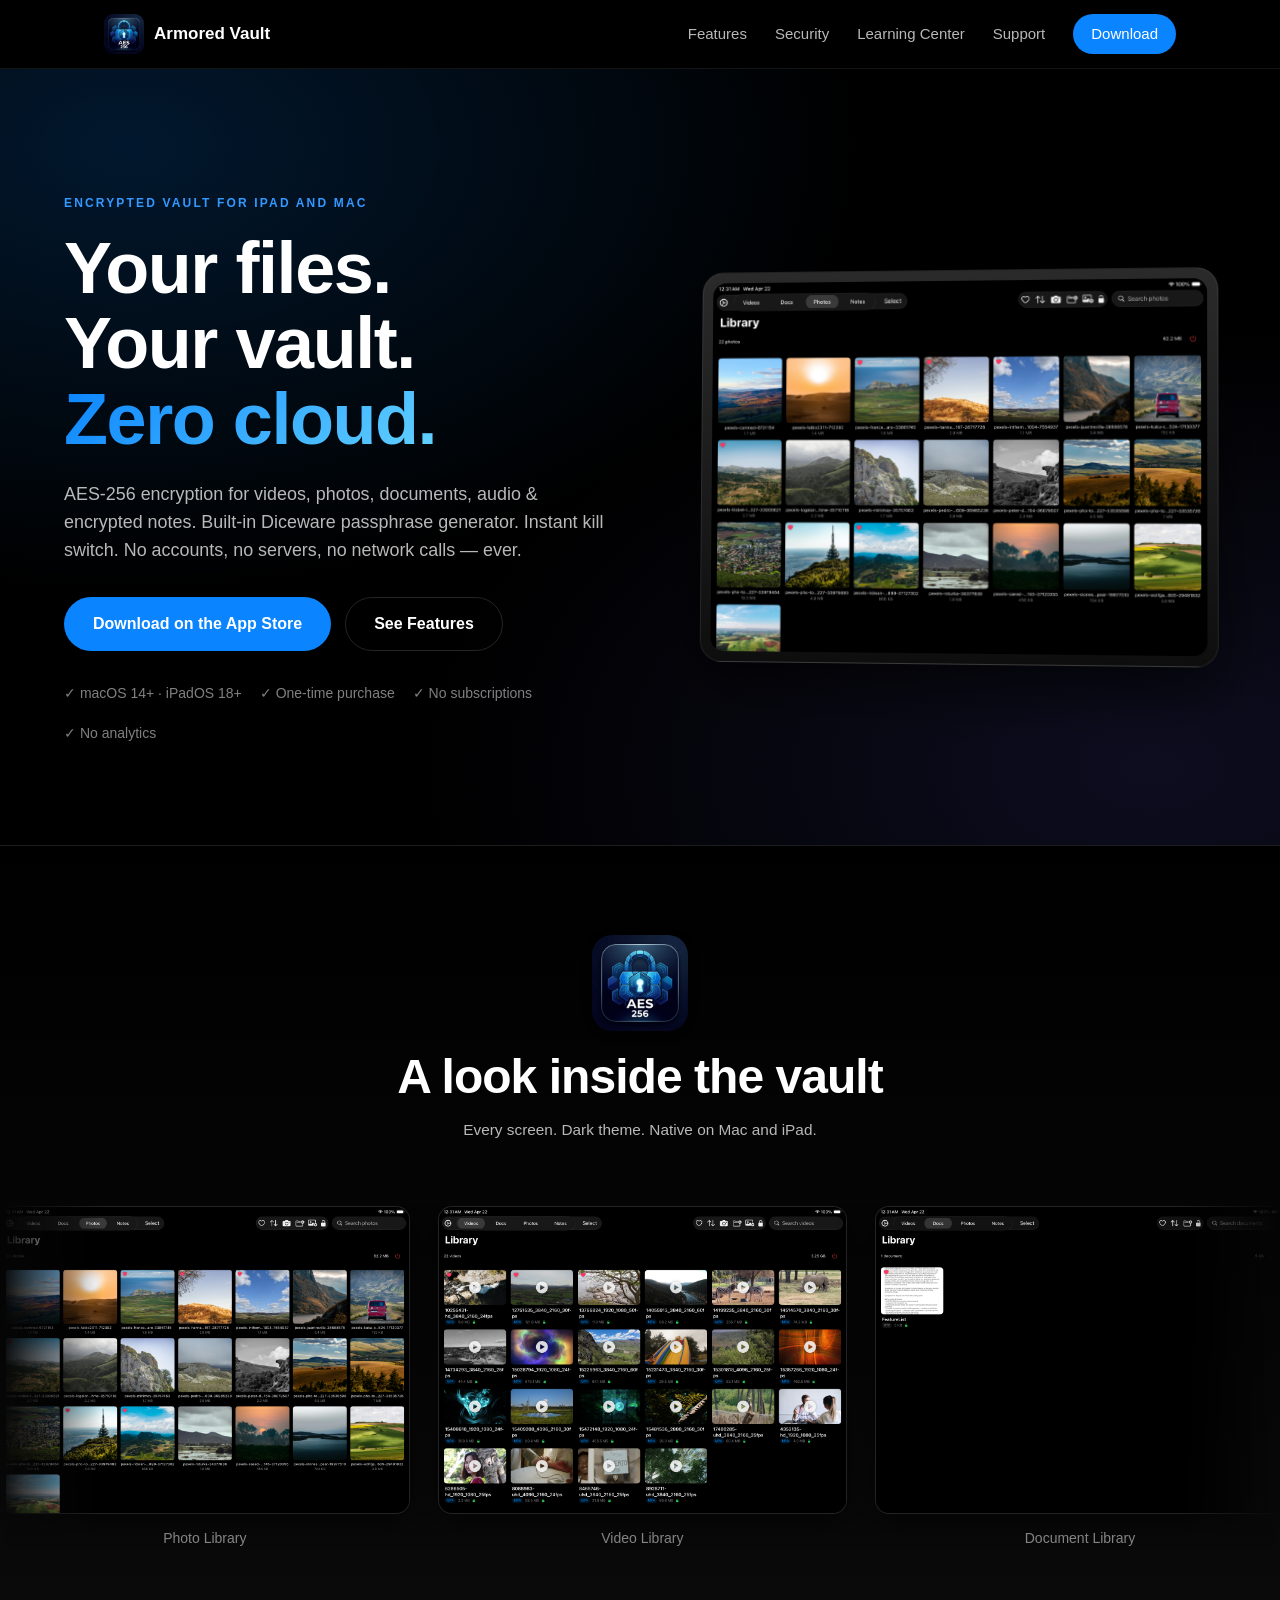
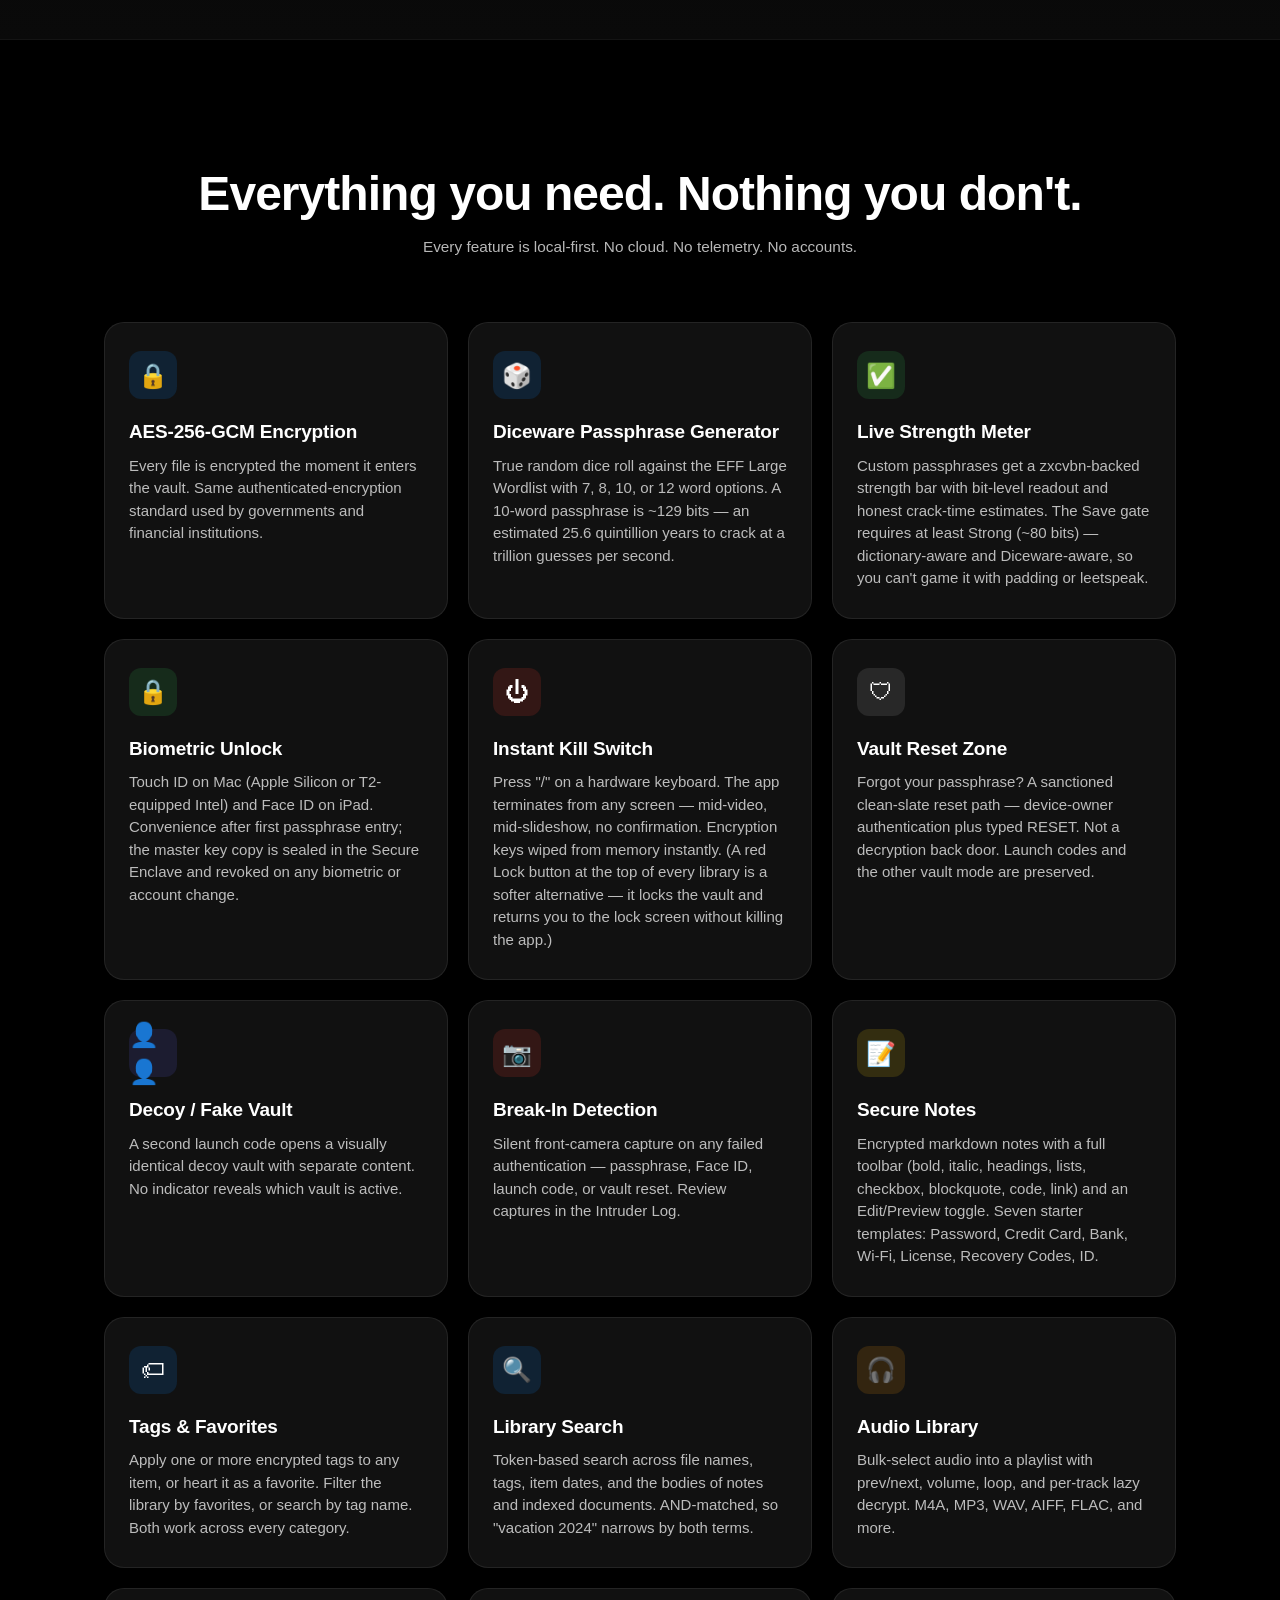
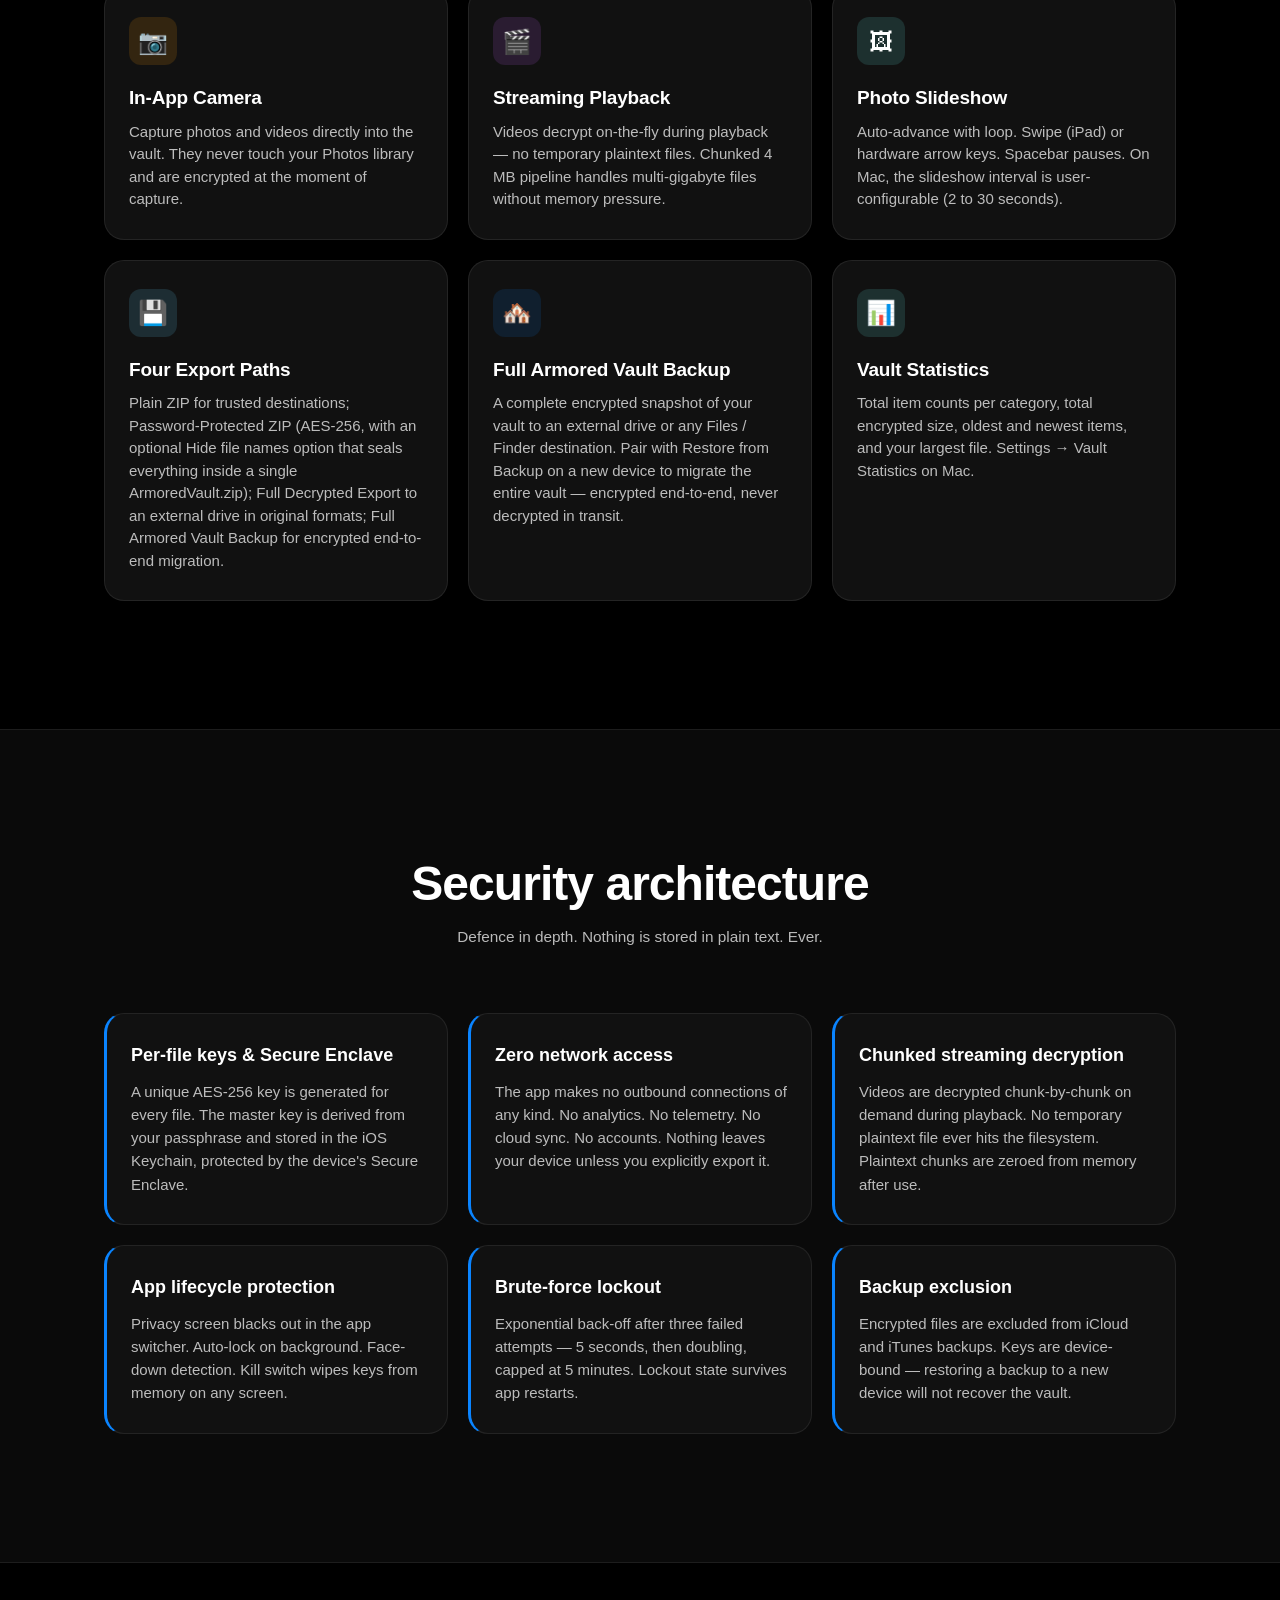
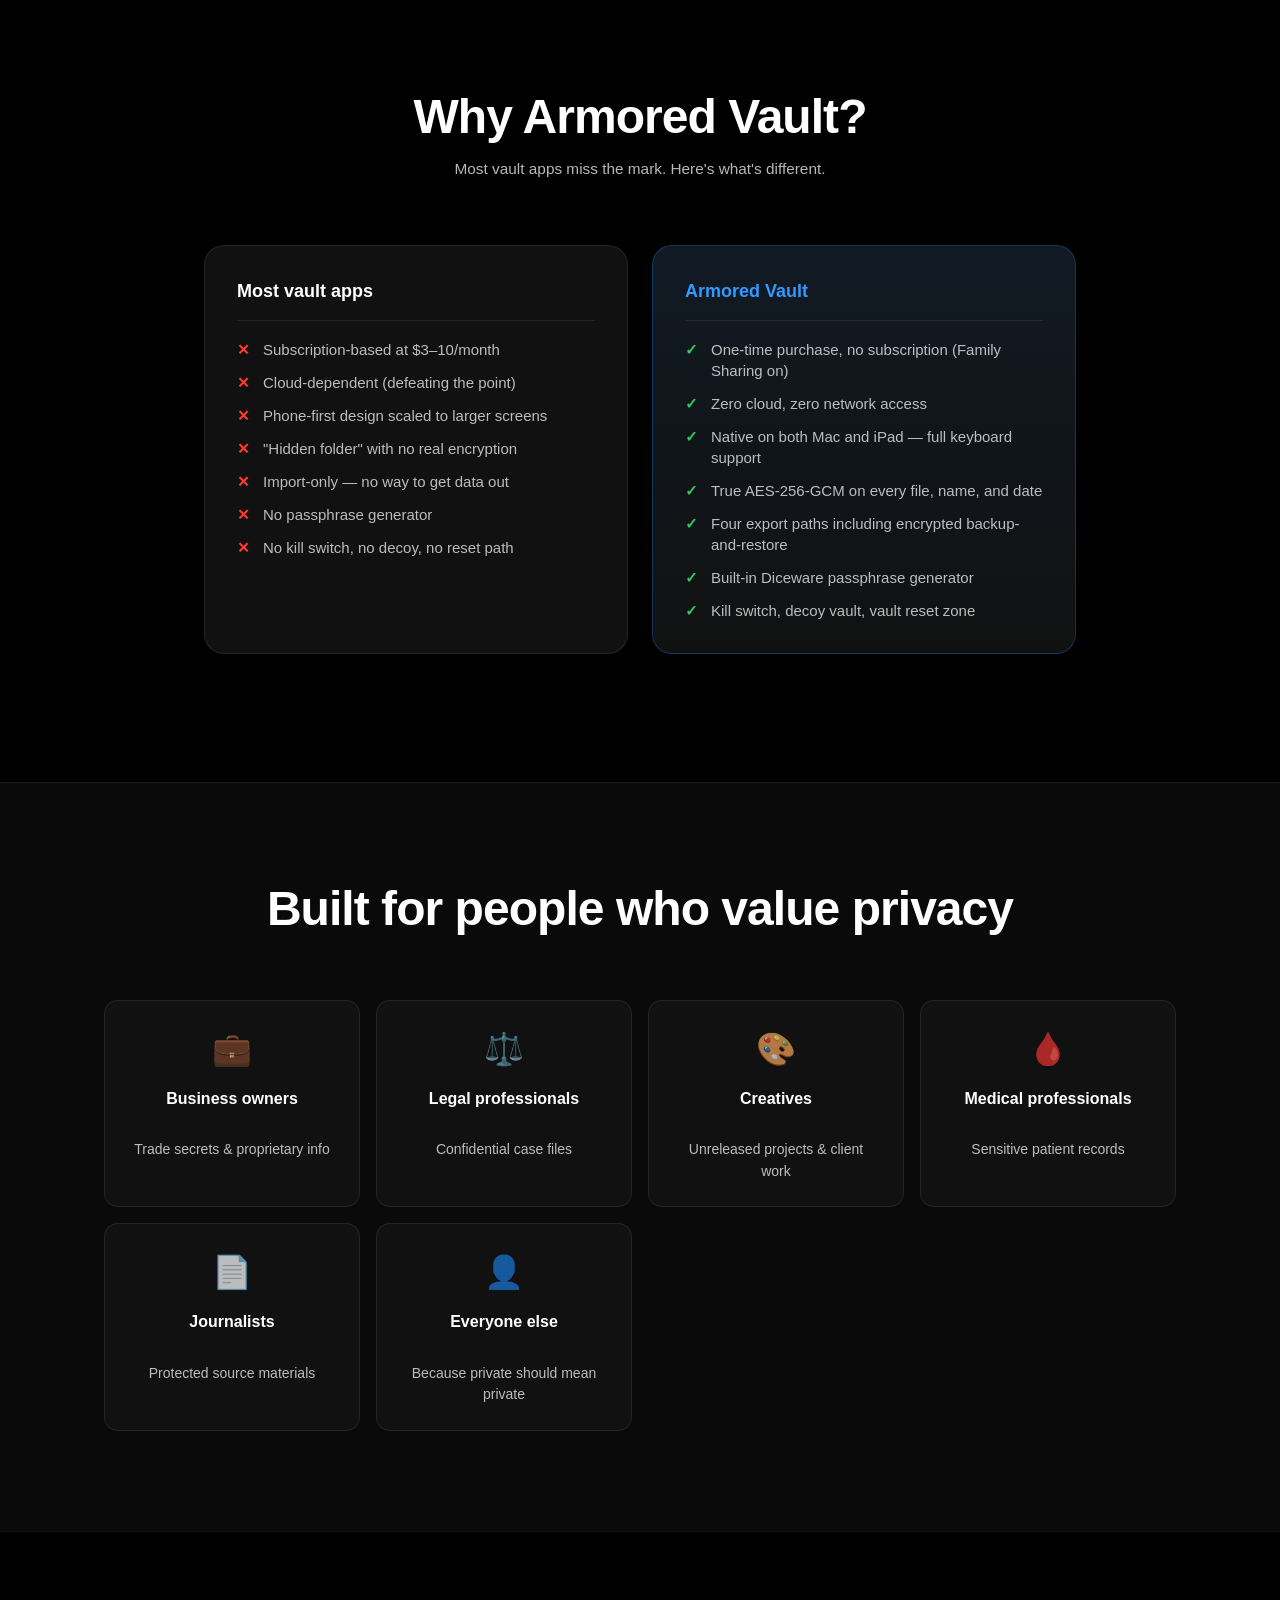
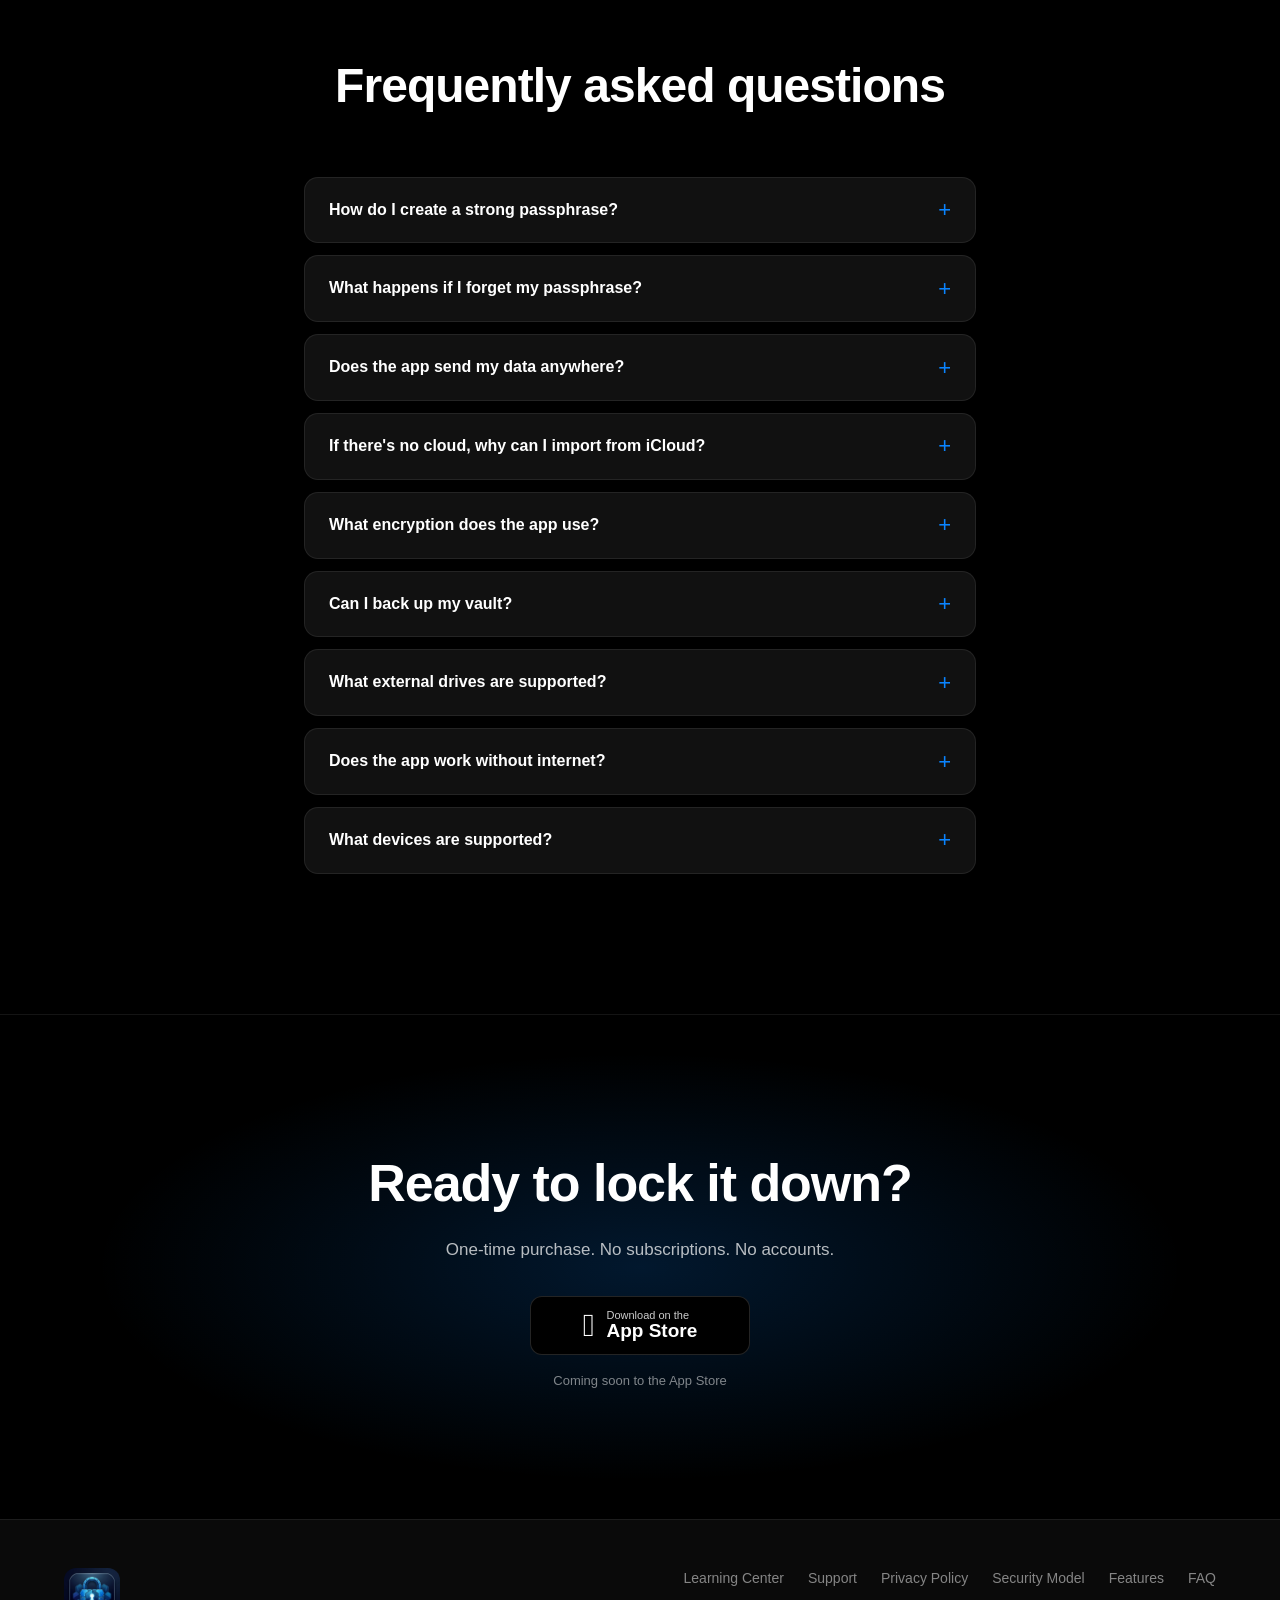
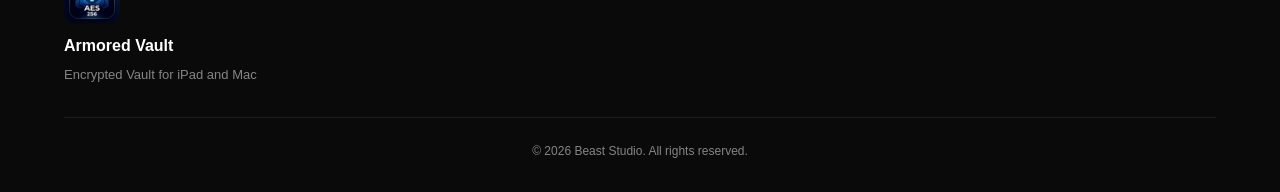
==== index.html @ 7dd239fc "index.html: Kill Switch card no longer claims an in-app "red power icon" The iPad app's red icons ar" ====
<!DOCTYPE html>
<html lang="en">
<head>
    <meta charset="UTF-8">
    <meta name="viewport" content="width=device-width, initial-scale=1.0">
    <title>Armored Vault — Encrypted Vault for iPad and Mac</title>
    <meta name="description" content="Armored Vault turns your iPad or Mac into a hardened vault for videos, photos, documents, audio, and encrypted markdown notes. AES-256 encryption, Diceware passphrase generator, instant kill switch, zero cloud.">
    <link rel="icon" type="image/png" href="assets/app-icon.png">
    <link rel="apple-touch-icon" href="assets/app-icon.png">
    <link rel="stylesheet" href="style.css?v=20260426e">
</head>
<body>

<!-- ═══════════════════ NAV ═══════════════════ -->
<header class="nav">
    <div class="nav-inner">
        <a href="#top" class="nav-brand">
            <img class="nav-icon" src="assets/app-icon.png" alt="">
            <span>Armored Vault</span>
        </a>
        <button class="nav-toggle" aria-label="Toggle menu" aria-expanded="false">
            <span></span><span></span><span></span>
        </button>
        <nav class="nav-links">
            <a href="#features">Features</a>
            <a href="#security">Security</a>
            <a href="learning-center.html">Learning Center</a>
            <a href="support.html">Support</a>
            <a href="#download" class="nav-cta">Download</a>
        </nav>
    </div>
</header>

<!-- ═══════════════════ HERO ═══════════════════ -->
<section class="hero" id="top">
    <div class="hero-inner">
        <div class="hero-copy">
            <span class="eyebrow">ENCRYPTED VAULT FOR iPAD AND MAC</span>
            <h1>Your files.<br>Your vault.<br><span class="accent">Zero cloud.</span></h1>
            <p class="hero-sub">AES-256 encryption for videos, photos, documents, audio &amp; encrypted notes. Built-in Diceware passphrase generator. Instant kill switch. No accounts, no servers, no network calls — ever.</p>
            <div class="hero-ctas">
                <a href="#download" class="btn btn-primary">Download on the App Store</a>
                <a href="#features" class="btn btn-ghost">See Features</a>
            </div>
            <ul class="hero-badges">
                <li>&#10003; macOS 14+ &middot; iPadOS 18+</li>
                <li>&#10003; One-time purchase</li>
                <li>&#10003; No subscriptions</li>
                <li>&#10003; No analytics</li>
            </ul>
        </div>
        <div class="hero-device">
            <div class="device-frame">
                <img src="Website Images/Photo Library.PNG" alt="Armored Vault photo library on iPad">
            </div>
        </div>
    </div>
</section>

<!-- ═══════════════════ SCROLLING SCREENSHOTS MARQUEE ═══════════════════ -->
<section class="marquee-section">
    <div class="section-head">
        <img src="assets/app-icon.png" alt="Armored Vault" class="brand-mark">
        <h2>A look inside the vault</h2>
        <p>Every screen. Dark theme. Native on Mac and iPad.</p>
    </div>
    <div class="marquee">
        <div class="marquee-track">
            <!-- Track 1 -->
            <figure class="shot">
                <img src="Website Images/Photo Library.PNG" alt="Photo Library">
                <figcaption>Photo Library</figcaption>
            </figure>
            <figure class="shot">
                <img src="Website Images/Video Library.PNG" alt="Video Library">
                <figcaption>Video Library</figcaption>
            </figure>
            <figure class="shot">
                <img src="Website Images/Documents Library.PNG" alt="Document Library">
                <figcaption>Document Library</figcaption>
            </figure>
            <figure class="shot">
                <img src="Website Images/Notes Library.PNG" alt="Secure Notes">
                <figcaption>Secure Notes</figcaption>
            </figure>
            <figure class="shot">
                <img src="Website Images/Generate Passphrase.PNG" alt="Generate Passphrase">
                <figcaption>Generate Passphrase</figcaption>
            </figure>
            <figure class="shot">
                <img src="Website Images/Generate Passphrase 2.PNG" alt="Diceware passphrase revealed">
                <figcaption>Diceware &mdash; 129 bits</figcaption>
            </figure>
            <figure class="shot">
                <img src="Website Images/Vault Reset.PNG" alt="Vault Reset Zone">
                <figcaption>Vault Reset Zone</figcaption>
            </figure>
            <figure class="shot">
                <img src="Website Images/Test Passphrase.PNG" alt="Test a Passphrase">
                <figcaption>Test a Passphrase</figcaption>
            </figure>
            <figure class="shot">
                <img src="Website Images/Feature Guide 1.PNG" alt="Feature Guide">
                <figcaption>Feature Guide</figcaption>
            </figure>
            <figure class="shot">
                <img src="Website Images/Full Backup.PNG" alt="Full Backup to external drive">
                <figcaption>Full Backup &mdash; External Drive</figcaption>
            </figure>
            <figure class="shot">
                <img src="Website Images/Settings.PNG" alt="Settings overview">
                <figcaption>Settings</figcaption>
            </figure>
            <figure class="shot">
                <img src="Website Images/Settings 2.PNG" alt="Settings — Logs &amp; Export">
                <figcaption>Logs &amp; Export</figcaption>
            </figure>
            <!-- Track 2 — duplicate for seamless loop (aria-hidden so screen readers don't repeat) -->
            <figure class="shot" aria-hidden="true">
                <img src="Website Images/Photo Library.PNG" alt="">
                <figcaption>Photo Library</figcaption>
            </figure>
            <figure class="shot" aria-hidden="true">
                <img src="Website Images/Video Library.PNG" alt="">
                <figcaption>Video Library</figcaption>
            </figure>
            <figure class="shot" aria-hidden="true">
                <img src="Website Images/Documents Library.PNG" alt="">
                <figcaption>Document Library</figcaption>
            </figure>
            <figure class="shot" aria-hidden="true">
                <img src="Website Images/Notes Library.PNG" alt="">
                <figcaption>Secure Notes</figcaption>
            </figure>
            <figure class="shot" aria-hidden="true">
                <img src="Website Images/Generate Passphrase.PNG" alt="">
                <figcaption>Generate Passphrase</figcaption>
            </figure>
            <figure class="shot" aria-hidden="true">
                <img src="Website Images/Generate Passphrase 2.PNG" alt="">
                <figcaption>Diceware &mdash; 129 bits</figcaption>
            </figure>
            <figure class="shot" aria-hidden="true">
                <img src="Website Images/Vault Reset.PNG" alt="">
                <figcaption>Vault Reset Zone</figcaption>
            </figure>
            <figure class="shot" aria-hidden="true">
                <img src="Website Images/Test Passphrase.PNG" alt="">
                <figcaption>Test a Passphrase</figcaption>
            </figure>
            <figure class="shot" aria-hidden="true">
                <img src="Website Images/Feature Guide 1.PNG" alt="">
                <figcaption>Feature Guide</figcaption>
            </figure>
            <figure class="shot" aria-hidden="true">
                <img src="Website Images/Full Backup.PNG" alt="">
                <figcaption>Full Backup &mdash; External Drive</figcaption>
            </figure>
            <figure class="shot" aria-hidden="true">
                <img src="Website Images/Settings.PNG" alt="">
                <figcaption>Settings</figcaption>
            </figure>
            <figure class="shot" aria-hidden="true">
                <img src="Website Images/Settings 2.PNG" alt="">
                <figcaption>Logs &amp; Export</figcaption>
            </figure>
        </div>
    </div>
</section>

<!-- ═══════════════════ FEATURES ═══════════════════ -->
<section class="features" id="features">
    <div class="section-head">
        <h2>Everything you need. Nothing you don't.</h2>
        <p>Every feature is local-first. No cloud. No telemetry. No accounts.</p>
    </div>

    <div class="feature-grid">
        <article class="feature">
            <div class="feature-icon blue">&#128274;</div>
            <h3>AES-256-GCM Encryption</h3>
            <p>Every file is encrypted the moment it enters the vault. Same authenticated-encryption standard used by governments and financial institutions.</p>
        </article>

        <article class="feature">
            <div class="feature-icon blue">&#127922;</div>
            <h3>Diceware Passphrase Generator</h3>
            <p>True random dice roll against the EFF Large Wordlist with 7, 8, 10, or 12 word options. A 10-word passphrase is ~129 bits — an estimated 25.6 quintillion years to crack at a trillion guesses per second.</p>
        </article>

        <article class="feature">
            <div class="feature-icon green">&#9989;</div>
            <h3>Live Strength Meter</h3>
            <p>Custom passphrases get a zxcvbn-backed strength bar with bit-level readout and honest crack-time estimates. The Save gate requires at least Strong (~80 bits) — dictionary-aware and Diceware-aware, so you can't game it with padding or leetspeak.</p>
        </article>

        <article class="feature">
            <div class="feature-icon green">&#128274;</div>
            <h3>Biometric Unlock</h3>
            <p>Touch ID on Mac (Apple Silicon or T2-equipped Intel) and Face ID on iPad. Convenience after first passphrase entry; the master key copy is sealed in the Secure Enclave and revoked on any biometric or account change.</p>
        </article>

        <article class="feature">
            <div class="feature-icon red">&#9211;</div>
            <h3>Instant Kill Switch</h3>
            <p>Press "/" on a hardware keyboard. The app terminates from any screen — mid-video, mid-slideshow, no confirmation. Encryption keys wiped from memory instantly. (A red Lock button at the top of every library is a softer alternative — it locks the vault and returns you to the lock screen without killing the app.)</p>
        </article>

        <article class="feature">
            <div class="feature-icon gray">&#128737;</div>
            <h3>Vault Reset Zone</h3>
            <p>Forgot your passphrase? A sanctioned clean-slate reset path — device-owner authentication plus typed RESET. Not a decryption back door. Launch codes and the other vault mode are preserved.</p>
        </article>

        <article class="feature">
            <div class="feature-icon indigo">&#128100;&#128100;</div>
            <h3>Decoy / Fake Vault</h3>
            <p>A second launch code opens a visually identical decoy vault with separate content. No indicator reveals which vault is active.</p>
        </article>

        <article class="feature">
            <div class="feature-icon red">&#128247;</div>
            <h3>Break-In Detection</h3>
            <p>Silent front-camera capture on any failed authentication — passphrase, Face ID, launch code, or vault reset. Review captures in the Intruder Log.</p>
        </article>

        <article class="feature">
            <div class="feature-icon yellow">&#128221;</div>
            <h3>Secure Notes</h3>
            <p>Encrypted markdown notes with a full toolbar (bold, italic, headings, lists, checkbox, blockquote, code, link) and an Edit/Preview toggle. Seven starter templates: Password, Credit Card, Bank, Wi-Fi, License, Recovery Codes, ID.</p>
        </article>

        <article class="feature">
            <div class="feature-icon blue">&#127991;</div>
            <h3>Tags &amp; Favorites</h3>
            <p>Apply one or more encrypted tags to any item, or heart it as a favorite. Filter the library by favorites, or search by tag name. Both work across every category.</p>
        </article>

        <article class="feature">
            <div class="feature-icon blue">&#128269;</div>
            <h3>Library Search</h3>
            <p>Token-based search across file names, tags, item dates, and the bodies of notes and indexed documents. AND-matched, so "vacation 2024" narrows by both terms.</p>
        </article>

        <article class="feature">
            <div class="feature-icon orange">&#127911;</div>
            <h3>Audio Library</h3>
            <p>Bulk-select audio into a playlist with prev/next, volume, loop, and per-track lazy decrypt. M4A, MP3, WAV, AIFF, FLAC, and more.</p>
        </article>

        <article class="feature">
            <div class="feature-icon orange">&#128247;</div>
            <h3>In-App Camera</h3>
            <p>Capture photos and videos directly into the vault. They never touch your Photos library and are encrypted at the moment of capture.</p>
        </article>

        <article class="feature">
            <div class="feature-icon purple">&#127916;</div>
            <h3>Streaming Playback</h3>
            <p>Videos decrypt on-the-fly during playback — no temporary plaintext files. Chunked 4 MB pipeline handles multi-gigabyte files without memory pressure.</p>
        </article>

        <article class="feature">
            <div class="feature-icon mint">&#128444;</div>
            <h3>Photo Slideshow</h3>
            <p>Auto-advance with loop. Swipe (iPad) or hardware arrow keys. Spacebar pauses. On Mac, the slideshow interval is user-configurable (2 to 30 seconds).</p>
        </article>

        <article class="feature">
            <div class="feature-icon cyan">&#128190;</div>
            <h3>Four Export Paths</h3>
            <p>Plain ZIP for trusted destinations; Password-Protected ZIP (AES-256, with an optional Hide file names option that seals everything inside a single ArmoredVault.zip); Full Decrypted Export to an external drive in original formats; Full Armored Vault Backup for encrypted end-to-end migration.</p>
        </article>

        <article class="feature">
            <div class="feature-icon teal">&#127960;&#65039;</div>
            <h3>Full Armored Vault Backup</h3>
            <p>A complete encrypted snapshot of your vault to an external drive or any Files / Finder destination. Pair with Restore from Backup on a new device to migrate the entire vault — encrypted end-to-end, never decrypted in transit.</p>
        </article>

        <article class="feature">
            <div class="feature-icon mint">&#128202;</div>
            <h3>Vault Statistics</h3>
            <p>Total item counts per category, total encrypted size, oldest and newest items, and your largest file. Settings &rarr; Vault Statistics on Mac.</p>
        </article>
    </div>
</section>

<!-- ═══════════════════ SECURITY ═══════════════════ -->
<section class="security" id="security">
    <div class="section-head">
        <h2>Security architecture</h2>
        <p>Defence in depth. Nothing is stored in plain text. Ever.</p>
    </div>

    <div class="sec-grid">
        <div class="sec-card">
            <h4>Per-file keys &amp; Secure Enclave</h4>
            <p>A unique AES-256 key is generated for every file. The master key is derived from your passphrase and stored in the iOS Keychain, protected by the device's Secure Enclave.</p>
        </div>
        <div class="sec-card">
            <h4>Zero network access</h4>
            <p>The app makes no outbound connections of any kind. No analytics. No telemetry. No cloud sync. No accounts. Nothing leaves your device unless you explicitly export it.</p>
        </div>
        <div class="sec-card">
            <h4>Chunked streaming decryption</h4>
            <p>Videos are decrypted chunk-by-chunk on demand during playback. No temporary plaintext file ever hits the filesystem. Plaintext chunks are zeroed from memory after use.</p>
        </div>
        <div class="sec-card">
            <h4>App lifecycle protection</h4>
            <p>Privacy screen blacks out in the app switcher. Auto-lock on background. Face-down detection. Kill switch wipes keys from memory on any screen.</p>
        </div>
        <div class="sec-card">
            <h4>Brute-force lockout</h4>
            <p>Exponential back-off after three failed attempts — 5 seconds, then doubling, capped at 5 minutes. Lockout state survives app restarts.</p>
        </div>
        <div class="sec-card">
            <h4>Backup exclusion</h4>
            <p>Encrypted files are excluded from iCloud and iTunes backups. Keys are device-bound — restoring a backup to a new device will not recover the vault.</p>
        </div>
    </div>
</section>

<!-- ═══════════════════ DIFFERENTIATORS ═══════════════════ -->
<section class="differentiators">
    <div class="section-head">
        <h2>Why Armored Vault?</h2>
        <p>Most vault apps miss the mark. Here's what's different.</p>
    </div>

    <div class="diff-grid">
        <div class="diff-col">
            <h4>Most vault apps</h4>
            <ul class="diff-list cons">
                <li>Subscription-based at $3–10/month</li>
                <li>Cloud-dependent (defeating the point)</li>
                <li>Phone-first design scaled to larger screens</li>
                <li>"Hidden folder" with no real encryption</li>
                <li>Import-only — no way to get data out</li>
                <li>No passphrase generator</li>
                <li>No kill switch, no decoy, no reset path</li>
            </ul>
        </div>
        <div class="diff-col pros-col">
            <h4>Armored Vault</h4>
            <ul class="diff-list pros">
                <li>One-time purchase, no subscription (Family Sharing on)</li>
                <li>Zero cloud, zero network access</li>
                <li>Native on both Mac and iPad — full keyboard support</li>
                <li>True AES-256-GCM on every file, name, and date</li>
                <li>Four export paths including encrypted backup-and-restore</li>
                <li>Built-in Diceware passphrase generator</li>
                <li>Kill switch, decoy vault, vault reset zone</li>
            </ul>
        </div>
    </div>
</section>

<!-- ═══════════════════ AUDIENCE ═══════════════════ -->
<section class="audience">
    <div class="section-head">
        <h2>Built for people who value privacy</h2>
    </div>
    <div class="persona-grid">
        <div class="persona"><span>&#128188;</span><strong>Business owners</strong><br>Trade secrets &amp; proprietary info</div>
        <div class="persona"><span>&#9878;&#65039;</span><strong>Legal professionals</strong><br>Confidential case files</div>
        <div class="persona"><span>&#127912;</span><strong>Creatives</strong><br>Unreleased projects &amp; client work</div>
        <div class="persona"><span>&#129656;</span><strong>Medical professionals</strong><br>Sensitive patient records</div>
        <div class="persona"><span>&#128196;</span><strong>Journalists</strong><br>Protected source materials</div>
        <div class="persona"><span>&#128100;</span><strong>Everyone else</strong><br>Because private should mean private</div>
    </div>
</section>

<!-- ═══════════════════ FAQ ═══════════════════ -->
<section class="faq" id="faq">
    <div class="section-head">
        <h2>Frequently asked questions</h2>
    </div>

    <div class="faq-list">
        <details>
            <summary>How do I create a strong passphrase?</summary>
            <p>Use the built-in Generate Passphrase tool in Settings. It rolls true random dice against the EFF Large Wordlist to build a Diceware passphrase of 7, 8, 10, or 12 words. A 10-word passphrase is ~129 bits — roughly 25.6 quintillion years to crack at a trillion guesses per second. You can also enter your own passphrase; a live strength meter rates it on the spot and the Save gate requires at least Strong (~80 bits).</p>
        </details>

        <details>
            <summary>What happens if I forget my passphrase?</summary>
            <p>AES-256 encryption cannot be reversed without your passphrase — your files cannot be decrypted by me, by Apple, or by anyone else. The app includes a <strong>Vault Reset Zone</strong>: tap "Forgot passphrase?" on the lock screen, authenticate with Face ID / Touch ID / device passcode, type RESET, and the current vault mode is wiped so you can start fresh. This is a clean-slate reset, not a decryption back door — your old encrypted files are permanently erased. Launch codes, app settings, the Intruder Log, and the other vault mode are preserved.</p>
        </details>

        <details>
            <summary>Does the app send my data anywhere?</summary>
            <p>No. Armored Vault makes zero network connections of any kind. No analytics, no telemetry, no cloud, no accounts. Nothing leaves your device unless you explicitly export it.</p>
        </details>

        <details>
            <summary>If there's no cloud, why can I import from iCloud?</summary>
            <p>Armored Vault uses iOS's native Files picker for imports, so it can pull from any source iOS exposes — On My iPad, iCloud Drive, Dropbox, Google Drive, or anything else you've connected. The import is strictly one-way: files are copied in, encrypted on arrival, and from that moment live only on this device. The app itself still makes zero network calls and has no account, no sync, and no link back to iCloud or any other provider. iCloud is a source you pull from, not a cloud the app lives in.</p>
        </details>

        <details>
            <summary>What encryption does the app use?</summary>
            <p>AES-256-GCM — the same authenticated-encryption standard used by governments and financial institutions. Files are encrypted the moment they enter the vault. The master key is stored in the iOS Keychain, protected by the device's Secure Enclave.</p>
        </details>

        <details>
            <summary>Can I back up my vault?</summary>
            <p>Yes — four ways. <strong>Full Armored Vault Backup</strong> writes an encrypted snapshot of the entire vault to an external drive or any Files / Finder destination — pair with Restore from Backup on a new device to migrate, encrypted end-to-end. <strong>Full Decrypted Export</strong> writes every file decrypted to a drive in original formats. <strong>Export to Password-Protected Zip</strong> creates an AES-256 ZIP that opens in 7-Zip / Keka / WinZip; an optional Hide file names option seals everything inside a single ArmoredVault.zip so the outer archive's index reveals nothing. <strong>Export to ZIP</strong> is a plain unencrypted archive for trusted destinations.</p>
        </details>

        <details>
            <summary>What external drives are supported?</summary>
            <p>Any USB-C external SSD. For best results, format the drive as APFS on a Mac before use. APFS supports the full Unicode filename set, recovers cleanly from interrupted writes, and outperforms FAT-family filesystems on large videos.</p>
        </details>

        <details>
            <summary>Does the app work without internet?</summary>
            <p>Yes — entirely. The app has no online dependencies. It also has no network permissions.</p>
        </details>

        <details>
            <summary>What devices are supported?</summary>
            <p>The iPad app runs on any iPad with iPadOS 18 or later. The Mac app runs on any Mac with macOS 14 or later. Mac and iPad are sold as separate App Store listings (not Universal Purchase) so each can be priced for its market; Family Sharing is enabled on both. There is no iPhone version — Armored Vault is desktop-and-tablet territory by design.</p>
        </details>
    </div>
</section>

<!-- ═══════════════════ DOWNLOAD CTA ═══════════════════ -->
<section class="download" id="download">
    <div class="download-inner">
        <h2>Ready to lock it down?</h2>
        <p>One-time purchase. No subscriptions. No accounts.</p>
        <a href="#" class="app-store-btn" aria-label="Download on the App Store (coming soon)">
            <div class="app-store-pill">
                <span class="app-store-apple">&#63743;</span>
                <span class="app-store-text">
                    <small>Download on the</small>
                    <strong>App Store</strong>
                </span>
            </div>
        </a>
        <p class="coming-soon">Coming soon to the App Store</p>
    </div>
</section>

<!-- ═══════════════════ LIGHTBOX ═══════════════════ -->
<div class="lightbox" id="lightbox" aria-hidden="true" role="dialog" aria-label="Screenshot viewer">
    <button class="lightbox-close" id="lightboxClose" aria-label="Close">&times;</button>
    <img class="lightbox-img" id="lightboxImg" alt="">
</div>

<!-- ═══════════════════ FOOTER ═══════════════════ -->
<footer class="footer">
    <div class="footer-inner">
        <div class="footer-brand">
            <img class="nav-icon" src="assets/app-icon.png" alt="">
            <strong>Armored Vault</strong>
            <p>Encrypted Vault for iPad and Mac</p>
        </div>
        <nav class="footer-links">
            <a href="learning-center.html">Learning Center</a>
            <a href="support.html">Support</a>
            <a href="privacy.html">Privacy Policy</a>
            <a href="security.html">Security Model</a>
            <a href="#features">Features</a>
            <a href="#faq">FAQ</a>
        </nav>
    </div>
    <div class="footer-legal">
        <p>&copy; 2026 Beast Studio. All rights reserved.</p>
    </div>
</footer>

<script>
    (function () {
        const lb       = document.getElementById('lightbox');
        const lbImg    = document.getElementById('lightboxImg');
        const lbClose  = document.getElementById('lightboxClose');
        const marquee  = document.querySelector('.marquee');

        function open(src, alt) {
            lbImg.src = src;
            lbImg.alt = alt || '';
            lb.classList.add('open');
            lb.setAttribute('aria-hidden', 'false');
            document.body.style.overflow = 'hidden';
        }
        function close() {
            lb.classList.remove('open');
            lb.setAttribute('aria-hidden', 'true');
            document.body.style.overflow = '';
            lbImg.src = '';
        }

        // Click any marquee shot image to open
        document.querySelectorAll('.shot img').forEach(img => {
            img.style.cursor = 'zoom-in';
            img.addEventListener('click', function (e) {
                // Skip aria-hidden duplicates — still work, just no double handling needed
                open(this.src, this.alt);
                e.stopPropagation();
            });
        });

        // Also let the hero device screenshot open
        const heroImg = document.querySelector('.device-frame img');
        if (heroImg) {
            heroImg.style.cursor = 'zoom-in';
            heroImg.addEventListener('click', () => open(heroImg.src, heroImg.alt));
        }

        // Click overlay (anywhere outside the image) OR the X to close
        lb.addEventListener('click', close);
        lbClose.addEventListener('click', function (e) { e.stopPropagation(); close(); });

        // Click the image itself also closes (so a second click closes)
        lbImg.addEventListener('click', function (e) { e.stopPropagation(); close(); });

        // Escape key closes
        document.addEventListener('keydown', function (e) {
            if (e.key === 'Escape' && lb.classList.contains('open')) close();
        });
    })();
</script>

<script src="assets/nav.js"></script>
</body>
</html>
---- style.css ----
/* ═══════════════════ RESET & TOKENS ═══════════════════ */
*, *::before, *::after { box-sizing: border-box; margin: 0; padding: 0; }

:root {
    --bg:           #000000;
    --bg-1:         #0a0a0a;
    --bg-2:         #111111;
    --bg-3:         #161616;
    --border:       rgba(255,255,255,0.08);
    --border-2:     rgba(255,255,255,0.14);
    --text:         #ffffff;
    --text-dim:     rgba(255,255,255,0.72);
    --text-muted:   rgba(255,255,255,0.5);
    --accent:       #0a84ff;
    --accent-hi:    #3498ff;
    --green:        #34c759;
    --red:          #ff3b30;
    --orange:       #ff9f0a;
    --yellow:       #ffd60a;
    --purple:       #bf5af2;
    --indigo:       #5e5ce6;
    --mint:         #63e6e2;
    --cyan:         #64d2ff;
    --gray:         #8e8e93;

    --radius-sm:    8px;
    --radius:       14px;
    --radius-lg:    20px;
    --radius-xl:    28px;

    --shadow-sm:    0 2px 8px rgba(0,0,0,0.4);
    --shadow:       0 8px 32px rgba(0,0,0,0.6);
    --shadow-lg:    0 24px 64px rgba(0,0,0,0.7);

    --font:         -apple-system, BlinkMacSystemFont, "SF Pro Display", "SF Pro Text", "Helvetica Neue", Helvetica, Arial, sans-serif;

    --max:          1200px;
    --pad:          clamp(20px, 5vw, 80px);
}

html { scroll-behavior: smooth; }

body {
    background: var(--bg);
    color: var(--text);
    font-family: var(--font);
    font-size: 17px;
    line-height: 1.55;
    -webkit-font-smoothing: antialiased;
    overflow-x: hidden;
}

a { color: var(--accent); text-decoration: none; }
a:hover { color: var(--accent-hi); }

img { display: block; max-width: 100%; height: auto; }

/* ═══════════════════ NAV ═══════════════════ */
.nav {
    position: sticky;
    top: 0;
    z-index: 100;
    background: rgba(0,0,0,0.75);
    backdrop-filter: saturate(180%) blur(20px);
    -webkit-backdrop-filter: saturate(180%) blur(20px);
    border-bottom: 1px solid var(--border);
}
.nav-inner {
    max-width: var(--max);
    margin: 0 auto;
    padding: 14px var(--pad);
    display: flex;
    align-items: center;
    justify-content: space-between;
    gap: 20px;
    position: relative;
}
.nav-brand {
    color: var(--text);
    font-weight: 700;
    font-size: 17px;
    display: flex;
    align-items: center;
    gap: 10px;
}
.nav-lock { font-size: 20px; }
.nav-icon {
    width: 40px;
    height: 40px;
    border-radius: 9px;
    display: block;
}
.footer-brand .nav-icon {
    width: 56px;
    height: 56px;
    border-radius: 12px;
    margin-bottom: 8px;
}
.brand-mark {
    width: clamp(72px, 10vw, 96px);
    height: clamp(72px, 10vw, 96px);
    border-radius: 20px;
    box-shadow: var(--shadow-sm);
    margin: 0 auto 20px;
    display: block;
}
.nav-links {
    display: flex;
    align-items: center;
    gap: 28px;
}
.nav-links a {
    color: var(--text-dim);
    font-size: 15px;
    font-weight: 500;
}
.nav-links a:hover { color: var(--text); }
.nav-cta {
    background: var(--accent);
    color: #fff !important;
    padding: 8px 18px;
    border-radius: 999px;
    font-weight: 600;
}
.nav-cta:hover { background: var(--accent-hi); color: #fff !important; }
.nav-toggle {
    display: none;
    background: transparent;
    border: 0;
    padding: 0;
    width: 40px;
    height: 40px;
    cursor: pointer;
    flex-direction: column;
    justify-content: center;
    align-items: center;
    gap: 6px;
}
.nav-toggle span {
    display: block;
    width: 22px;
    height: 2px;
    background: var(--text);
    border-radius: 2px;
    transition: transform 0.2s ease, opacity 0.2s ease;
}
.nav-toggle.is-open span:nth-child(1) { transform: translateY(8px) rotate(45deg); }
.nav-toggle.is-open span:nth-child(2) { opacity: 0; }
.nav-toggle.is-open span:nth-child(3) { transform: translateY(-8px) rotate(-45deg); }

/* ═══════════════════ HERO ═══════════════════ */
.hero {
    position: relative;
    padding: clamp(60px, 10vw, 120px) var(--pad) clamp(60px, 8vw, 100px);
    background:
        radial-gradient(ellipse at 10% 10%, rgba(10,132,255,0.18), transparent 45%),
        radial-gradient(ellipse at 90% 90%, rgba(94,92,230,0.14), transparent 45%),
        var(--bg);
    overflow: hidden;
}
.hero-inner {
    max-width: var(--max);
    margin: 0 auto;
    display: grid;
    grid-template-columns: 1.1fr 1fr;
    gap: 60px;
    align-items: center;
}
.eyebrow {
    display: inline-block;
    font-size: 12px;
    letter-spacing: 0.18em;
    font-weight: 600;
    color: var(--accent-hi);
    margin-bottom: 18px;
    text-transform: uppercase;
}
.hero h1 {
    font-size: clamp(40px, 6vw, 72px);
    line-height: 1.05;
    font-weight: 800;
    letter-spacing: -0.02em;
    margin-bottom: 24px;
}
.accent {
    background: linear-gradient(135deg, var(--accent) 0%, var(--cyan) 100%);
    -webkit-background-clip: text;
    background-clip: text;
    color: transparent;
}
.hero-sub {
    font-size: clamp(16px, 1.4vw, 19px);
    color: var(--text-dim);
    margin-bottom: 32px;
    max-width: 540px;
}
.hero-ctas {
    display: flex;
    gap: 14px;
    flex-wrap: wrap;
    margin-bottom: 32px;
}
.btn {
    display: inline-block;
    padding: 14px 28px;
    border-radius: 999px;
    font-weight: 600;
    font-size: 16px;
    transition: all 0.15s ease;
    border: 1px solid transparent;
}
.btn-primary {
    background: var(--accent);
    color: #fff;
}
.btn-primary:hover { background: var(--accent-hi); color: #fff; transform: translateY(-1px); }
.btn-ghost {
    background: transparent;
    color: var(--text);
    border-color: var(--border-2);
}
.btn-ghost:hover { background: var(--bg-2); color: var(--text); }

.hero-badges {
    list-style: none;
    display: flex;
    flex-wrap: wrap;
    gap: 18px;
    font-size: 14px;
    color: var(--text-muted);
}

/* Hero device — iPad-frame screenshot */
.hero-device {
    perspective: 1800px;
}
.device-frame {
    position: relative;
    border-radius: 22px;
    padding: 10px;
    background: linear-gradient(180deg, #2a2a2a 0%, #0e0e0e 100%);
    box-shadow: var(--shadow-lg);
    transform: rotateY(-6deg) rotateX(2deg);
    border: 1px solid rgba(255,255,255,0.08);
}
.device-frame img {
    border-radius: 14px;
    display: block;
    width: 100%;
    height: auto;
}

/* ═══════════════════ SECTION HEAD (shared) ═══════════════════ */
.section-head {
    max-width: var(--max);
    margin: 0 auto clamp(40px, 5vw, 64px);
    padding: 0 var(--pad);
    text-align: center;
}
.section-head h2 {
    font-size: clamp(30px, 4vw, 48px);
    line-height: 1.1;
    font-weight: 800;
    letter-spacing: -0.02em;
    margin-bottom: 14px;
}
.section-head p {
    color: var(--text-dim);
    font-size: clamp(15px, 1.2vw, 18px);
    max-width: 640px;
    margin: 0 auto;
}

/* ═══════════════════ MARQUEE ═══════════════════ */
.marquee-section {
    padding: clamp(60px, 7vw, 100px) 0;
    background: linear-gradient(180deg, var(--bg) 0%, var(--bg-1) 100%);
    border-top: 1px solid var(--border);
    border-bottom: 1px solid var(--border);
}
.marquee {
    overflow: hidden;
    position: relative;
    mask-image: linear-gradient(90deg, transparent 0%, #000 8%, #000 92%, transparent 100%);
    -webkit-mask-image: linear-gradient(90deg, transparent 0%, #000 8%, #000 92%, transparent 100%);
}
.marquee::before,
.marquee::after {
    content: "";
    position: absolute;
    top: 0;
    width: 120px;
    height: 100%;
    pointer-events: none;
    z-index: 2;
}
.marquee-track {
    display: flex;
    gap: 28px;
    width: max-content;
    animation: scroll 90s linear infinite;
    will-change: transform;
}
.marquee:hover .marquee-track {
    animation-play-state: paused;
}
@keyframes scroll {
    from { transform: translateX(0); }
    to   { transform: translateX(calc(-50% - 14px)); } /* gap/2 offset keeps the loop seamless */
}

.shot {
    flex: 0 0 auto;
    width: clamp(320px, 32vw, 520px);
    text-align: center;
}
.shot img {
    width: 100%;
    height: auto;
    border-radius: var(--radius);
    border: 1px solid var(--border);
    background: var(--bg-2);
    box-shadow: var(--shadow);
    transition: transform 0.25s ease;
}
.shot:hover img {
    transform: scale(1.02);
    border-color: var(--border-2);
}
.shot figcaption {
    margin-top: 14px;
    font-size: 14px;
    color: var(--text-muted);
    font-weight: 500;
}

/* ═══════════════════ FEATURES ═══════════════════ */
.features {
    padding: clamp(80px, 10vw, 140px) 0;
    background: var(--bg);
}
.feature-grid {
    max-width: var(--max);
    margin: 0 auto;
    padding: 0 var(--pad);
    display: grid;
    grid-template-columns: repeat(auto-fill, minmax(280px, 1fr));
    gap: 20px;
}
.feature {
    background: var(--bg-2);
    border: 1px solid var(--border);
    border-radius: var(--radius-lg);
    padding: 28px 24px;
    transition: all 0.2s ease;
}
.feature:hover {
    transform: translateY(-2px);
    border-color: var(--border-2);
    background: var(--bg-3);
}
.feature-icon {
    width: 48px;
    height: 48px;
    border-radius: 12px;
    display: flex;
    align-items: center;
    justify-content: center;
    font-size: 24px;
    margin-bottom: 18px;
    background: rgba(10,132,255,0.12);
}
.feature-icon.blue   { background: rgba(10,132,255,0.14); }
.feature-icon.green  { background: rgba(52,199,89,0.14); }
.feature-icon.red    { background: rgba(255,59,48,0.14); }
.feature-icon.orange { background: rgba(255,159,10,0.14); }
.feature-icon.yellow { background: rgba(255,214,10,0.14); }
.feature-icon.purple { background: rgba(191,90,242,0.14); }
.feature-icon.indigo { background: rgba(94,92,230,0.14); }
.feature-icon.mint   { background: rgba(99,230,226,0.14); }
.feature-icon.cyan   { background: rgba(100,210,255,0.14); }
.feature-icon.gray   { background: rgba(142,142,147,0.18); }
.feature h3 {
    font-size: 19px;
    font-weight: 700;
    margin-bottom: 8px;
    letter-spacing: -0.01em;
}
.feature p {
    font-size: 15px;
    color: var(--text-dim);
    line-height: 1.5;
}

/* ═══════════════════ SECURITY ═══════════════════ */
.security {
    padding: clamp(80px, 10vw, 140px) 0;
    background: var(--bg-1);
    border-top: 1px solid var(--border);
    border-bottom: 1px solid var(--border);
}
.sec-grid {
    max-width: var(--max);
    margin: 0 auto;
    padding: 0 var(--pad);
    display: grid;
    grid-template-columns: repeat(auto-fill, minmax(300px, 1fr));
    gap: 20px;
}
.sec-card {
    padding: 28px 24px;
    background: var(--bg-2);
    border: 1px solid var(--border);
    border-radius: var(--radius-lg);
    border-left: 3px solid var(--accent);
}
.sec-card h4 {
    font-size: 18px;
    font-weight: 700;
    margin-bottom: 10px;
}
.sec-card p {
    color: var(--text-dim);
    font-size: 15px;
}

/* ═══════════════════ DIFFERENTIATORS ═══════════════════ */
.differentiators {
    padding: clamp(80px, 10vw, 140px) 0;
    background: var(--bg);
}
.diff-grid {
    max-width: 1000px;
    margin: 0 auto;
    padding: 0 var(--pad);
    display: grid;
    grid-template-columns: 1fr 1fr;
    gap: 24px;
}
.diff-col {
    background: var(--bg-2);
    border: 1px solid var(--border);
    border-radius: var(--radius-lg);
    padding: 32px;
}
.pros-col {
    background: linear-gradient(180deg, rgba(10,132,255,0.08), transparent), var(--bg-2);
    border-color: rgba(10,132,255,0.3);
}
.diff-col h4 {
    font-size: 18px;
    font-weight: 700;
    margin-bottom: 18px;
    padding-bottom: 14px;
    border-bottom: 1px solid var(--border);
}
.pros-col h4 { color: var(--accent-hi); }
.diff-list {
    list-style: none;
    display: flex;
    flex-direction: column;
    gap: 12px;
}
.diff-list li {
    font-size: 15px;
    color: var(--text-dim);
    padding-left: 26px;
    position: relative;
    line-height: 1.4;
}
.diff-list.cons li::before {
    content: "\2715";
    position: absolute;
    left: 0;
    top: 0;
    color: var(--red);
    font-weight: 700;
}
.diff-list.pros li::before {
    content: "\2713";
    position: absolute;
    left: 0;
    top: 0;
    color: var(--green);
    font-weight: 700;
}

/* ═══════════════════ AUDIENCE ═══════════════════ */
.audience {
    padding: clamp(60px, 8vw, 100px) 0;
    background: var(--bg-1);
    border-top: 1px solid var(--border);
}
.persona-grid {
    max-width: var(--max);
    margin: 0 auto;
    padding: 0 var(--pad);
    display: grid;
    grid-template-columns: repeat(auto-fill, minmax(220px, 1fr));
    gap: 16px;
}
.persona {
    padding: 24px;
    background: var(--bg-2);
    border: 1px solid var(--border);
    border-radius: var(--radius);
    text-align: center;
    font-size: 14px;
    color: var(--text-dim);
}
.persona span {
    font-size: 32px;
    display: block;
    margin-bottom: 12px;
}
.persona strong {
    color: var(--text);
    font-size: 16px;
    display: block;
    margin-bottom: 6px;
}

/* ═══════════════════ FAQ ═══════════════════ */
.faq {
    padding: clamp(80px, 10vw, 140px) 0;
    background: var(--bg);
    border-top: 1px solid var(--border);
}
.faq-list {
    max-width: 800px;
    margin: 0 auto;
    padding: 0 var(--pad);
}
.faq-list details {
    background: var(--bg-2);
    border: 1px solid var(--border);
    border-radius: var(--radius);
    padding: 0 24px;
    margin-bottom: 12px;
    overflow: hidden;
}
.faq-list details[open] {
    border-color: var(--border-2);
    background: var(--bg-3);
}
.faq-list summary {
    padding: 20px 0;
    font-weight: 600;
    font-size: 16px;
    cursor: pointer;
    list-style: none;
    position: relative;
    padding-right: 40px;
}
.faq-list summary::-webkit-details-marker { display: none; }
.faq-list summary::after {
    content: "+";
    position: absolute;
    right: 0;
    top: 50%;
    transform: translateY(-50%);
    color: var(--accent);
    font-size: 22px;
    font-weight: 300;
    transition: transform 0.2s ease;
}
.faq-list details[open] summary::after {
    content: "\2212";
}
.faq-list details p {
    padding: 0 0 20px;
    color: var(--text-dim);
    font-size: 15px;
    line-height: 1.6;
}

/* ═══════════════════ DOWNLOAD ═══════════════════ */
.download {
    padding: clamp(80px, 10vw, 140px) var(--pad);
    background:
        radial-gradient(ellipse at center, rgba(10,132,255,0.18), transparent 60%),
        var(--bg);
    text-align: center;
    border-top: 1px solid var(--border);
}
.download-inner {
    max-width: 720px;
    margin: 0 auto;
}
.download h2 {
    font-size: clamp(30px, 4.5vw, 52px);
    font-weight: 800;
    letter-spacing: -0.02em;
    margin-bottom: 14px;
}
.download p {
    color: var(--text-dim);
    font-size: 17px;
    margin-bottom: 32px;
}
.app-store-btn {
    display: inline-block;
    margin-bottom: 16px;
}
.app-store-pill {
    display: flex;
    align-items: center;
    gap: 12px;
    background: #000;
    border: 1px solid var(--border-2);
    color: #fff;
    padding: 12px 24px;
    border-radius: 12px;
    transition: all 0.15s ease;
    min-width: 220px;
    justify-content: center;
}
.app-store-pill:hover {
    background: #111;
    border-color: #fff;
    transform: translateY(-1px);
}
.app-store-apple {
    font-size: 32px;
    line-height: 1;
}
.app-store-text {
    display: flex;
    flex-direction: column;
    align-items: flex-start;
    line-height: 1.1;
}
.app-store-text small {
    font-size: 11px;
    opacity: 0.8;
}
.app-store-text strong {
    font-size: 19px;
    font-weight: 600;
}
.coming-soon {
    font-size: 13px !important;
    color: var(--text-muted) !important;
    margin: 0 !important;
}

/* ═══════════════════ FOOTER ═══════════════════ */
.footer {
    padding: 48px var(--pad) 32px;
    background: var(--bg-1);
    border-top: 1px solid var(--border);
}
.footer-inner {
    max-width: var(--max);
    margin: 0 auto;
    display: flex;
    justify-content: space-between;
    align-items: flex-start;
    gap: 40px;
    flex-wrap: wrap;
    padding-bottom: 32px;
    border-bottom: 1px solid var(--border);
}
.footer-brand strong {
    display: block;
    font-size: 16px;
    margin-bottom: 4px;
}
.footer-brand p {
    font-size: 13px;
    color: var(--text-muted);
}
.footer-brand {
    display: flex;
    flex-direction: column;
    gap: 2px;
}
.footer-brand .nav-lock {
    margin-bottom: 8px;
}
.footer-links {
    display: flex;
    gap: 24px;
    flex-wrap: wrap;
}
.footer-links a {
    color: var(--text-muted);
    font-size: 14px;
}
.footer-links a:hover { color: var(--text); }
.footer-legal {
    max-width: var(--max);
    margin: 24px auto 0;
    font-size: 12px;
    color: var(--text-muted);
    text-align: center;
}

/* ═══════════════════ RESPONSIVE ═══════════════════ */
@media (max-width: 880px) {
    .nav-toggle { display: flex; }
    .nav-links {
        display: none;
        position: absolute;
        top: 100%;
        left: 0;
        right: 0;
        flex-direction: column;
        align-items: stretch;
        gap: 0;
        background: rgba(0,0,0,0.96);
        backdrop-filter: saturate(180%) blur(20px);
        -webkit-backdrop-filter: saturate(180%) blur(20px);
        padding: 8px var(--pad) 20px;
        border-bottom: 1px solid var(--border);
    }
    .nav-links.is-open { display: flex; }
    .nav-links a {
        padding: 16px 0;
        font-size: 17px;
        color: var(--text);
        border-bottom: 1px solid var(--border);
    }
    .nav-links a:last-child { border-bottom: none; }
    .nav-cta {
        margin-top: 12px;
        text-align: center;
        background: var(--accent) !important;
        color: #fff !important;
        border-radius: 999px;
        padding: 14px 18px !important;
    }

    .hero-inner {
        grid-template-columns: 1fr;
        gap: 40px;
    }
    .device-frame { transform: none; }
    .diff-grid { grid-template-columns: 1fr; }
    .shot { width: 85vw; max-width: 460px; }
    .marquee-track { animation-duration: 70s; }
}

@media (prefers-reduced-motion: reduce) {
    .marquee-track { animation: none; }
    .marquee { overflow-x: auto; }
    html { scroll-behavior: auto; }
}

/* ═══════════════════ SUPPORT PAGE ═══════════════════ */
.support-hero {
    padding: clamp(80px, 10vw, 140px) var(--pad) clamp(40px, 5vw, 60px);
    background:
        radial-gradient(ellipse at 50% 0%, rgba(10,132,255,0.14), transparent 55%),
        var(--bg);
    text-align: center;
    border-bottom: 1px solid var(--border);
}
.support-hero-inner {
    max-width: 720px;
    margin: 0 auto;
}
.support-hero h1 {
    font-size: clamp(38px, 5.5vw, 64px);
    line-height: 1.08;
    font-weight: 800;
    letter-spacing: -0.02em;
    margin-bottom: 20px;
}
.support-hero .hero-sub {
    margin: 0 auto;
    color: var(--text-dim);
}

.support-contact {
    padding: clamp(40px, 6vw, 72px) var(--pad);
    background: var(--bg);
}
.support-contact-inner {
    max-width: 720px;
    margin: 0 auto;
}
.contact-card {
    background: var(--bg-2);
    border: 1px solid var(--border);
    border-radius: var(--radius-lg);
    padding: clamp(32px, 4vw, 48px);
    text-align: center;
    transition: all 0.2s ease;
}
.contact-card:hover {
    border-color: var(--border-2);
    background: var(--bg-3);
}
.contact-icon {
    font-size: 40px;
    margin-bottom: 12px;
}
.contact-card h3 {
    font-size: 22px;
    font-weight: 700;
    margin-bottom: 10px;
    letter-spacing: -0.01em;
}
.contact-card p {
    font-size: 17px;
    color: var(--text-dim);
    margin-bottom: 6px;
}
.contact-card p:last-child {
    margin-bottom: 0;
}
.contact-card a {
    font-weight: 600;
    font-size: 19px;
}
.contact-meta {
    font-size: 14px !important;
    color: var(--text-muted) !important;
    margin-top: 10px !important;
}
.contact-meta strong {
    color: var(--text-dim);
    font-weight: 600;
}

/* ═══════════════════ LEGAL / PRIVACY ═══════════════════ */
.legal {
    padding: clamp(40px, 6vw, 72px) var(--pad) clamp(60px, 8vw, 100px);
    background: var(--bg);
}
.legal-inner {
    max-width: 760px;
    margin: 0 auto;
}
.legal .effective {
    font-size: 14px;
    color: var(--text-muted);
    margin-bottom: 32px;
    padding-bottom: 24px;
    border-bottom: 1px solid var(--border);
}
.legal h2 {
    font-size: 20px;
    font-weight: 700;
    color: var(--text);
    margin-top: 36px;
    margin-bottom: 12px;
    letter-spacing: -0.01em;
}
.legal h2:first-of-type { margin-top: 0; }
.legal p {
    color: var(--text-dim);
    font-size: 16px;
    margin-bottom: 16px;
}
.legal ul {
    list-style: none;
    padding: 0;
    margin-bottom: 20px;
}
.legal li {
    color: var(--text-dim);
    font-size: 16px;
    padding-left: 24px;
    position: relative;
    margin-bottom: 10px;
}
.legal li::before {
    content: "•";
    color: var(--accent);
    position: absolute;
    left: 8px;
    font-weight: 700;
}
.legal strong {
    color: var(--text);
    font-weight: 600;
}

/* ═══════════════════ LIGHTBOX ═══════════════════ */
.lightbox {
    position: fixed;
    inset: 0;
    z-index: 1000;
    background: rgba(0, 0, 0, 0.95);
    backdrop-filter: blur(8px);
    -webkit-backdrop-filter: blur(8px);
    display: none;
    align-items: center;
    justify-content: center;
    padding: clamp(16px, 4vw, 48px);
    cursor: zoom-out;
    opacity: 0;
    transition: opacity 0.2s ease;
}
.lightbox.open {
    display: flex;
    opacity: 1;
}
.lightbox-img {
    max-width: 95vw;
    max-height: 90vh;
    width: auto;
    height: auto;
    object-fit: contain;
    border-radius: var(--radius);
    box-shadow: var(--shadow-lg);
    border: 1px solid var(--border-2);
    cursor: zoom-out;
    user-select: none;
    -webkit-user-drag: none;
}
.lightbox-close {
    position: absolute;
    top: clamp(16px, 2vw, 28px);
    right: clamp(16px, 2vw, 28px);
    width: 44px;
    height: 44px;
    border-radius: 50%;
    border: 1px solid var(--border-2);
    background: rgba(0, 0, 0, 0.6);
    color: #fff;
    font-size: 28px;
    line-height: 1;
    font-weight: 300;
    cursor: pointer;
    display: flex;
    align-items: center;
    justify-content: center;
    padding: 0;
    z-index: 1001;
    transition: all 0.15s ease;
    -webkit-backdrop-filter: blur(10px);
    backdrop-filter: blur(10px);
}
.lightbox-close:hover {
    background: rgba(255, 255, 255, 0.12);
    border-color: #fff;
    transform: scale(1.05);
}
.lightbox-close:active {
    transform: scale(0.96);
}

/* ═══════════════════ LEARNING CENTER INDEX ═══════════════════ */
/* Reuses .support-hero for the page hero and .features / .feature-grid
   for the article grid. Adds a small "Article 0X" eyebrow above the
   feature card title and a "Read the article →" CTA at the bottom. */
.feature-link {
    text-decoration: none;
    color: inherit;
    display: flex;
    flex-direction: column;
    transition: border-color 0.2s ease, transform 0.2s ease, background 0.2s ease;
}
.feature-link:hover {
    border-color: var(--accent);
    transform: translateY(-2px);
    color: inherit;
}
.feature-num {
    display: inline-block;
    font-size: 11px;
    font-weight: 700;
    letter-spacing: 0.18em;
    text-transform: uppercase;
    color: var(--accent-hi);
    margin-bottom: 8px;
}
.feature-cta {
    margin-top: auto;
    padding-top: 16px;
    color: var(--accent);
    font-size: 15px;
    font-weight: 600;
}
.feature-link:hover .feature-cta { color: var(--accent-hi); }

/* ═══════════════════ ARTICLE PAGES ═══════════════════ */
.article-hero .article-back {
    display: inline-block;
    margin-bottom: 18px;
    color: var(--text-muted);
    font-size: 14px;
    font-weight: 500;
}
.article-hero .article-back:hover { color: var(--accent); }
.article-hero h1 {
    margin-bottom: 18px;
}
.article-meta {
    color: var(--text-muted);
    font-size: 14px;
    letter-spacing: 0.02em;
    margin: 0;
}

.article-section {
    padding: clamp(48px, 6vw, 80px) var(--pad) clamp(60px, 8vw, 120px);
    background: var(--bg);
}
.article-inner {
    max-width: 720px;
    margin: 0 auto;
}

.article-body {
    color: var(--text-dim);
    font-size: 17px;
    line-height: 1.75;
}
.article-body h2 {
    color: var(--text);
    font-size: clamp(24px, 3vw, 32px);
    font-weight: 700;
    letter-spacing: -0.01em;
    margin: 48px 0 16px;
    line-height: 1.2;
}
.article-body h2:first-child { margin-top: 0; }
.article-body h3 {
    color: var(--text);
    font-size: clamp(19px, 2vw, 22px);
    font-weight: 700;
    margin: 32px 0 12px;
    line-height: 1.3;
}
.article-body p { margin-bottom: 18px; }
.article-body strong { color: var(--text); font-weight: 600; }
.article-body em { color: var(--text); font-style: italic; }
.article-body a { color: var(--accent); }
.article-body a:hover { color: var(--accent-hi); text-decoration: underline; }

.article-body ul,
.article-body ol {
    margin: 0 0 22px;
    padding-left: 28px;
}
.article-body li { margin-bottom: 10px; }
.article-body li::marker { color: var(--accent); }

.article-body code {
    background: var(--bg-2);
    border: 1px solid var(--border);
    padding: 2px 6px;
    border-radius: 5px;
    font-family: "SF Mono", ui-monospace, Menlo, Monaco, Consolas, monospace;
    font-size: 0.9em;
    color: var(--text);
}
.article-body pre {
    background: var(--bg-2);
    border: 1px solid var(--border);
    border-radius: var(--radius-sm);
    padding: 18px 20px;
    margin: 0 0 22px;
    overflow-x: auto;
    line-height: 1.5;
}
.article-body pre code {
    background: transparent;
    border: none;
    padding: 0;
    border-radius: 0;
    font-size: 14px;
    color: var(--text);
}

.article-body hr {
    border: none;
    border-top: 1px solid var(--border);
    margin: 32px 0;
}

.table-wrap {
    overflow-x: auto;
    margin: 0 0 24px;
    border: 1px solid var(--border);
    border-radius: var(--radius-sm);
}
.article-body table {
    width: 100%;
    border-collapse: collapse;
    font-size: 15px;
}
.article-body th,
.article-body td {
    padding: 12px 14px;
    text-align: left;
    border-bottom: 1px solid var(--border);
    vertical-align: top;
}
.article-body th {
    background: var(--bg-2);
    color: var(--text);
    font-weight: 600;
    font-size: 13px;
    letter-spacing: 0.02em;
    text-transform: uppercase;
}
.article-body tbody tr:last-child td { border-bottom: none; }
.article-body td code { white-space: nowrap; }

/* Article pager */
.article-pager {
    display: grid;
    grid-template-columns: 1fr 1fr;
    gap: 16px;
    margin-top: 56px;
    padding-top: 28px;
    border-top: 1px solid var(--border);
}
.pager {
    display: flex;
    flex-direction: column;
    gap: 6px;
    padding: 20px 22px;
    background: var(--bg-2);
    border: 1px solid var(--border);
    border-radius: var(--radius);
    color: var(--text);
    transition: border-color 0.2s ease, background 0.2s ease;
    text-decoration: none;
}
.pager:hover {
    border-color: var(--accent);
    background: var(--bg-3);
    color: var(--text);
}
.pager.next { text-align: right; }
.pager-empty {
    background: transparent;
    border: 1px dashed var(--border);
}
.pager-label {
    color: var(--accent);
    font-size: 13px;
    font-weight: 600;
    letter-spacing: 0.02em;
}
.pager-title {
    color: var(--text);
    font-size: 15px;
    font-weight: 600;
}

@media (max-width: 640px) {
    .article-pager { grid-template-columns: 1fr; }
    .pager.next { text-align: left; }
}

/* Support page → Learning Center link */
.support-learn-more {
    max-width: 720px;
    margin: 32px auto 0;
    padding: 0 var(--pad);
    text-align: center;
}
.support-learn-more a {
    color: var(--accent);
    font-weight: 600;
    font-size: 15px;
}
.support-learn-more a:hover { color: var(--accent-hi); }

/* ═══════════════════ LEARNING CENTER (blog-style) ═══════════════════ */
.lc-hero {
    padding: 96px var(--pad) 64px;
    text-align: center;
    background:
        radial-gradient(ellipse at 50% 0%, rgba(10,132,255,0.18), transparent 60%),
        var(--bg);
    border-bottom: 1px solid var(--border);
}
.lc-hero-inner {
    max-width: 760px;
    margin: 0 auto;
}
.lc-hero .eyebrow {
    display: inline-block;
    color: var(--accent);
    font-size: 12px;
    font-weight: 700;
    letter-spacing: 0.18em;
    margin-bottom: 18px;
}
.lc-hero h1 {
    font-size: clamp(40px, 6vw, 64px);
    font-weight: 700;
    letter-spacing: -0.02em;
    line-height: 1.05;
    margin-bottom: 18px;
}
.lc-hero .hero-sub {
    color: var(--text-dim);
    font-size: clamp(17px, 2vw, 20px);
    line-height: 1.55;
    max-width: 640px;
    margin: 0 auto;
}

.lc-posts {
    padding: 72px var(--pad) 96px;
}
.lc-posts-inner {
    max-width: 620px;
    margin: 0 auto;
    display: grid;
    gap: 48px;
}

.lc-post {
    display: block;
    color: var(--text);
    text-decoration: none;
    text-align: center;
    transition: transform 0.25s ease;
}
.lc-post:hover {
    transform: translateY(-3px);
    color: var(--text);
}

.lc-post-media {
    aspect-ratio: 2 / 1;
    overflow: hidden;
    background: var(--bg-2);
    border: 1px solid var(--border);
    border-radius: var(--radius-lg);
    margin-bottom: 24px;
    transition: border-color 0.25s ease, box-shadow 0.25s ease;
}
.lc-post:hover .lc-post-media {
    border-color: var(--border-2);
    box-shadow: var(--shadow);
}
.lc-post-media img {
    width: 100%;
    height: 100%;
    object-fit: cover;
    display: block;
    transition: transform 0.4s ease;
}
.lc-post:hover .lc-post-media img {
    transform: scale(1.02);
}

.lc-post-body {
    padding: 0 4px;
}
.lc-post-meta {
    color: var(--text-muted);
    font-size: 12px;
    font-weight: 500;
    letter-spacing: 0.08em;
    text-transform: uppercase;
    margin-bottom: 12px;
}
.lc-post-title {
    font-size: clamp(22px, 2.6vw, 28px);
    font-weight: 700;
    letter-spacing: -0.01em;
    line-height: 1.25;
    margin-bottom: 12px;
    color: var(--text);
}
.lc-post-excerpt {
    color: var(--text-dim);
    font-size: 15px;
    line-height: 1.6;
    margin-bottom: 18px;
}
.lc-post-cta {
    display: inline-block;
    color: var(--accent);
    font-size: 14px;
    font-weight: 600;
    transition: color 0.2s ease, transform 0.2s ease;
}
.lc-post:hover .lc-post-cta {
    color: var(--accent-hi);
    transform: translateX(2px);
}

@media (max-width: 640px) {
    .lc-hero { padding: 72px var(--pad) 48px; }
    .lc-posts { padding: 48px var(--pad) 72px; }
    .lc-posts-inner { gap: 36px; }
}

/* Article hero image (top of each article page) */
.article-hero-image {
    max-width: 620px;
    margin: 0 auto 48px;
    padding: 0 var(--pad);
}
.article-hero-image img {
    width: 100%;
    aspect-ratio: 2 / 1;
    object-fit: cover;
    border-radius: var(--radius-lg);
    border: 1px solid var(--border);
    display: block;
}
@media (max-width: 640px) {
    .article-hero-image { margin-bottom: 32px; }
}
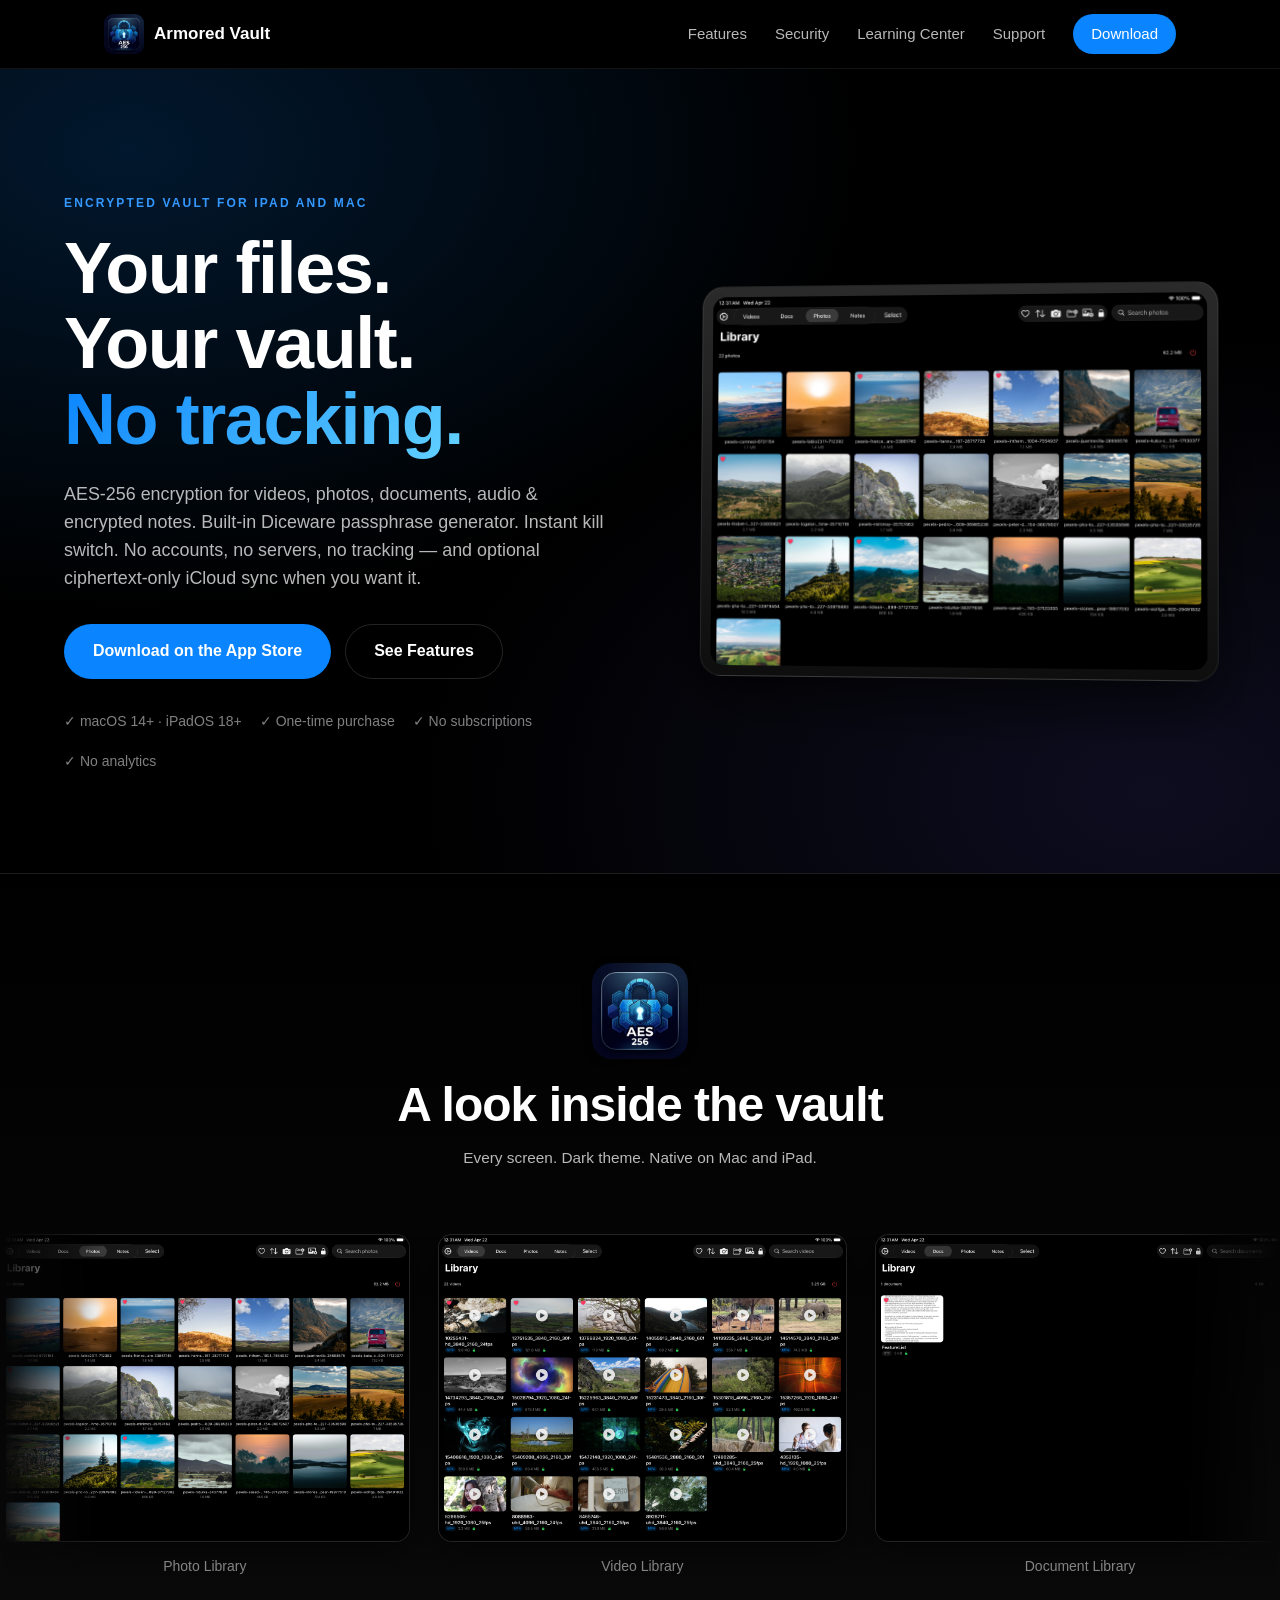
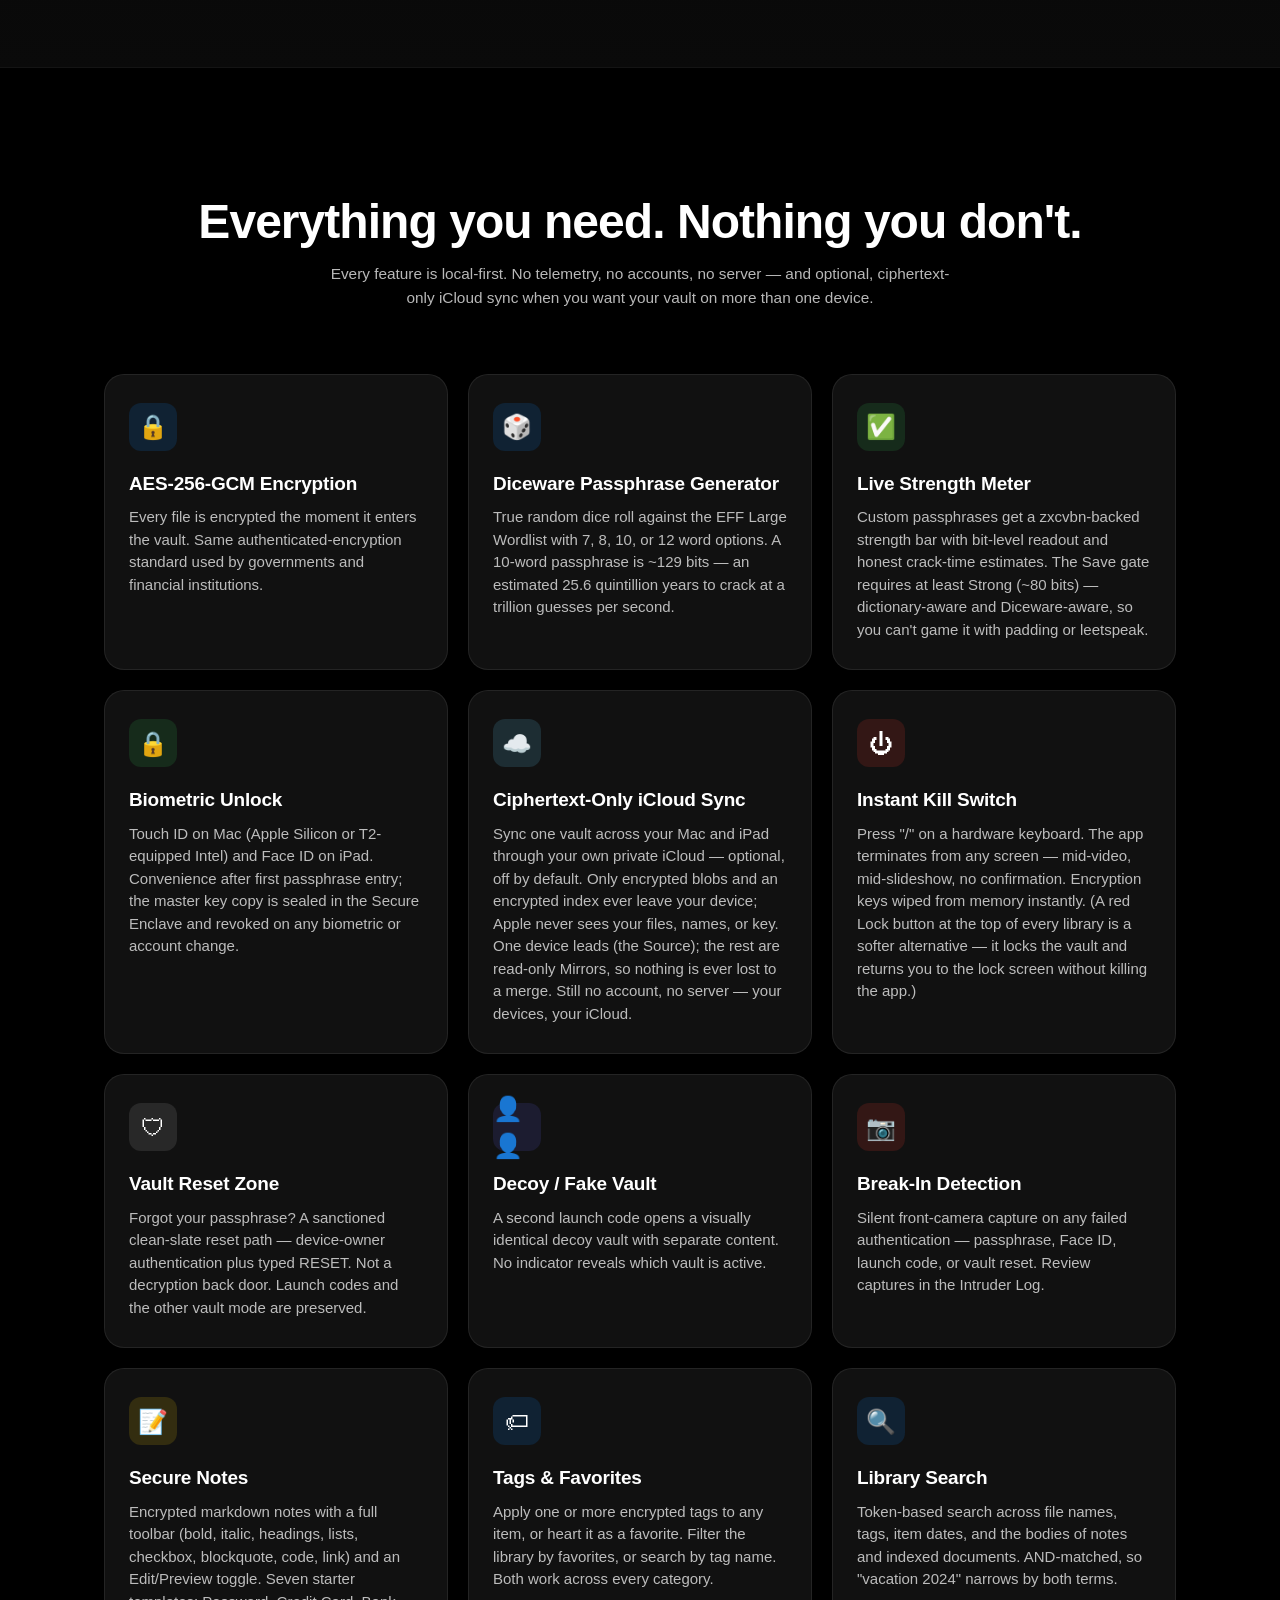
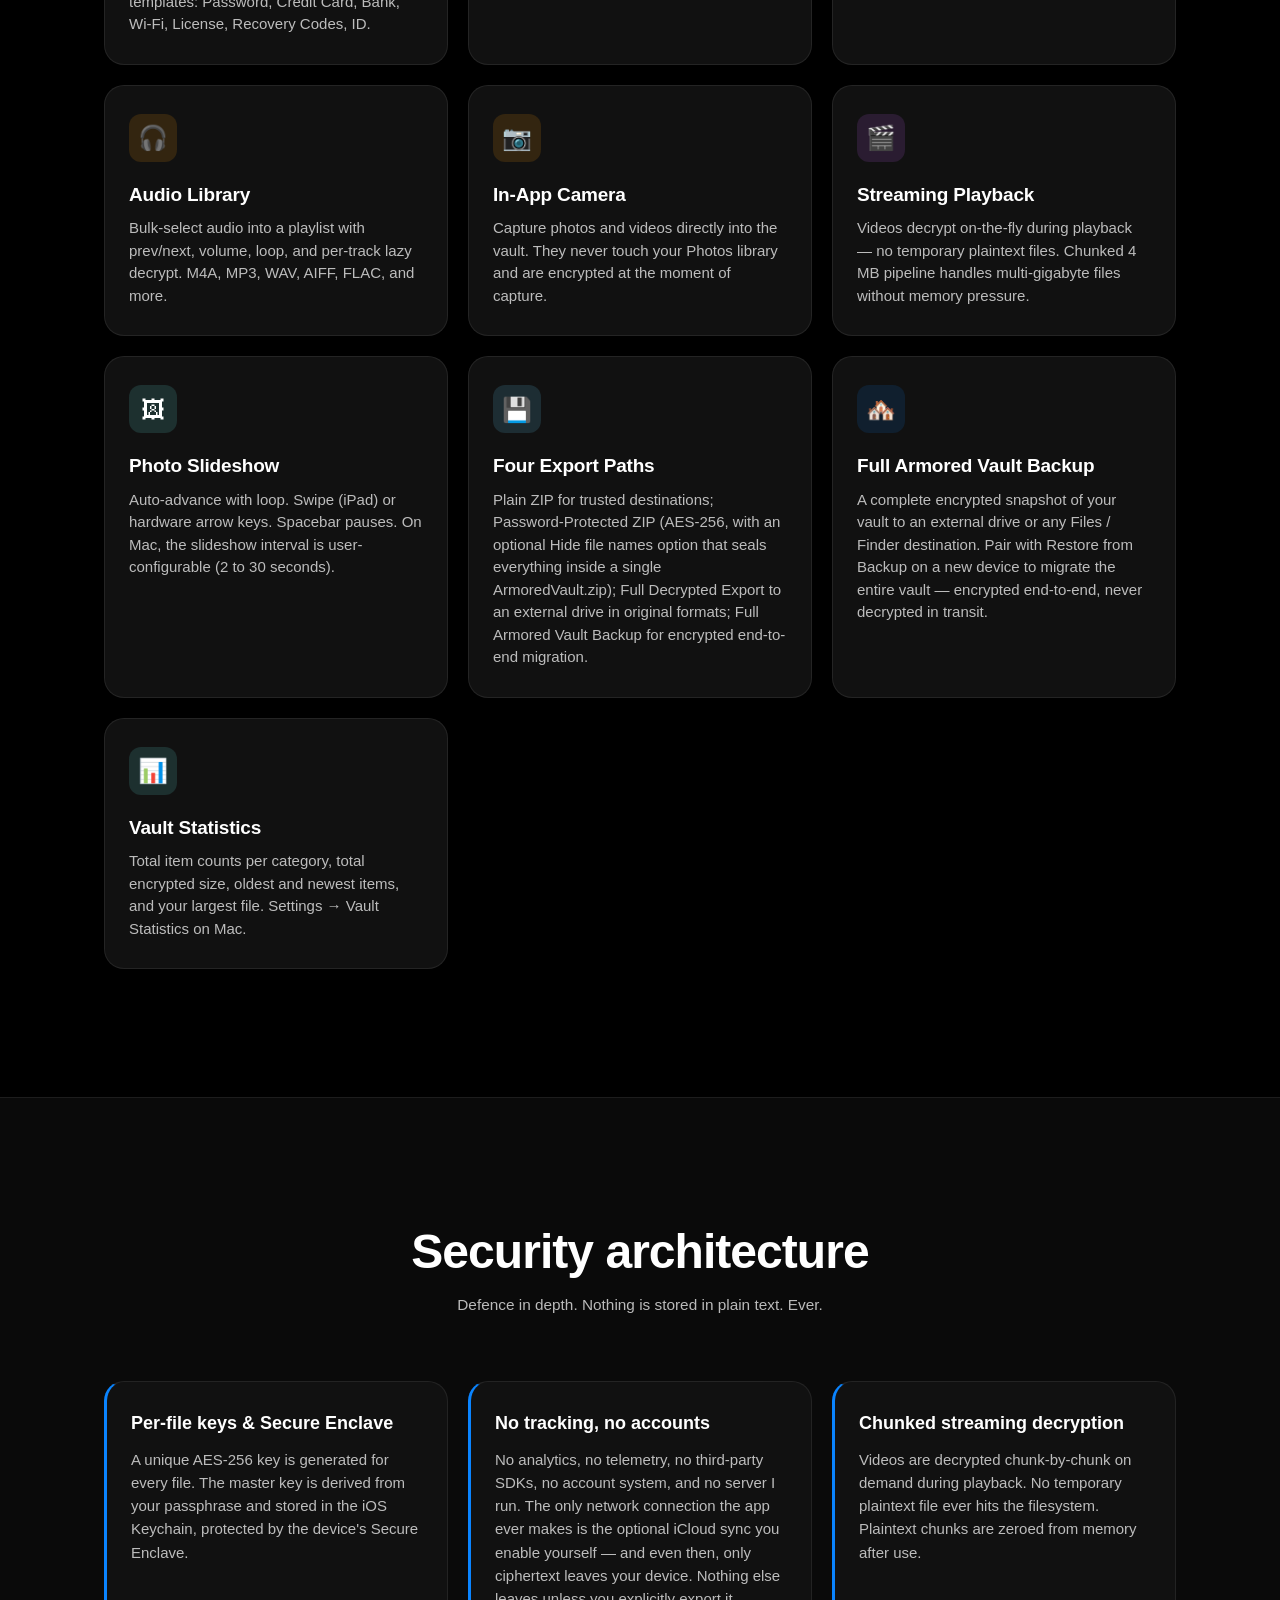
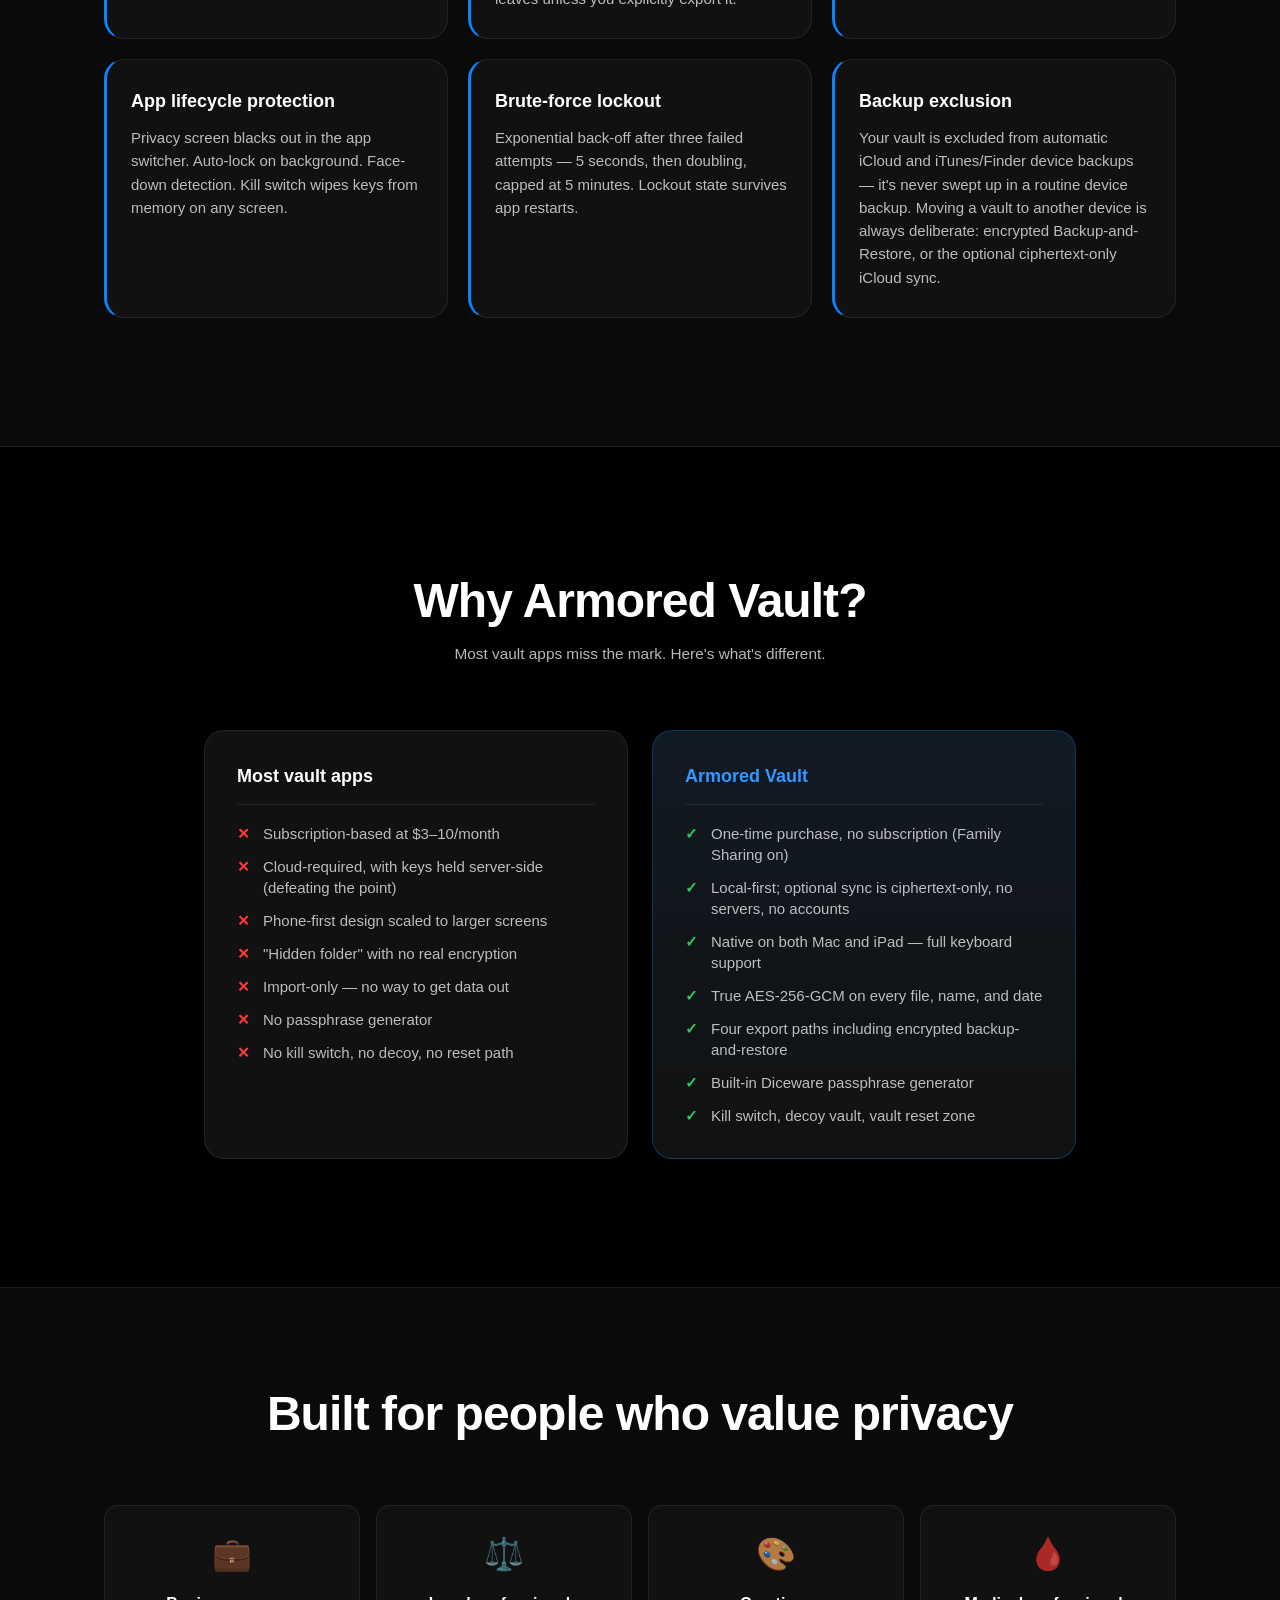
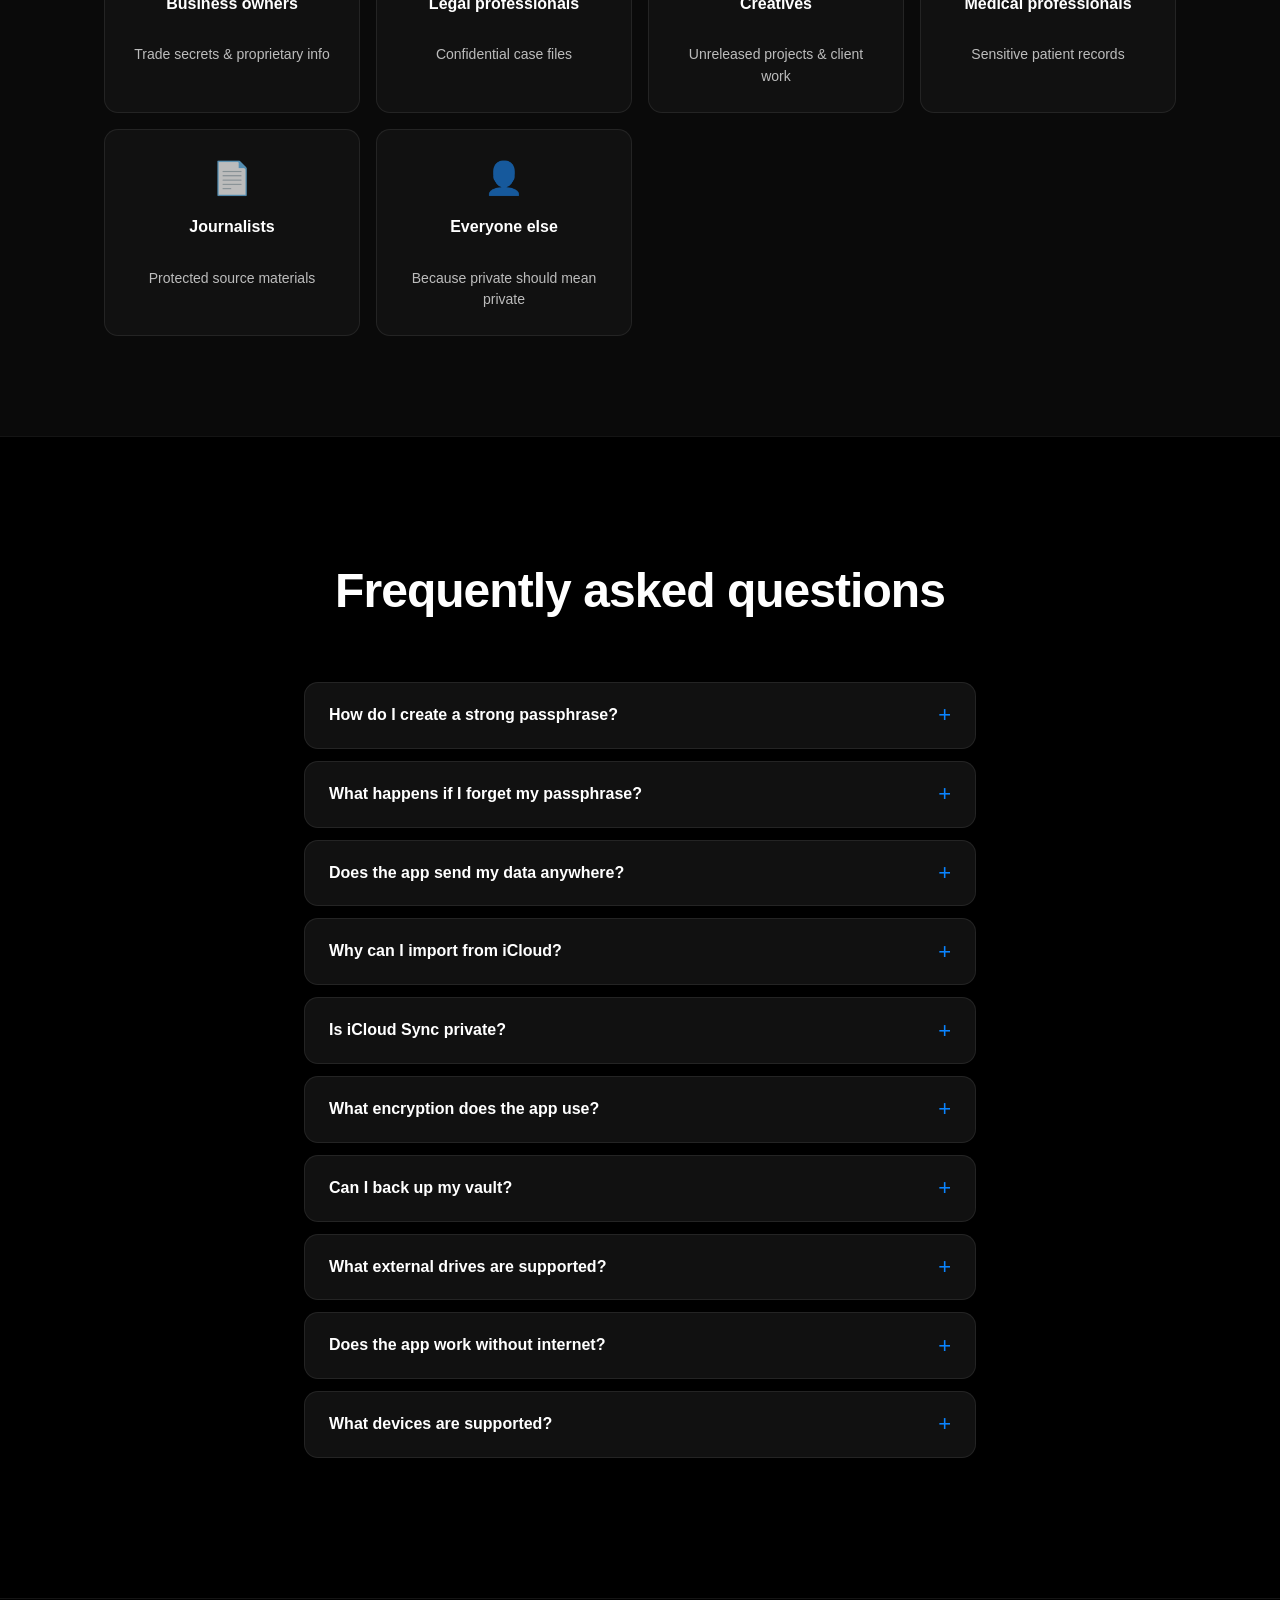
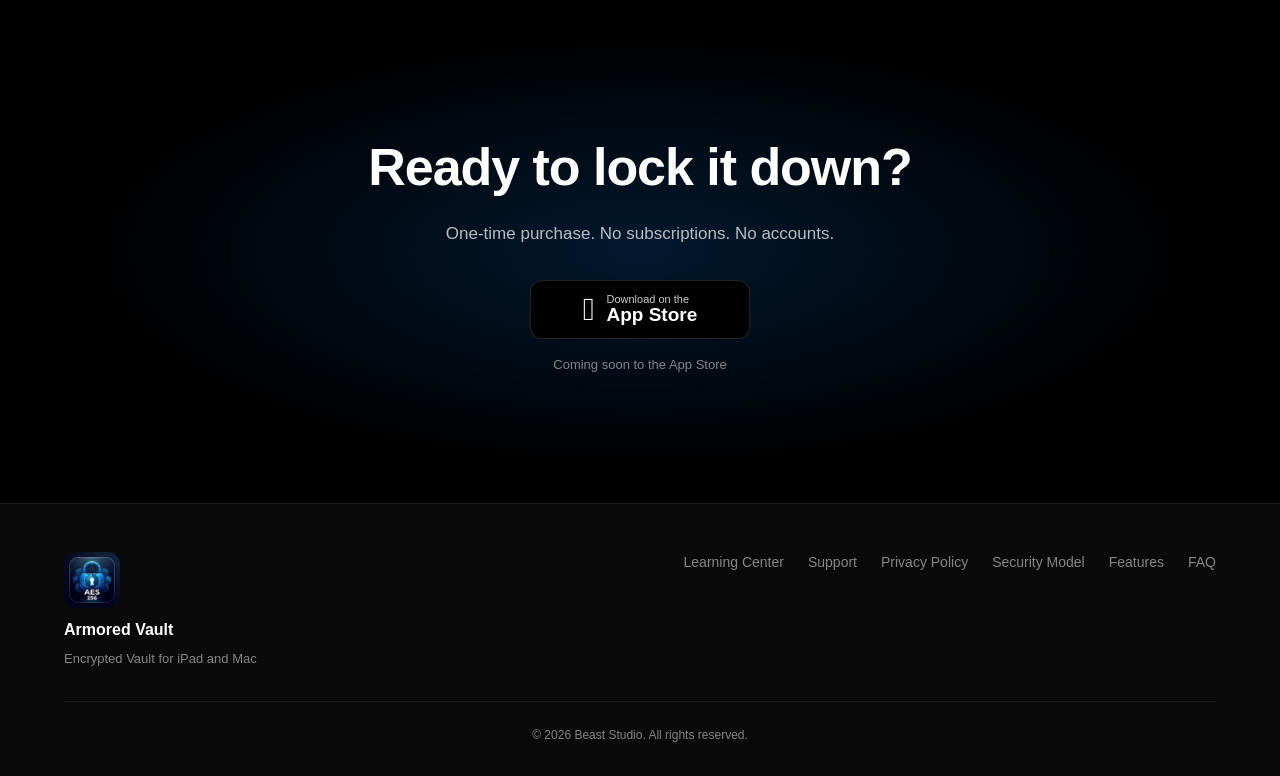
==== commit 0ac2296f: "Add Ciphertext-Only iCloud Sync to features + reconcile no-cloud copy New hero feature card (#5) for" ====
--- a/index.html
+++ b/index.html
@@ -4,7 +4,7 @@
     <meta charset="UTF-8">
     <meta name="viewport" content="width=device-width, initial-scale=1.0">
     <title>Armored Vault — Encrypted Vault for iPad and Mac</title>
-    <meta name="description" content="Armored Vault turns your iPad or Mac into a hardened vault for videos, photos, documents, audio, and encrypted markdown notes. AES-256 encryption, Diceware passphrase generator, instant kill switch, zero cloud.">
+    <meta name="description" content="Armored Vault turns your iPad or Mac into a hardened vault for videos, photos, documents, audio, and encrypted markdown notes. AES-256 encryption, Diceware passphrase generator, instant kill switch, and optional ciphertext-only iCloud sync.">
     <link rel="icon" type="image/png" href="assets/app-icon.png">
     <link rel="apple-touch-icon" href="assets/app-icon.png">
     <link rel="stylesheet" href="style.css?v=20260426e">
@@ -36,8 +36,8 @@
     <div class="hero-inner">
         <div class="hero-copy">
             <span class="eyebrow">ENCRYPTED VAULT FOR iPAD AND MAC</span>
-            <h1>Your files.<br>Your vault.<br><span class="accent">Zero cloud.</span></h1>
-            <p class="hero-sub">AES-256 encryption for videos, photos, documents, audio &amp; encrypted notes. Built-in Diceware passphrase generator. Instant kill switch. No accounts, no servers, no network calls — ever.</p>
+            <h1>Your files.<br>Your vault.<br><span class="accent">No tracking.</span></h1>
+            <p class="hero-sub">AES-256 encryption for videos, photos, documents, audio &amp; encrypted notes. Built-in Diceware passphrase generator. Instant kill switch. No accounts, no servers, no tracking — and optional ciphertext-only iCloud sync when you want it.</p>
             <div class="hero-ctas">
                 <a href="#download" class="btn btn-primary">Download on the App Store</a>
                 <a href="#features" class="btn btn-ghost">See Features</a>
@@ -172,7 +172,7 @@
 <section class="features" id="features">
     <div class="section-head">
         <h2>Everything you need. Nothing you don't.</h2>
-        <p>Every feature is local-first. No cloud. No telemetry. No accounts.</p>
+        <p>Every feature is local-first. No telemetry, no accounts, no server — and optional, ciphertext-only iCloud sync when you want your vault on more than one device.</p>
     </div>
 
     <div class="feature-grid">
@@ -198,6 +198,12 @@
             <div class="feature-icon green">&#128274;</div>
             <h3>Biometric Unlock</h3>
             <p>Touch ID on Mac (Apple Silicon or T2-equipped Intel) and Face ID on iPad. Convenience after first passphrase entry; the master key copy is sealed in the Secure Enclave and revoked on any biometric or account change.</p>
+        </article>
+
+        <article class="feature">
+            <div class="feature-icon cyan">&#9729;&#65039;</div>
+            <h3>Ciphertext-Only iCloud Sync</h3>
+            <p>Sync one vault across your Mac and iPad through your own private iCloud — optional, off by default. Only encrypted blobs and an encrypted index ever leave your device; Apple never sees your files, names, or key. One device leads (the Source); the rest are read-only Mirrors, so nothing is ever lost to a merge. Still no account, no server — your devices, your iCloud.</p>
         </article>
 
         <article class="feature">
@@ -299,8 +305,8 @@
             <p>A unique AES-256 key is generated for every file. The master key is derived from your passphrase and stored in the iOS Keychain, protected by the device's Secure Enclave.</p>
         </div>
         <div class="sec-card">
-            <h4>Zero network access</h4>
-            <p>The app makes no outbound connections of any kind. No analytics. No telemetry. No cloud sync. No accounts. Nothing leaves your device unless you explicitly export it.</p>
+            <h4>No tracking, no accounts</h4>
+            <p>No analytics, no telemetry, no third-party SDKs, no account system, and no server I run. The only network connection the app ever makes is the optional iCloud sync you enable yourself — and even then, only ciphertext leaves your device. Nothing else leaves unless you explicitly export it.</p>
         </div>
         <div class="sec-card">
             <h4>Chunked streaming decryption</h4>
@@ -316,7 +322,7 @@
         </div>
         <div class="sec-card">
             <h4>Backup exclusion</h4>
-            <p>Encrypted files are excluded from iCloud and iTunes backups. Keys are device-bound — restoring a backup to a new device will not recover the vault.</p>
+            <p>Your vault is excluded from automatic iCloud and iTunes/Finder device backups — it's never swept up in a routine device backup. Moving a vault to another device is always deliberate: encrypted Backup-and-Restore, or the optional ciphertext-only iCloud sync.</p>
         </div>
     </div>
 </section>
@@ -333,7 +339,7 @@
             <h4>Most vault apps</h4>
             <ul class="diff-list cons">
                 <li>Subscription-based at $3–10/month</li>
-                <li>Cloud-dependent (defeating the point)</li>
+                <li>Cloud-required, with keys held server-side (defeating the point)</li>
                 <li>Phone-first design scaled to larger screens</li>
                 <li>"Hidden folder" with no real encryption</li>
                 <li>Import-only — no way to get data out</li>
@@ -345,7 +351,7 @@
             <h4>Armored Vault</h4>
             <ul class="diff-list pros">
                 <li>One-time purchase, no subscription (Family Sharing on)</li>
-                <li>Zero cloud, zero network access</li>
+                <li>Local-first; optional sync is ciphertext-only, no servers, no accounts</li>
                 <li>Native on both Mac and iPad — full keyboard support</li>
                 <li>True AES-256-GCM on every file, name, and date</li>
                 <li>Four export paths including encrypted backup-and-restore</li>
@@ -390,12 +396,17 @@
 
         <details>
             <summary>Does the app send my data anywhere?</summary>
-            <p>No. Armored Vault makes zero network connections of any kind. No analytics, no telemetry, no cloud, no accounts. Nothing leaves your device unless you explicitly export it.</p>
-        </details>
-
-        <details>
-            <summary>If there's no cloud, why can I import from iCloud?</summary>
-            <p>Armored Vault uses iOS's native Files picker for imports, so it can pull from any source iOS exposes — On My iPad, iCloud Drive, Dropbox, Google Drive, or anything else you've connected. The import is strictly one-way: files are copied in, encrypted on arrival, and from that moment live only on this device. The app itself still makes zero network calls and has no account, no sync, and no link back to iCloud or any other provider. iCloud is a source you pull from, not a cloud the app lives in.</p>
+            <p>No tracking of any kind — no analytics, no telemetry, no accounts, and no server I run. The one exception is optional iCloud sync, which you turn on yourself: it moves only ciphertext through your own private iCloud, and Apple still can't read it. Nothing else leaves your device unless you explicitly export it.</p>
+        </details>
+
+        <details>
+            <summary>Why can I import from iCloud?</summary>
+            <p>Armored Vault uses iOS's native Files picker for imports, so it can pull from any source iOS exposes — On My iPad, iCloud Drive, Dropbox, Google Drive, or anything else you've connected. The import is strictly one-way: files are copied in, encrypted on arrival, and from that moment live only on this device. This is separate from the optional iCloud sync feature — importing needs no account and no setup, and even with sync turned on, the only thing that ever moves through iCloud is ciphertext.</p>
+        </details>
+
+        <details>
+            <summary>Is iCloud Sync private?</summary>
+            <p>Yes. iCloud Sync is optional and off until you enable it. When it's on, only ciphertext leaves your device — encrypted file blobs and an encrypted index — through <em>your own</em> private iCloud. Apple never sees your file names, contents, or key, and there's still no account and no server of mine in between. One device is the Source and the rest are read-only Mirrors, so your devices can't drift apart or lose a change to a merge. Full detail in the Learning Center: <a href="learning/06-how-icloud-sync-works.html">How iCloud Sync Works</a>.</p>
         </details>
 
         <details>
@@ -415,7 +426,7 @@
 
         <details>
             <summary>Does the app work without internet?</summary>
-            <p>Yes — entirely. The app has no online dependencies. It also has no network permissions.</p>
+            <p>Yes — completely. With sync turned off, Armored Vault has no online dependencies and never touches the network. Optional iCloud sync is the one feature that uses a connection, and it stays off until you enable it — leave it off and the app runs entirely offline, exactly as it always has.</p>
         </details>
 
         <details>
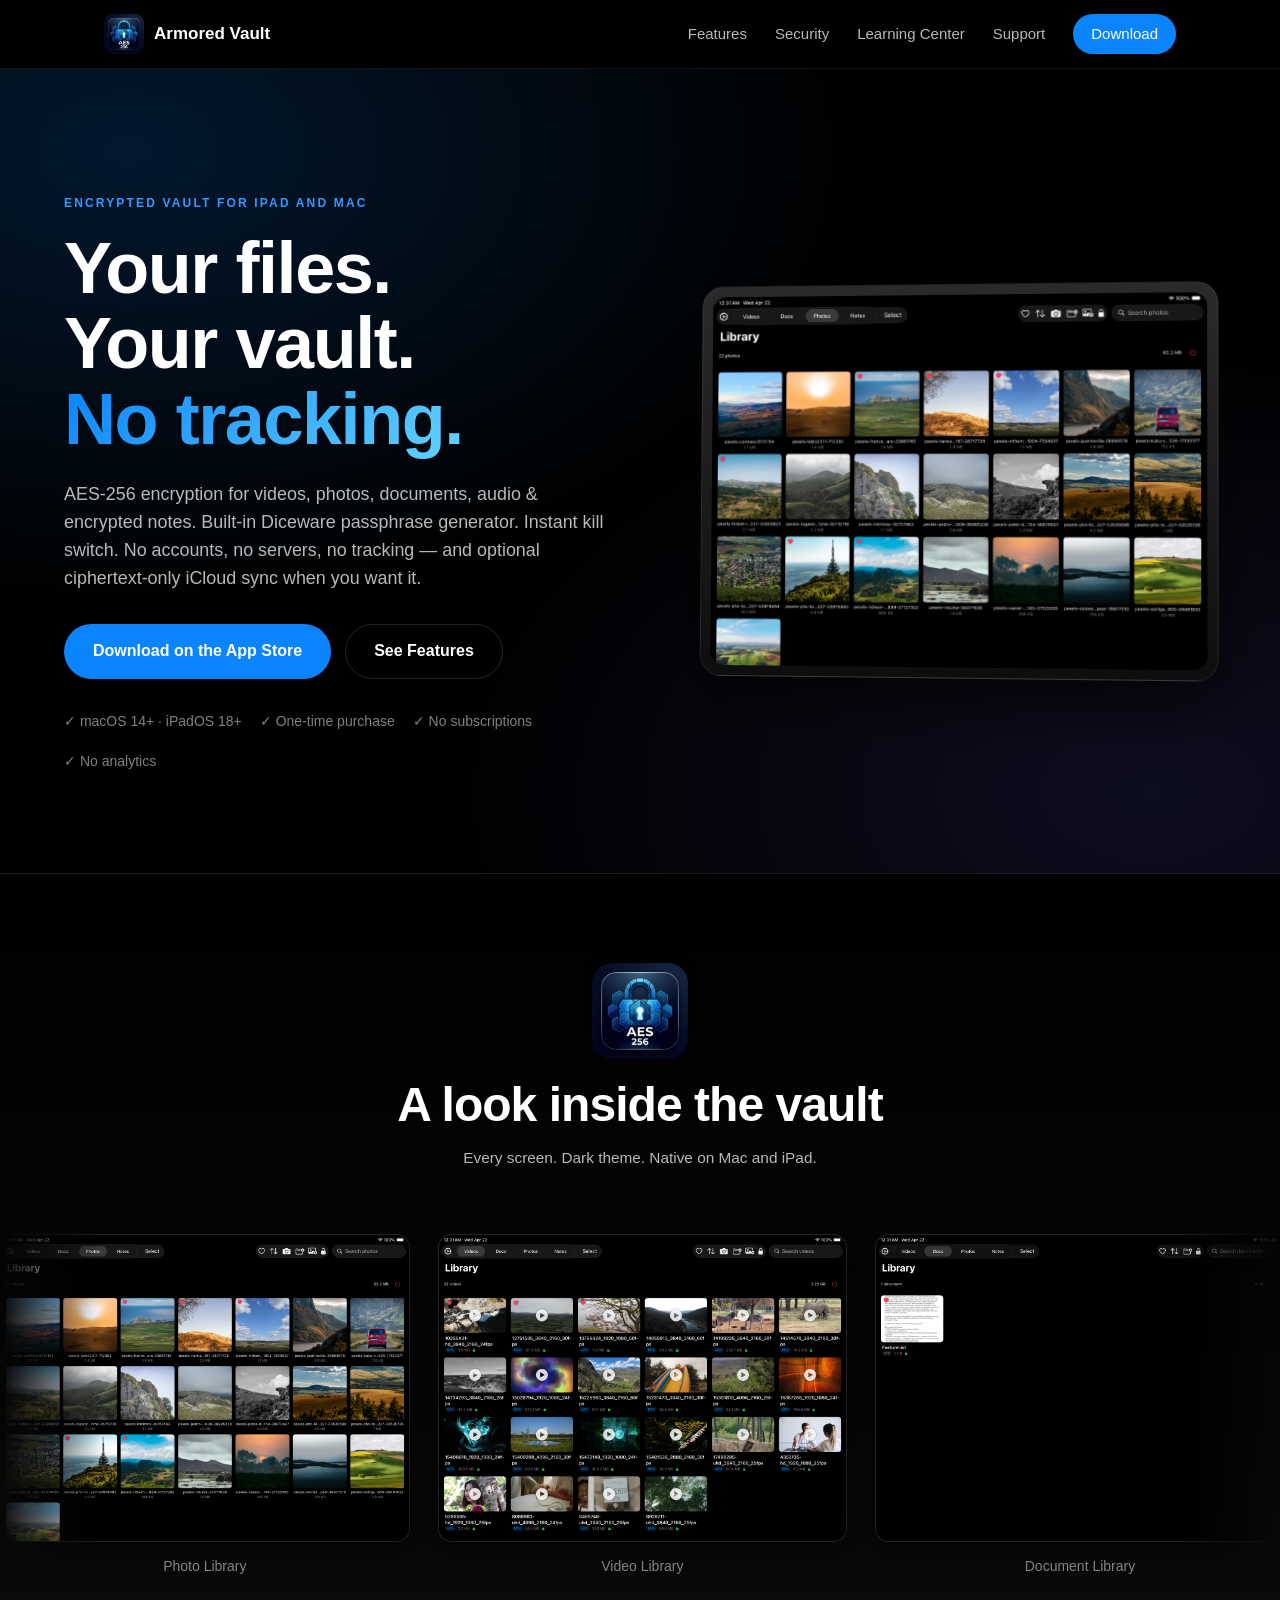
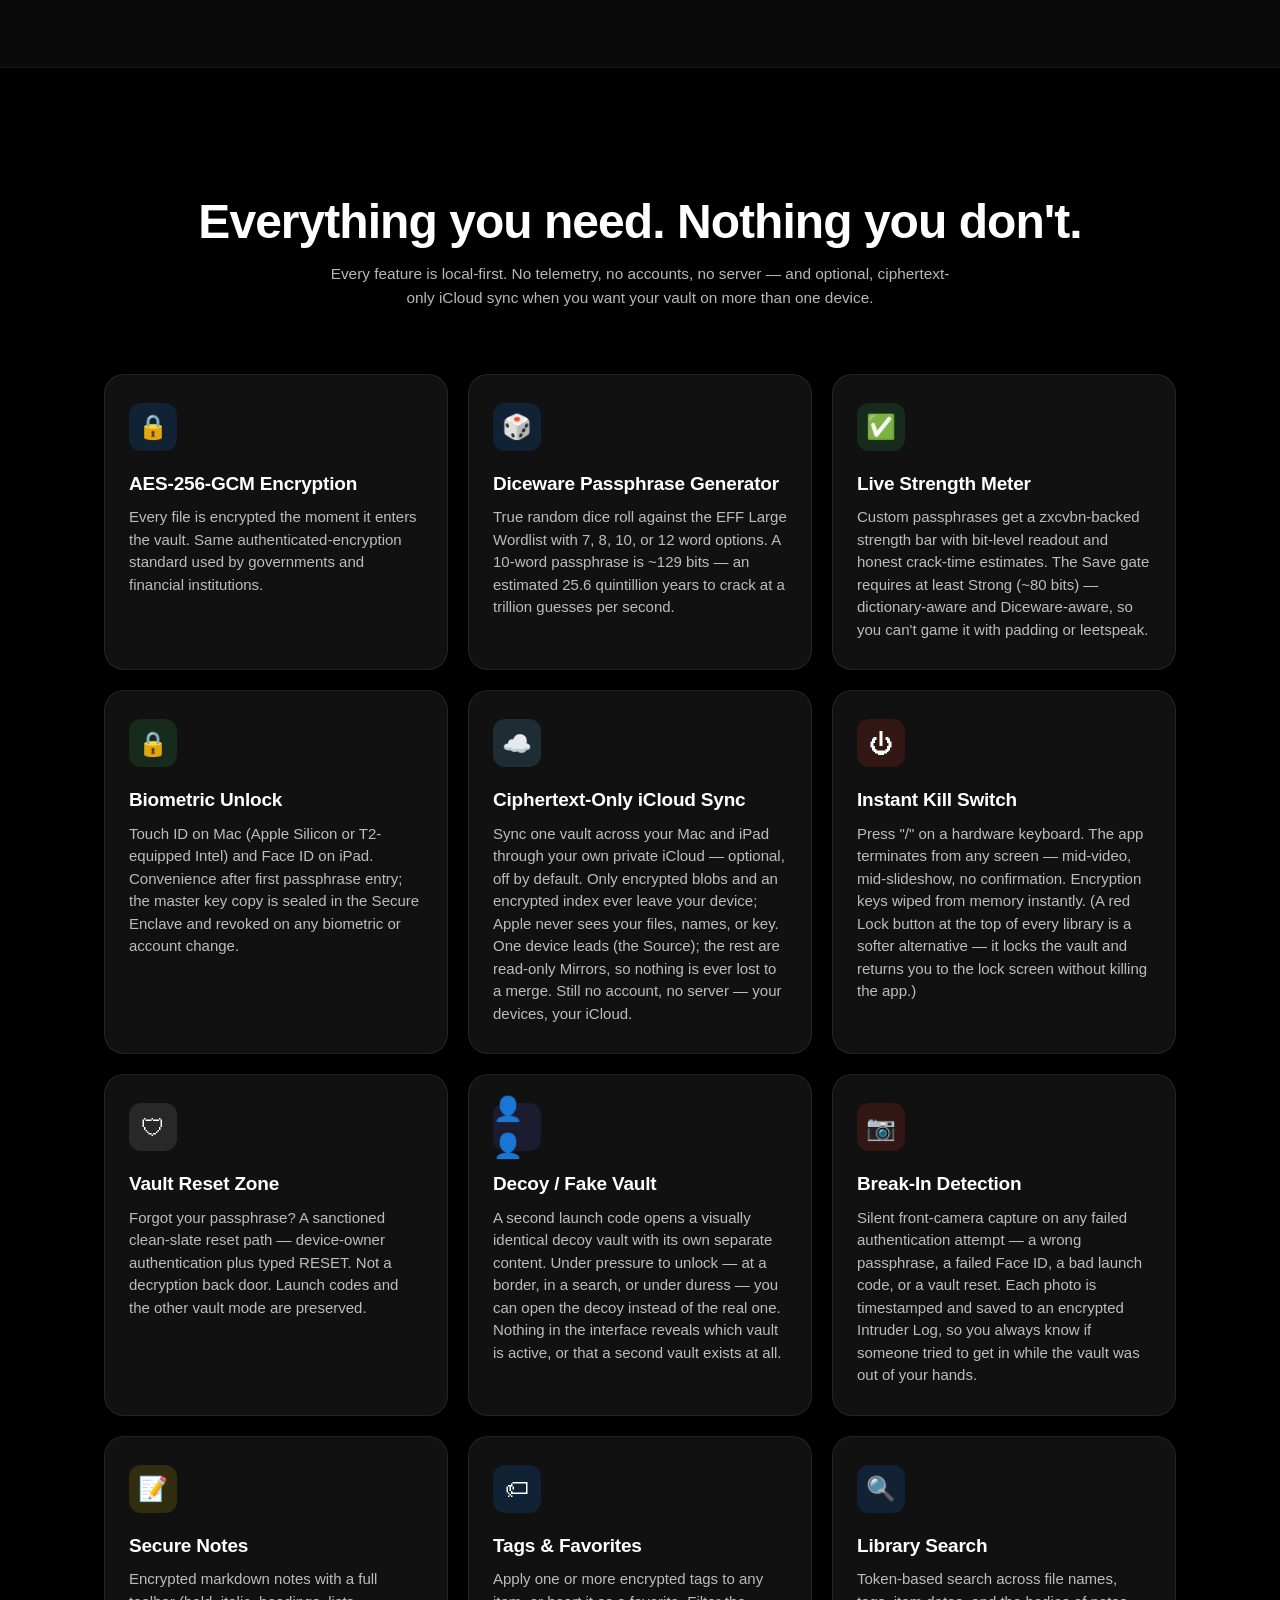
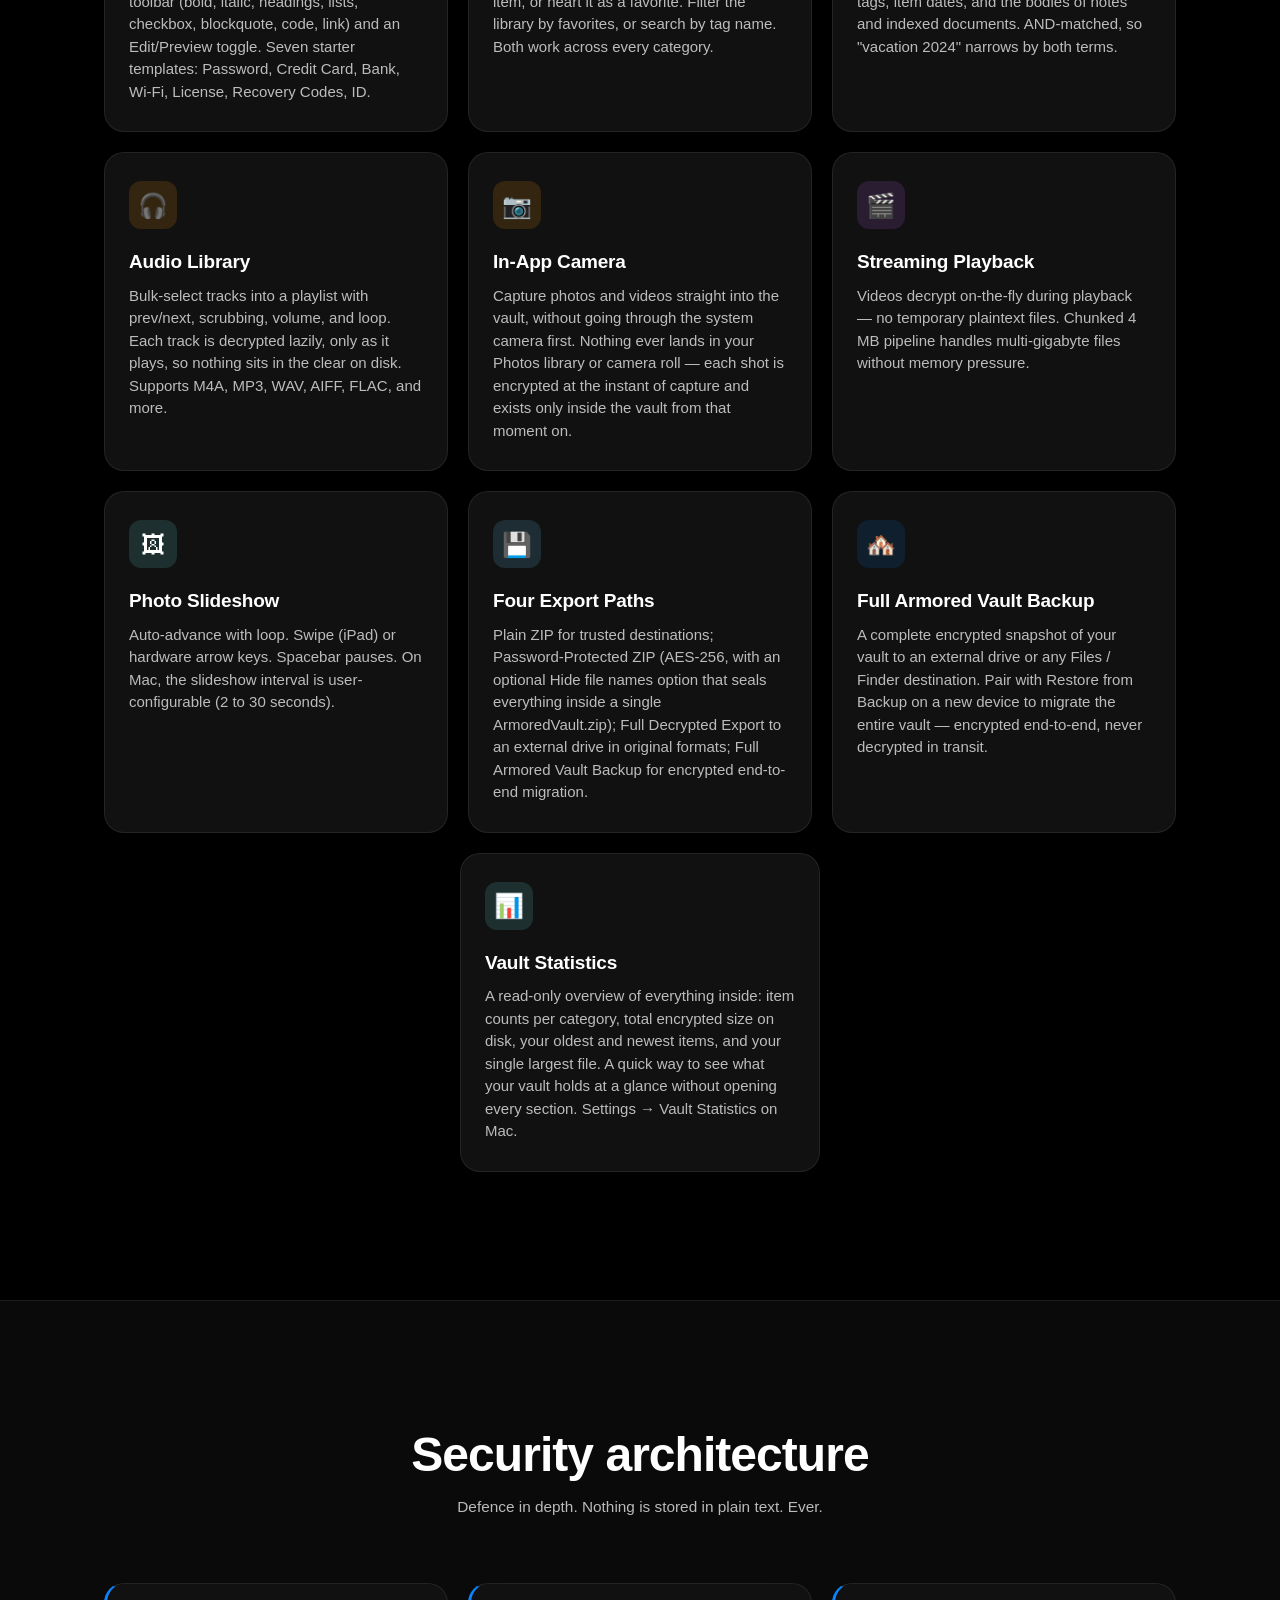
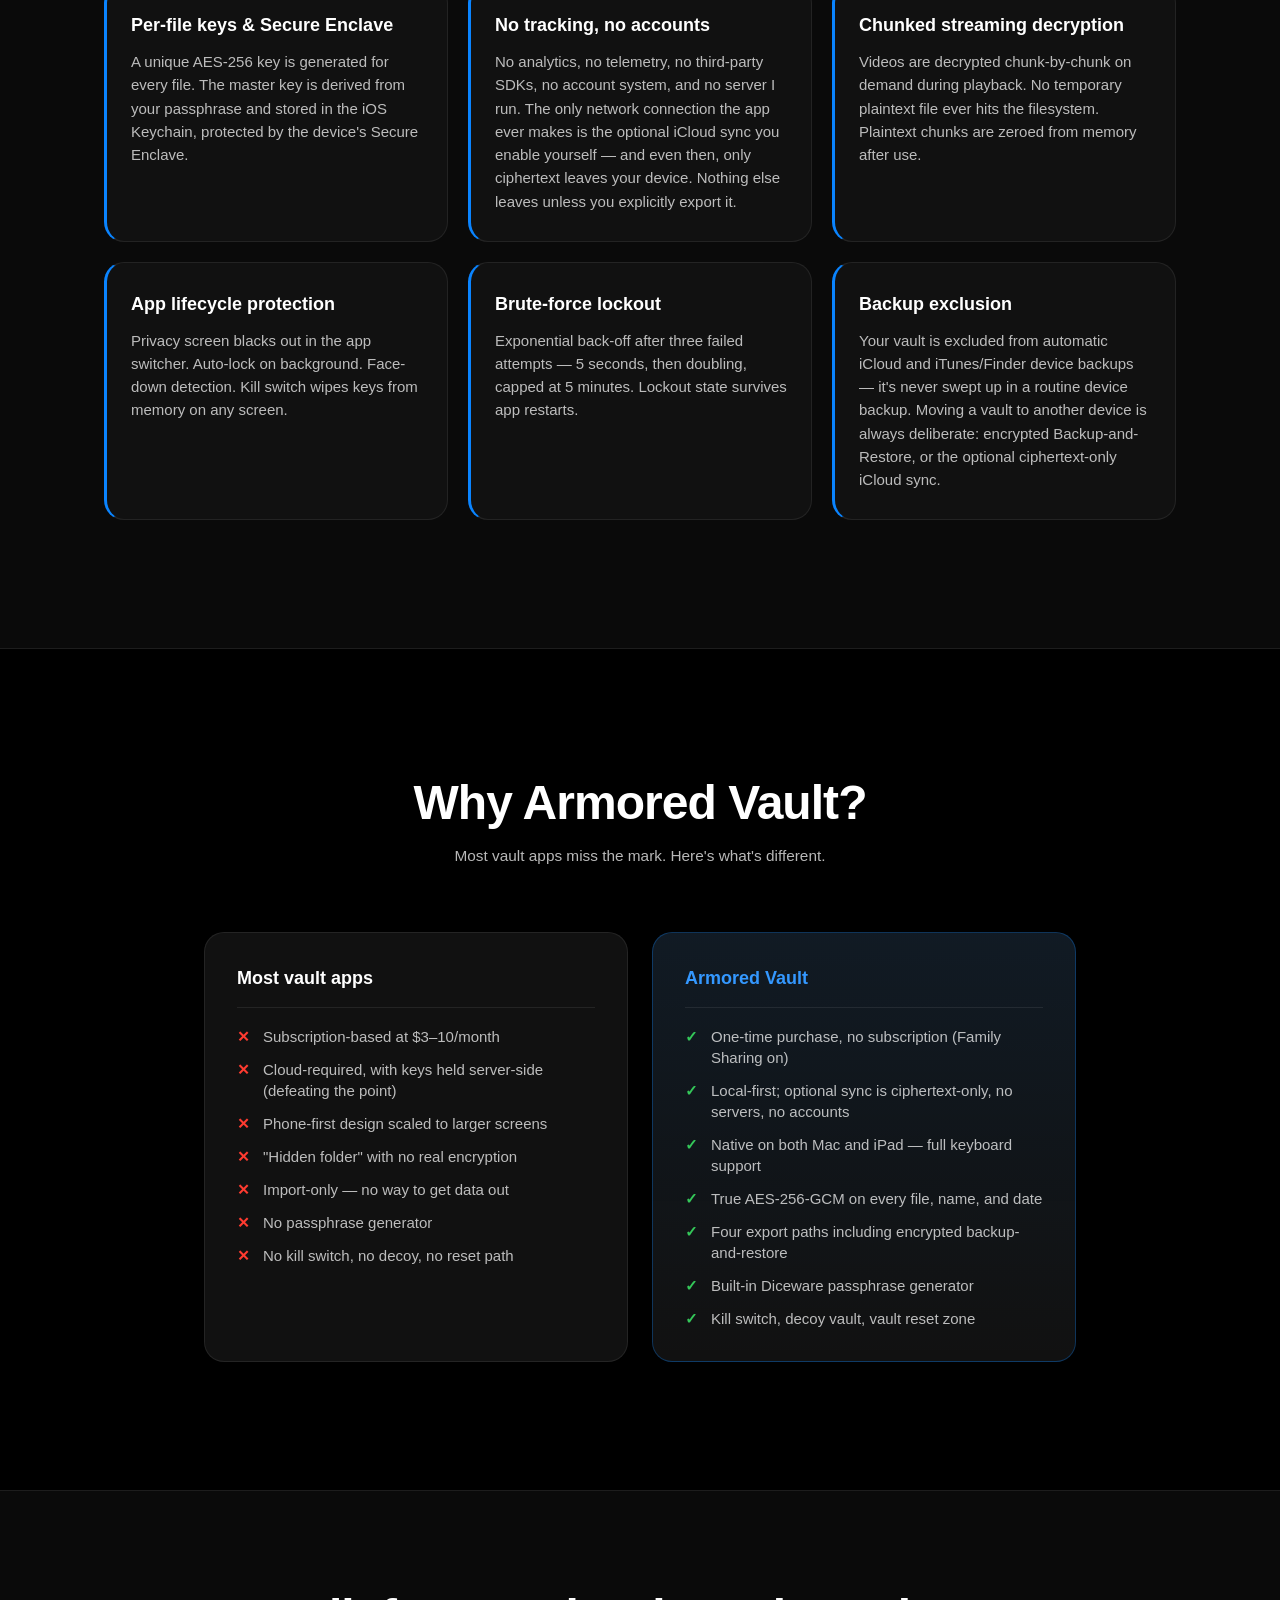
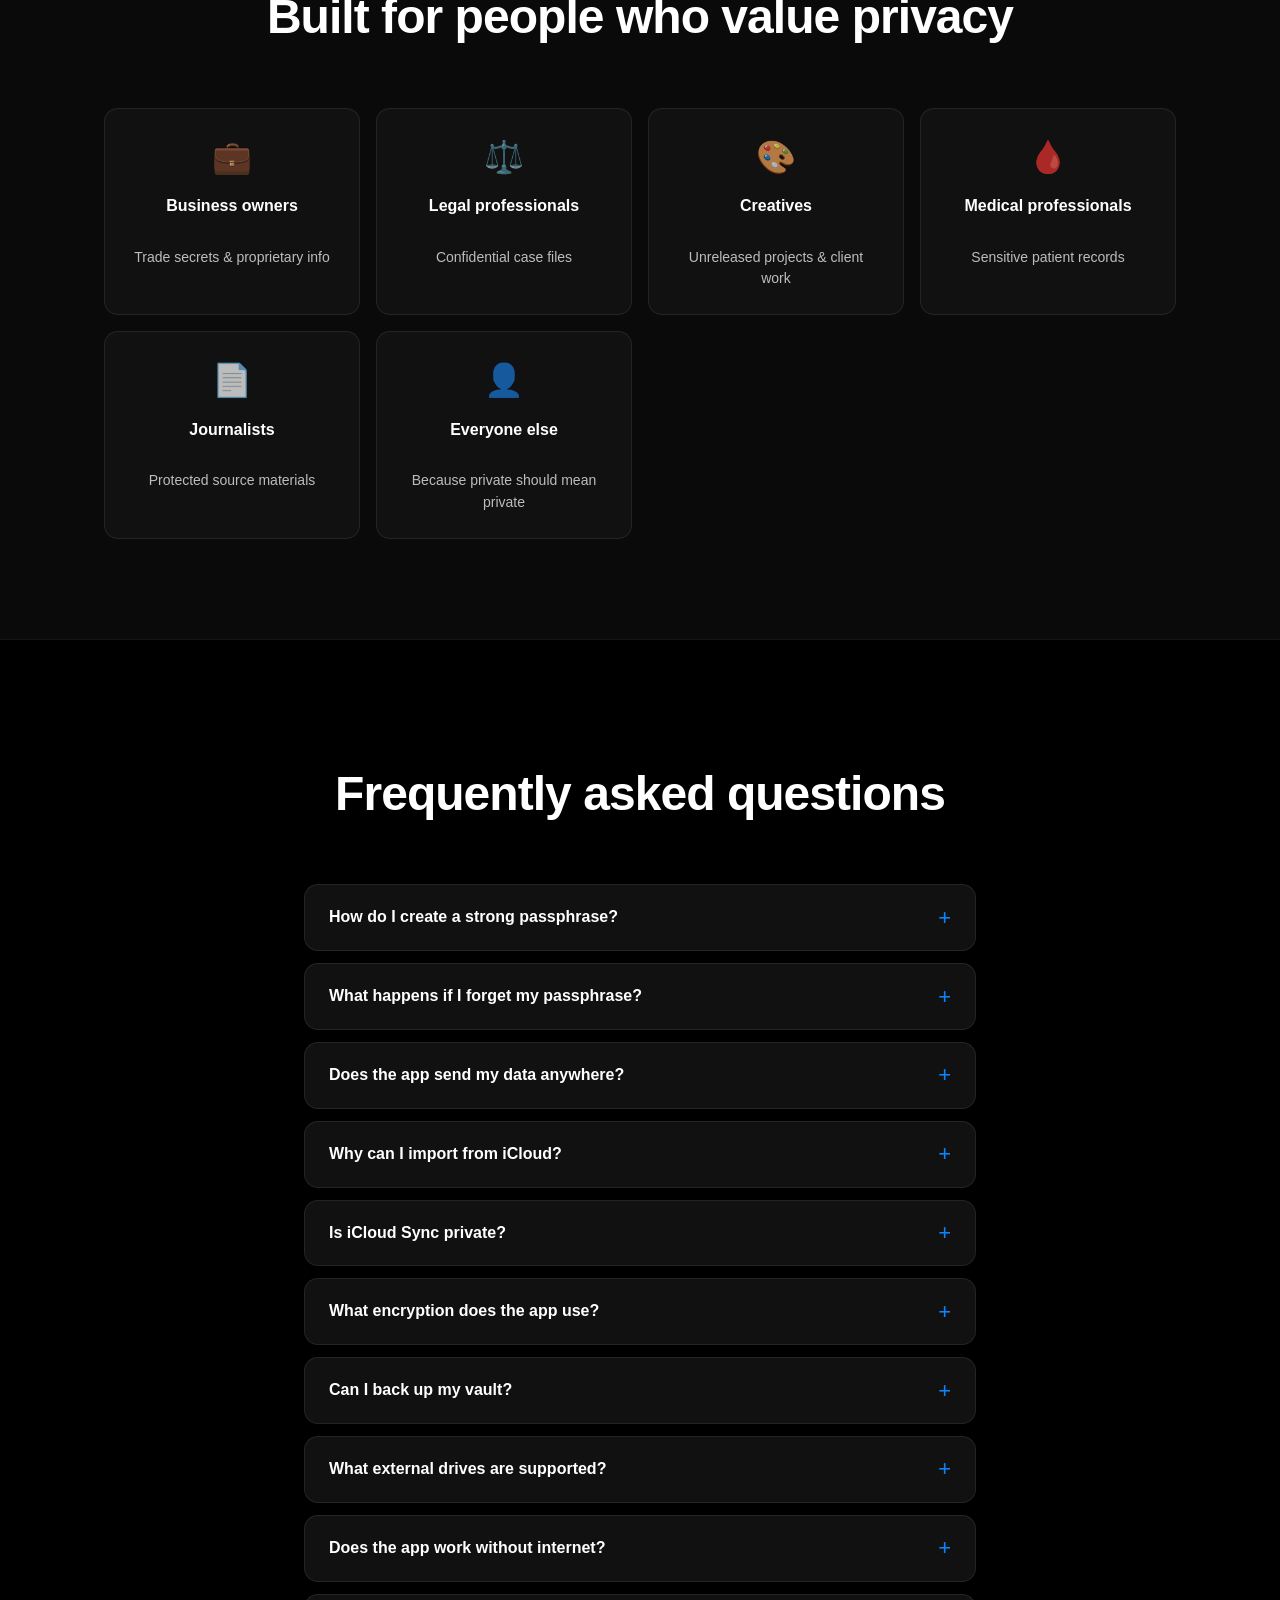
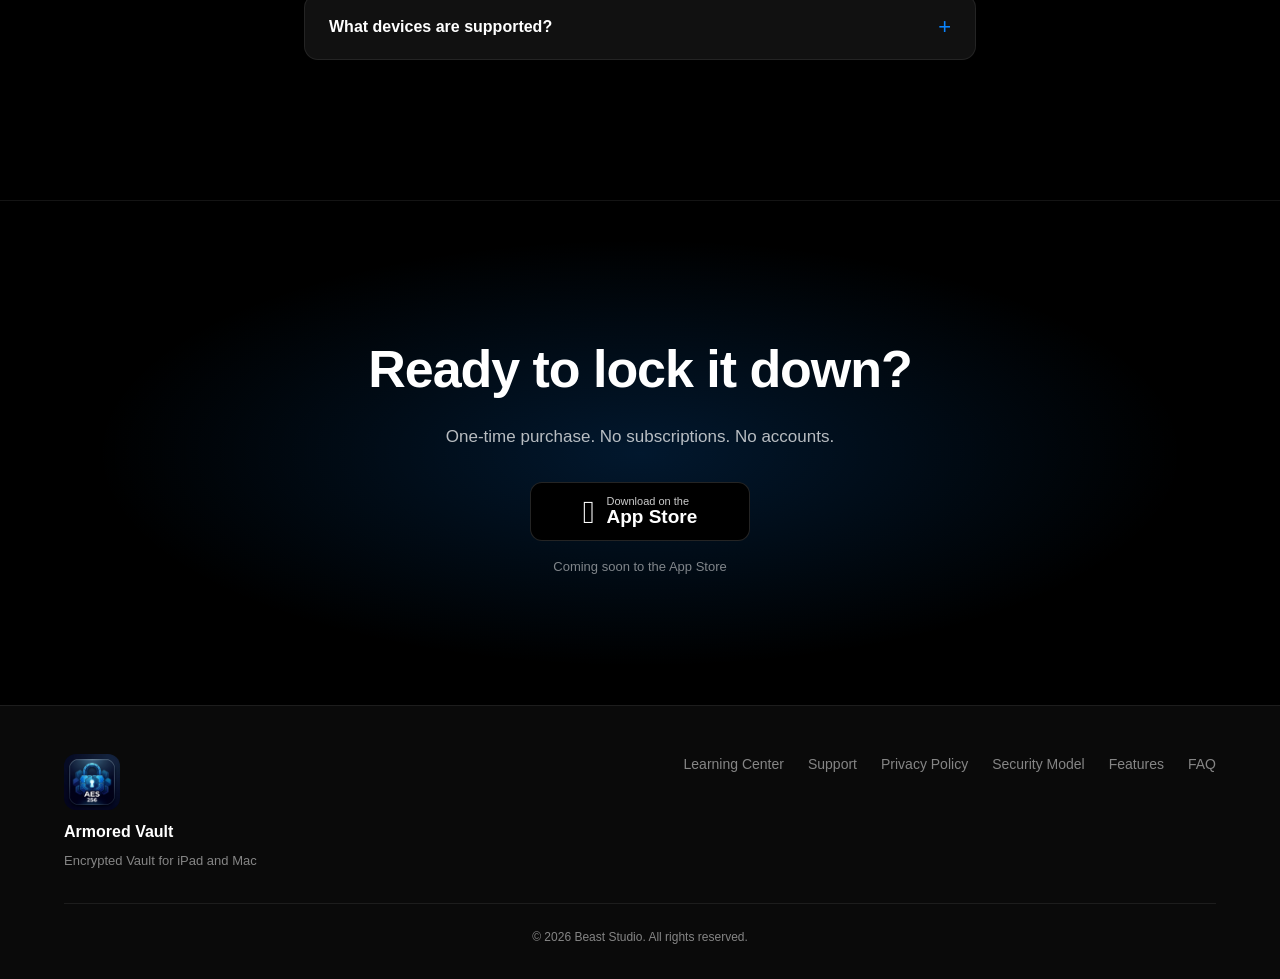
==== commit 5900f85e: "Features grid: equal-size cards + center the lone last card Switch .feature-grid from an auto-fill g" ====
--- a/index.html
+++ b/index.html
@@ -221,13 +221,13 @@
         <article class="feature">
             <div class="feature-icon indigo">&#128100;&#128100;</div>
             <h3>Decoy / Fake Vault</h3>
-            <p>A second launch code opens a visually identical decoy vault with separate content. No indicator reveals which vault is active.</p>
+            <p>A second launch code opens a visually identical decoy vault with its own separate content. Under pressure to unlock — at a border, in a search, or under duress — you can open the decoy instead of the real one. Nothing in the interface reveals which vault is active, or that a second vault exists at all.</p>
         </article>
 
         <article class="feature">
             <div class="feature-icon red">&#128247;</div>
             <h3>Break-In Detection</h3>
-            <p>Silent front-camera capture on any failed authentication — passphrase, Face ID, launch code, or vault reset. Review captures in the Intruder Log.</p>
+            <p>Silent front-camera capture on any failed authentication attempt — a wrong passphrase, a failed Face ID, a bad launch code, or a vault reset. Each photo is timestamped and saved to an encrypted Intruder Log, so you always know if someone tried to get in while the vault was out of your hands.</p>
         </article>
 
         <article class="feature">
@@ -251,13 +251,13 @@
         <article class="feature">
             <div class="feature-icon orange">&#127911;</div>
             <h3>Audio Library</h3>
-            <p>Bulk-select audio into a playlist with prev/next, volume, loop, and per-track lazy decrypt. M4A, MP3, WAV, AIFF, FLAC, and more.</p>
+            <p>Bulk-select tracks into a playlist with prev/next, scrubbing, volume, and loop. Each track is decrypted lazily, only as it plays, so nothing sits in the clear on disk. Supports M4A, MP3, WAV, AIFF, FLAC, and more.</p>
         </article>
 
         <article class="feature">
             <div class="feature-icon orange">&#128247;</div>
             <h3>In-App Camera</h3>
-            <p>Capture photos and videos directly into the vault. They never touch your Photos library and are encrypted at the moment of capture.</p>
+            <p>Capture photos and videos straight into the vault, without going through the system camera first. Nothing ever lands in your Photos library or camera roll — each shot is encrypted at the instant of capture and exists only inside the vault from that moment on.</p>
         </article>
 
         <article class="feature">
@@ -287,7 +287,7 @@
         <article class="feature">
             <div class="feature-icon mint">&#128202;</div>
             <h3>Vault Statistics</h3>
-            <p>Total item counts per category, total encrypted size, oldest and newest items, and your largest file. Settings &rarr; Vault Statistics on Mac.</p>
+            <p>A read-only overview of everything inside: item counts per category, total encrypted size on disk, your oldest and newest items, and your single largest file. A quick way to see what your vault holds at a glance without opening every section. Settings &rarr; Vault Statistics on Mac.</p>
         </article>
     </div>
 </section>
--- a/style.css
+++ b/style.css
@@ -343,11 +343,14 @@
     max-width: var(--max);
     margin: 0 auto;
     padding: 0 var(--pad);
-    display: grid;
-    grid-template-columns: repeat(auto-fill, minmax(280px, 1fr));
+    display: flex;
+    flex-wrap: wrap;
+    justify-content: center;
     gap: 20px;
 }
 .feature {
+    flex: 1 1 280px;
+    max-width: 360px;
     background: var(--bg-2);
     border: 1px solid var(--border);
     border-radius: var(--radius-lg);
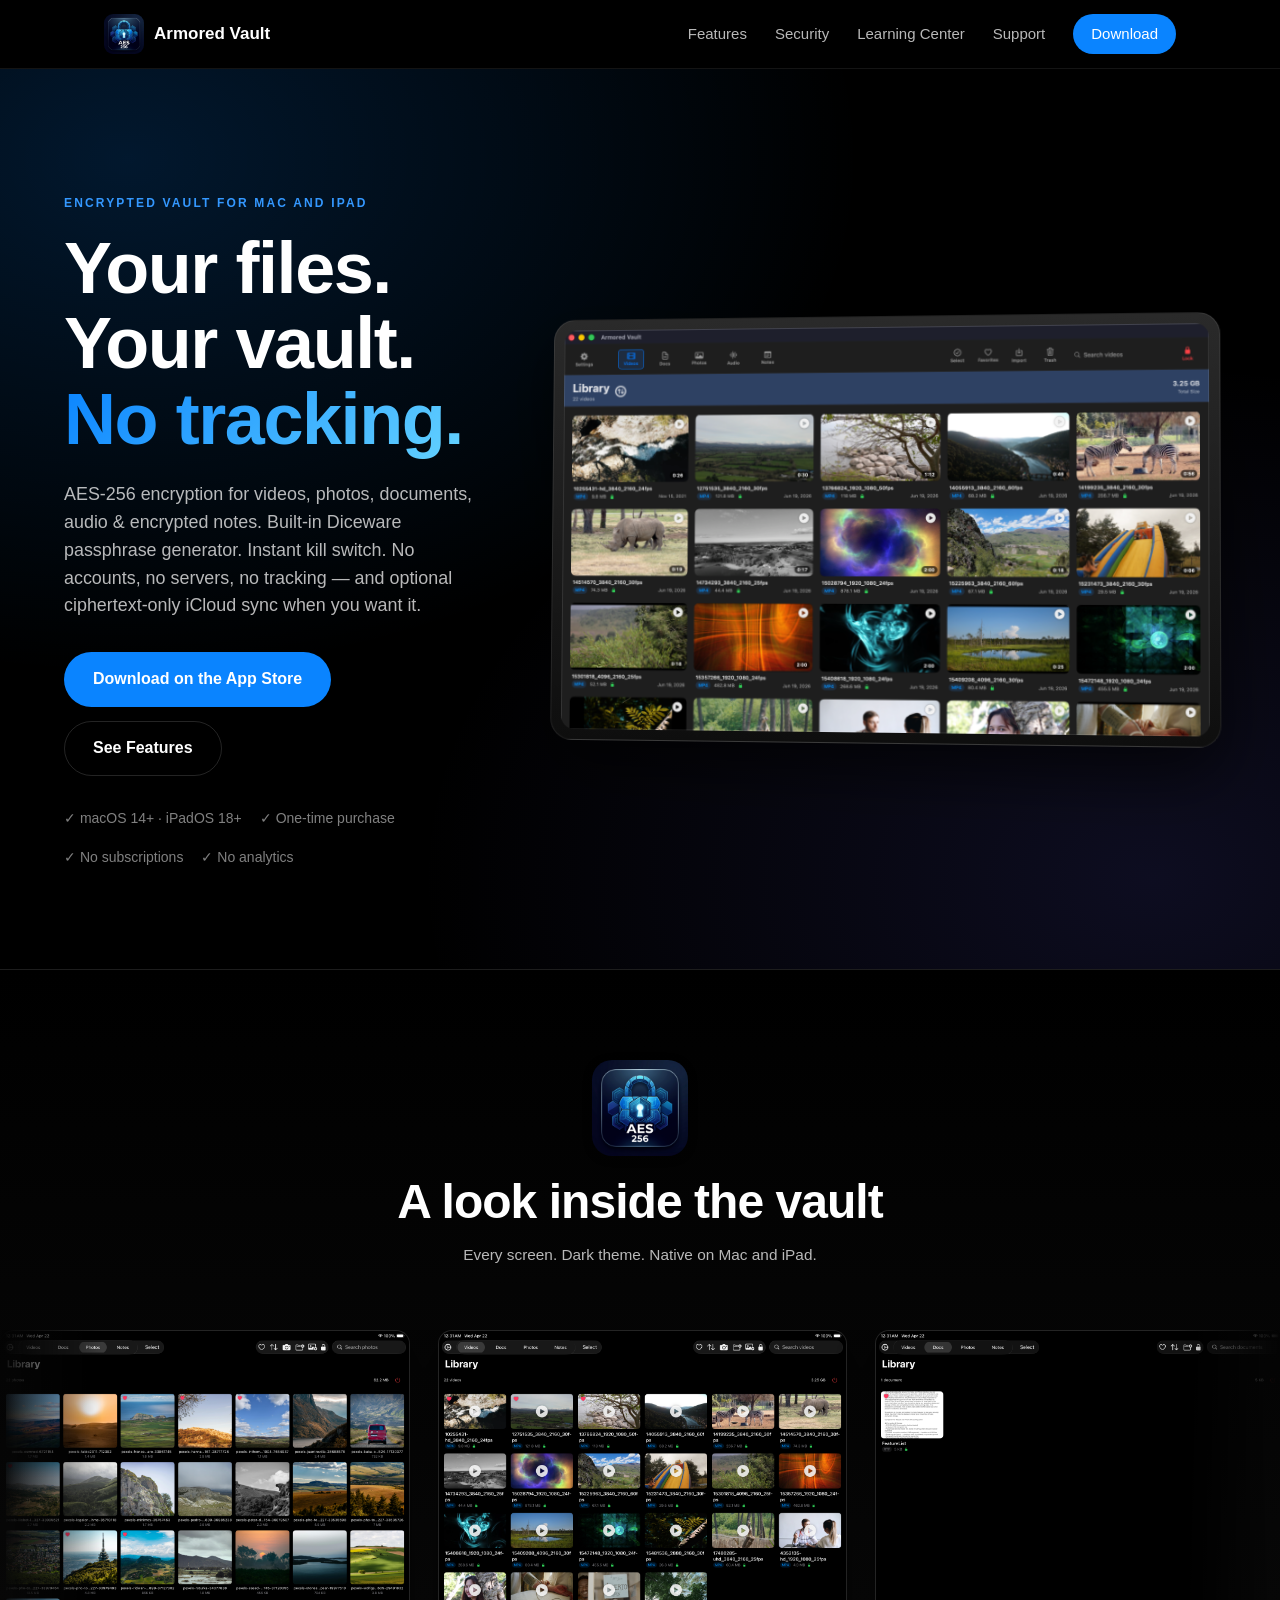
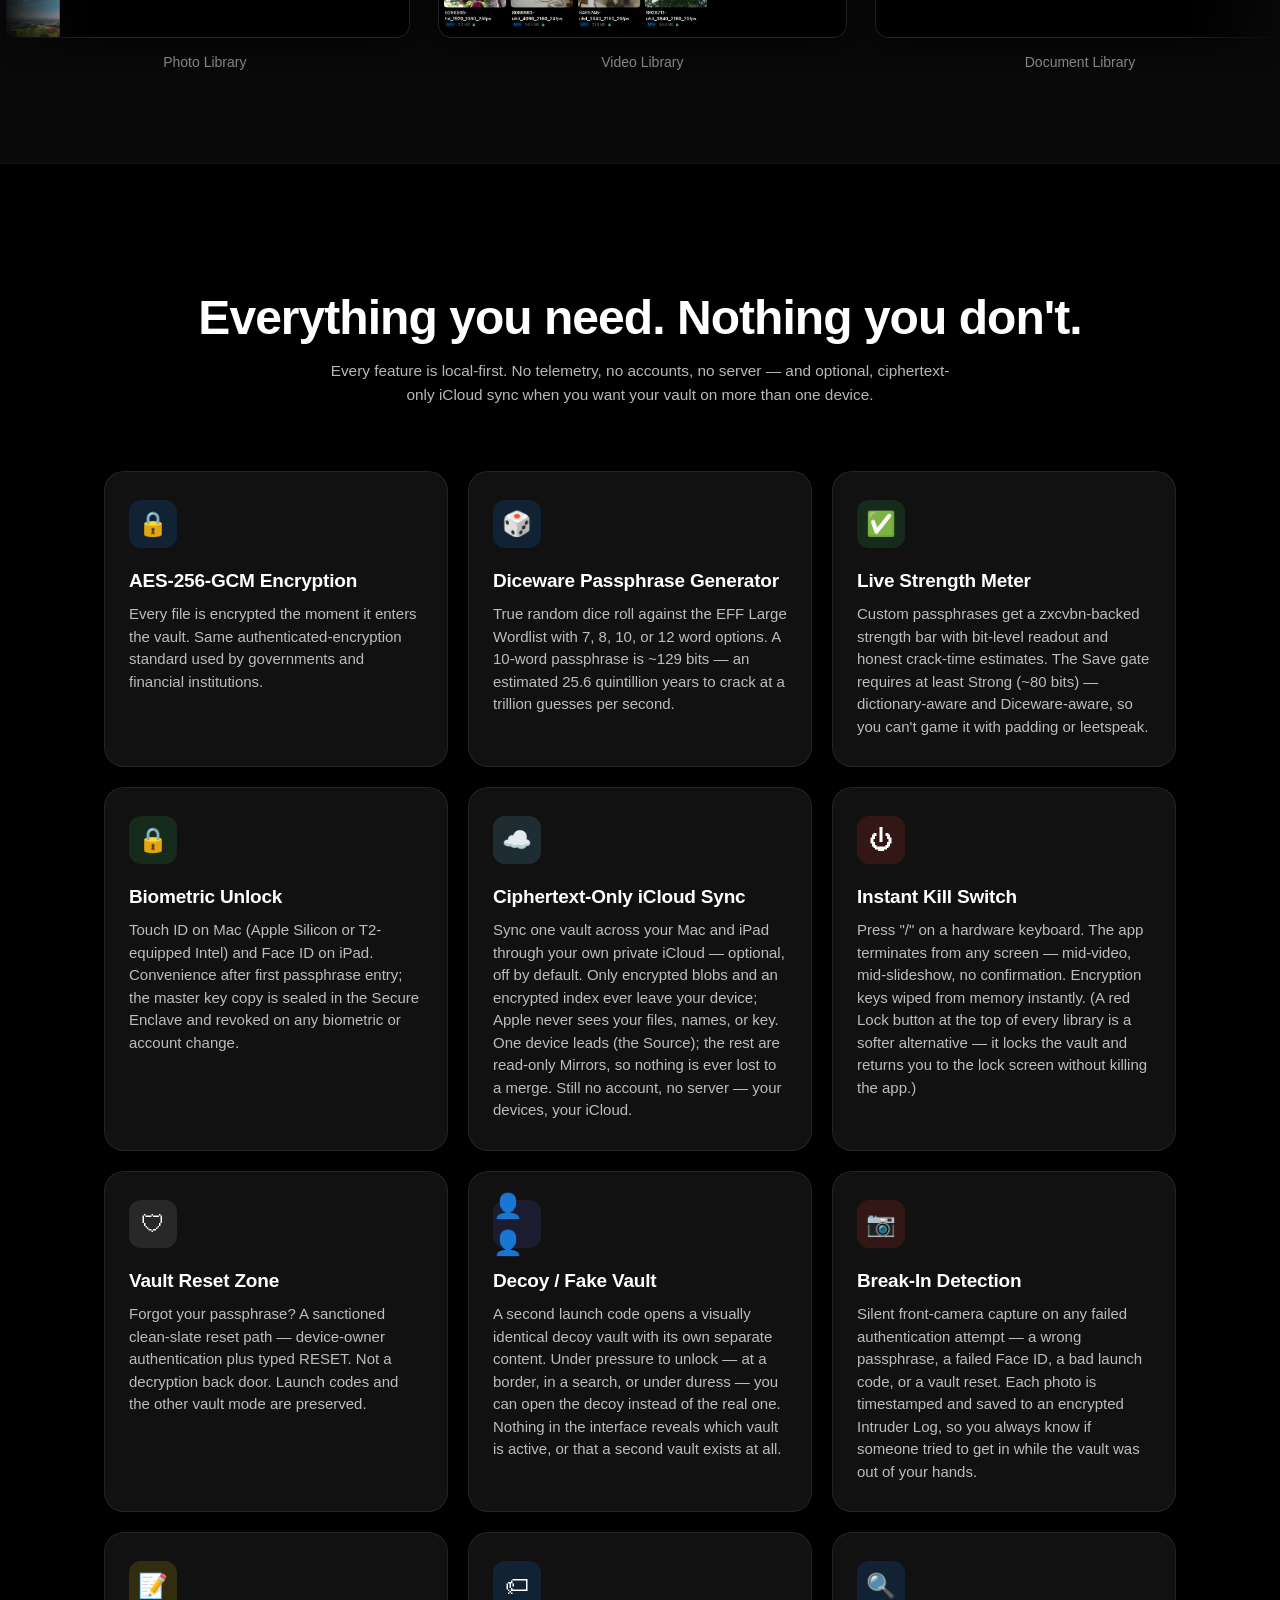
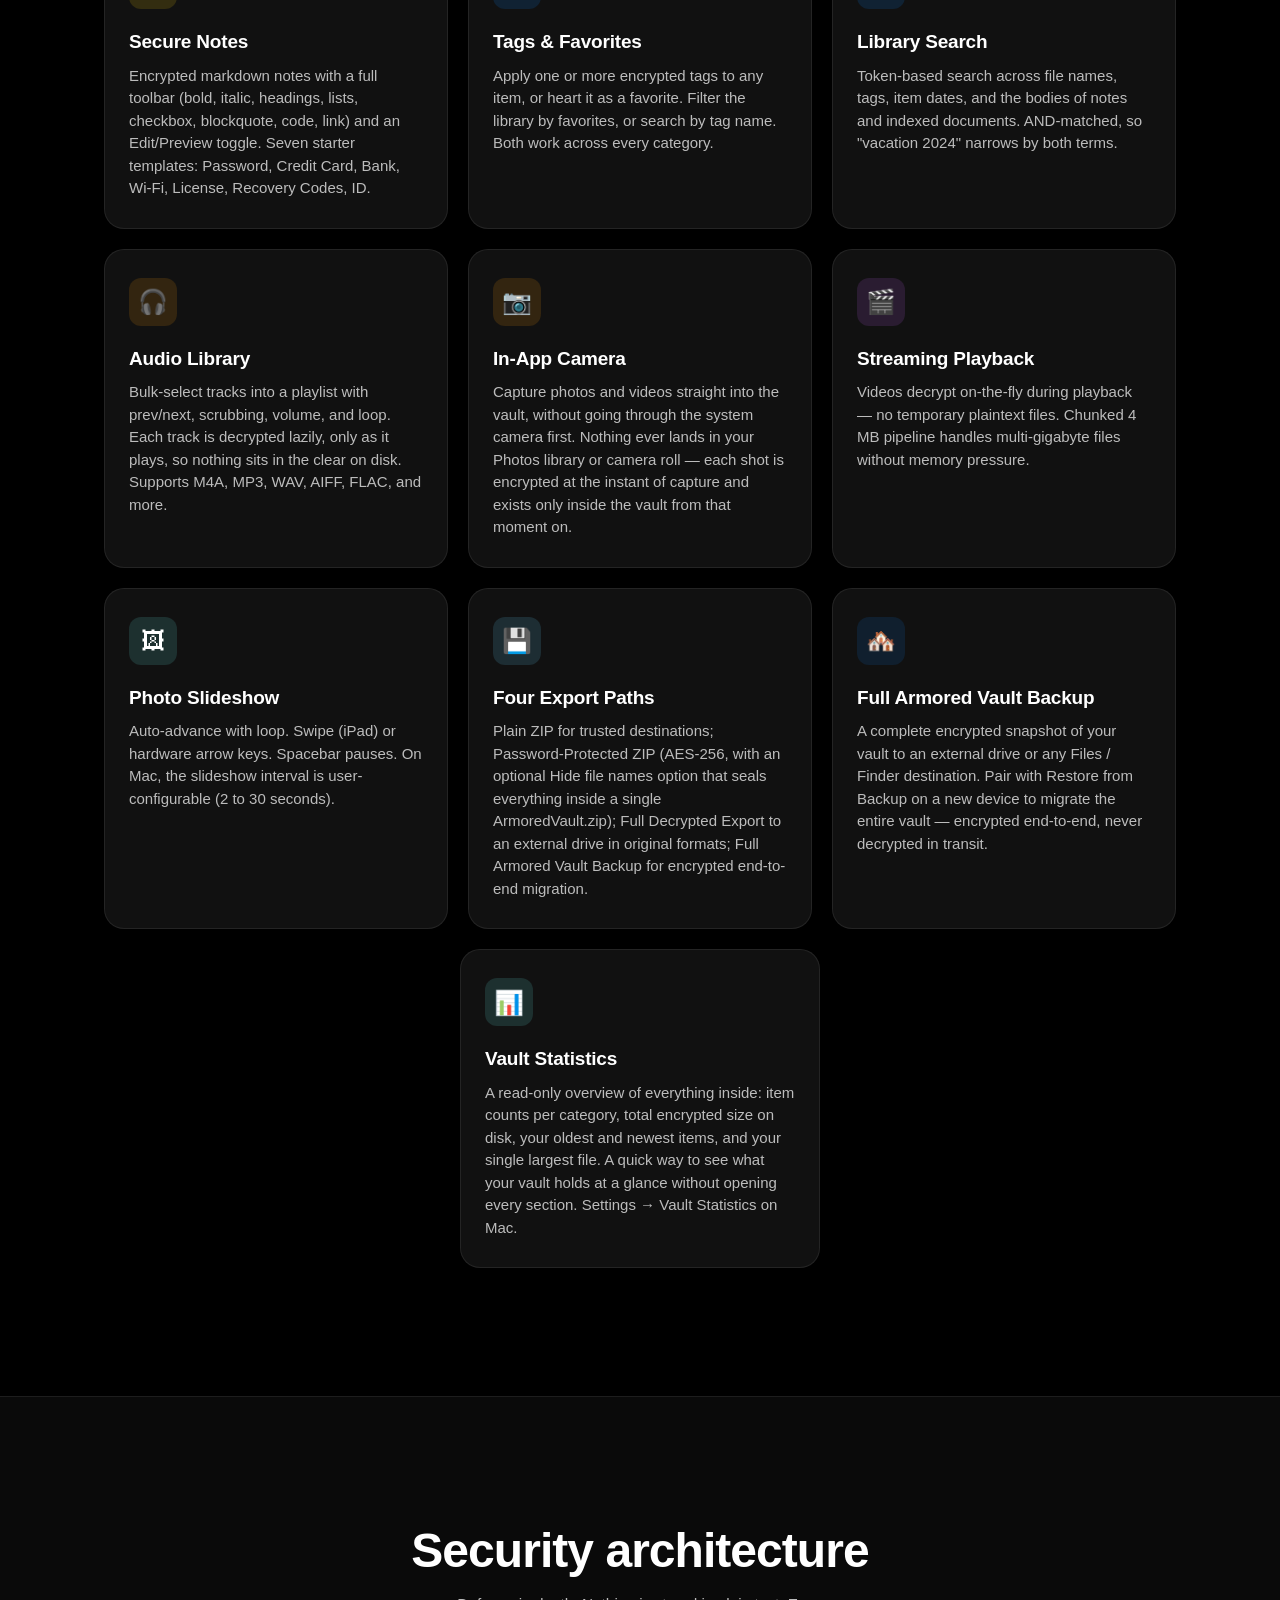
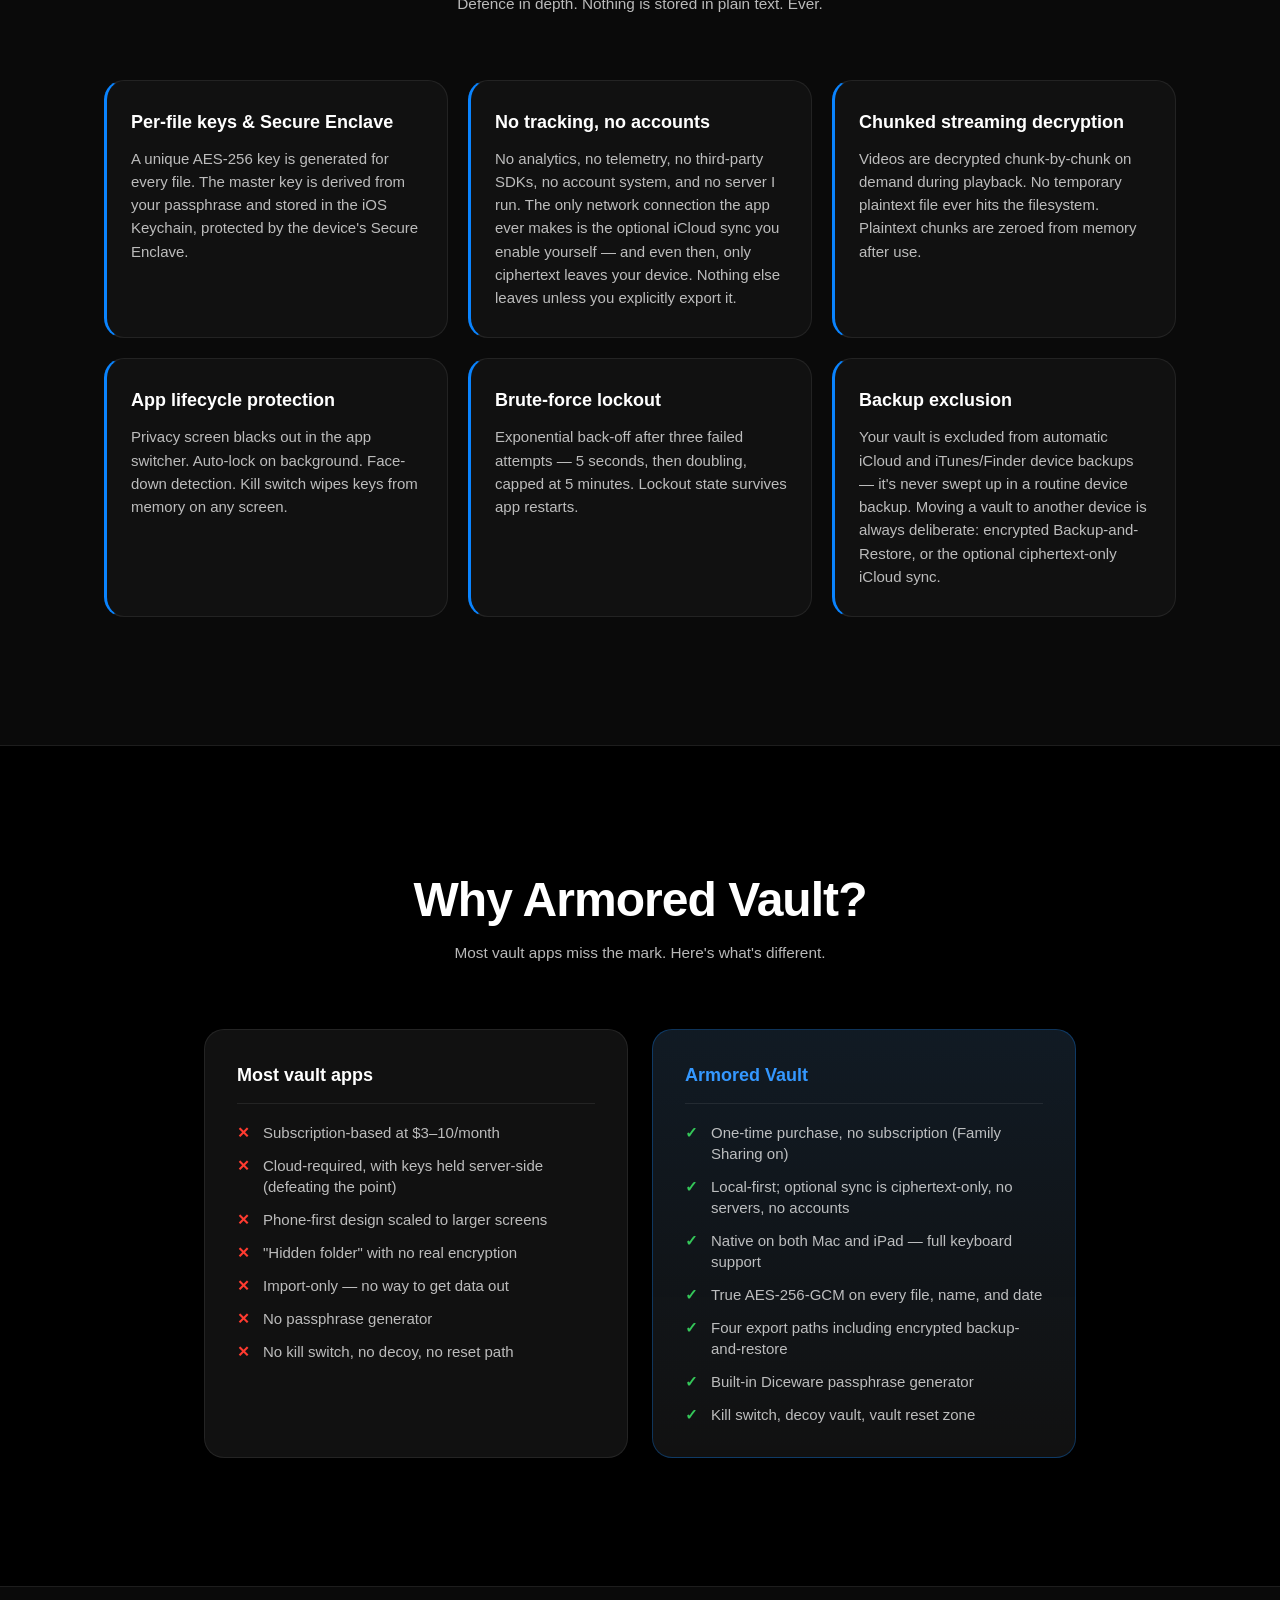
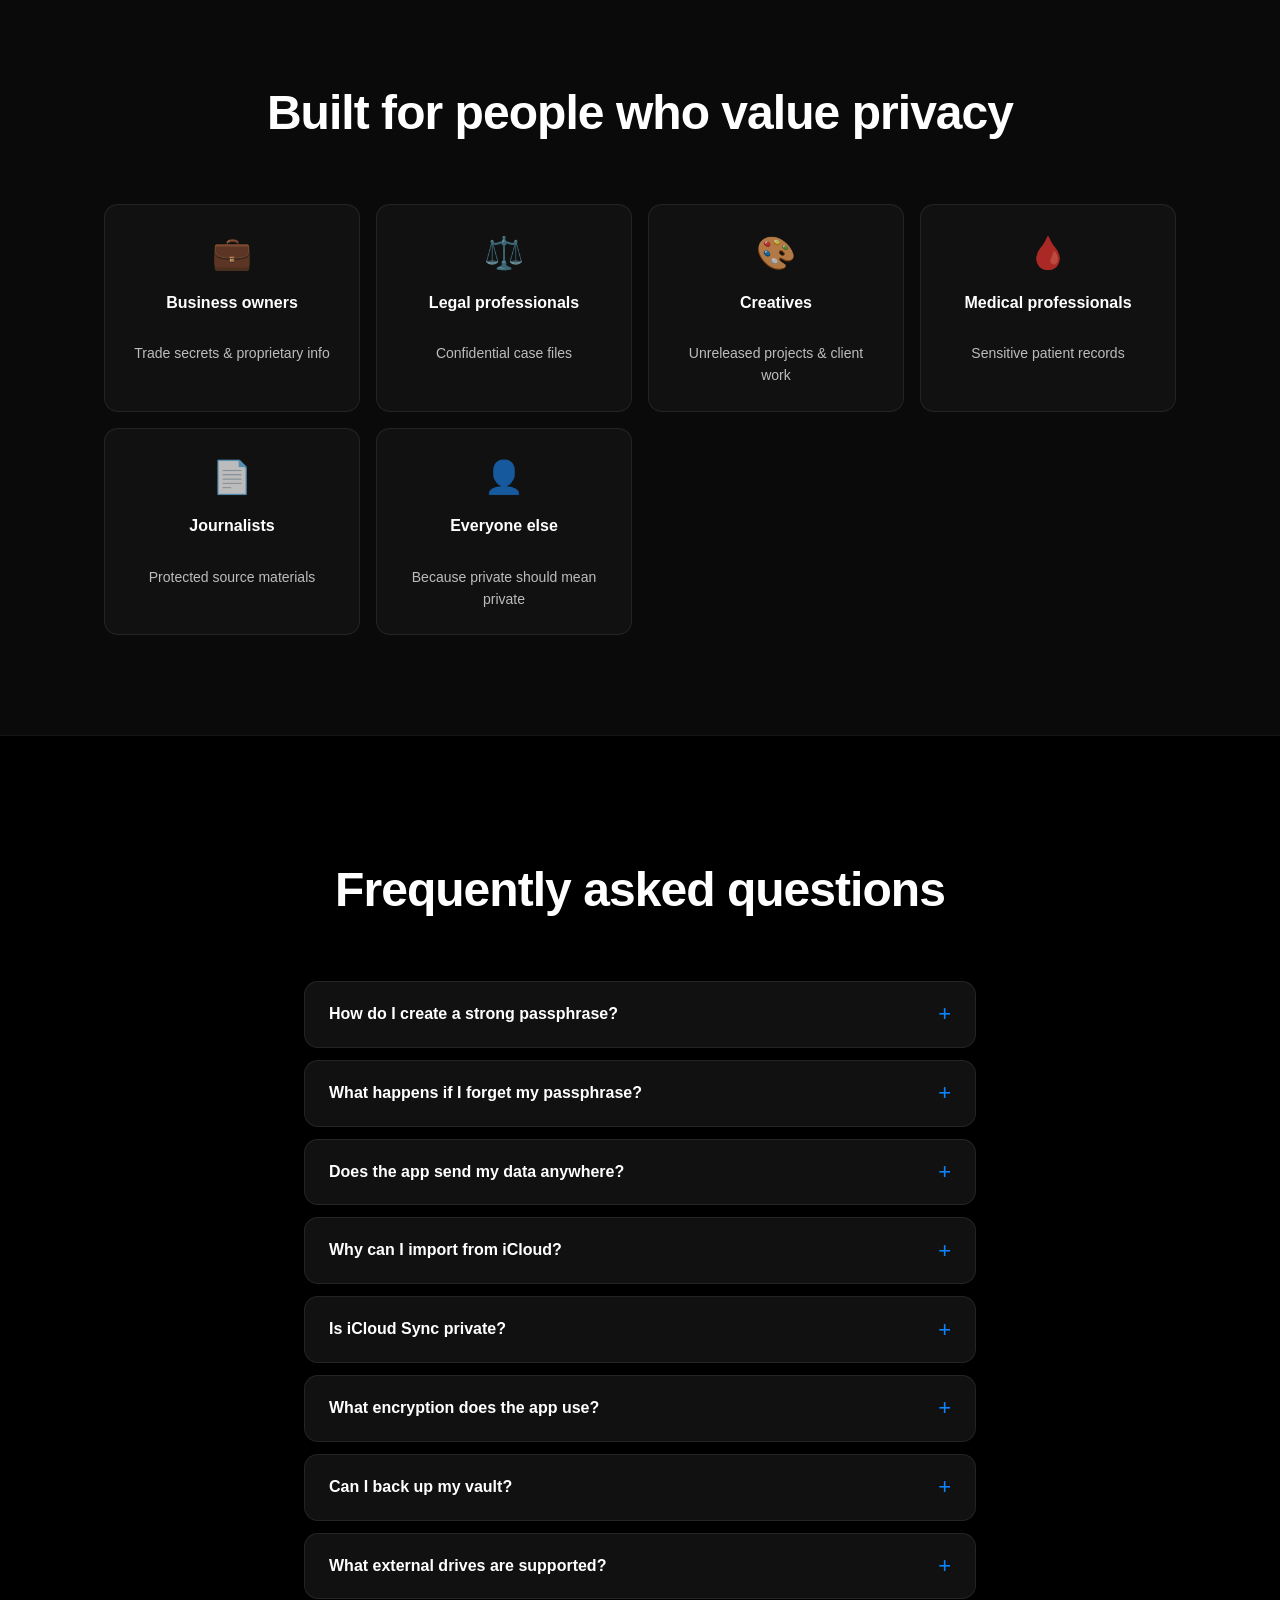
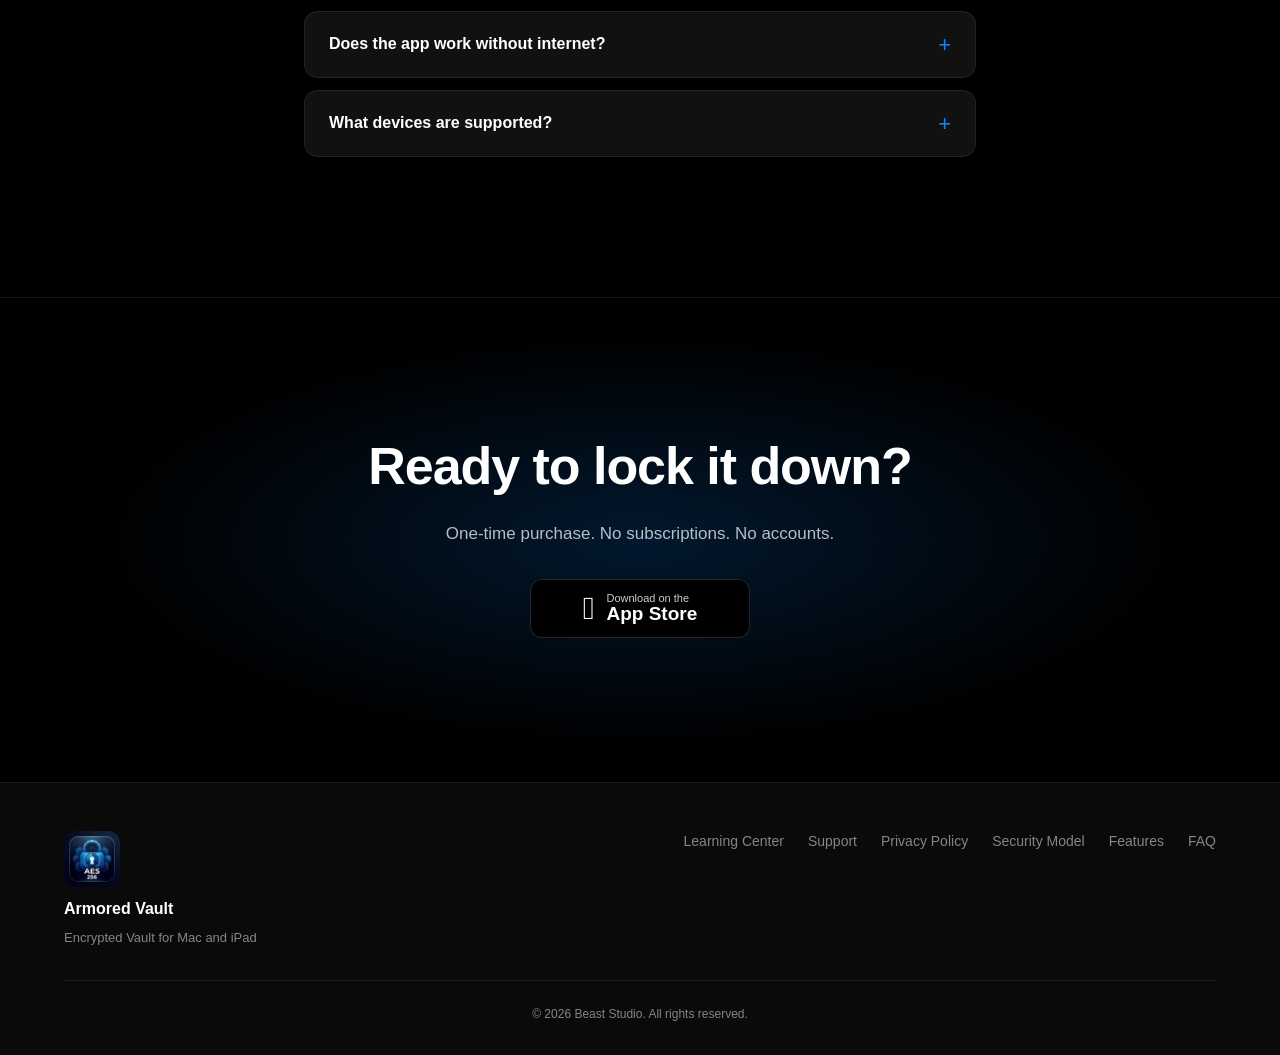
==== commit acc5acf4: "Update site for Mac launch: video hero, Mac-first copy, live App Store links - Swap hero image to Ma" ====
--- a/index.html
+++ b/index.html
@@ -26,7 +26,7 @@
             <a href="#security">Security</a>
             <a href="learning-center.html">Learning Center</a>
             <a href="support.html">Support</a>
-            <a href="#download" class="nav-cta">Download</a>
+            <a href="https://apps.apple.com/app/id6778332177" class="nav-cta" target="_blank" rel="noopener">Download</a>
         </nav>
     </div>
 </header>
@@ -35,11 +35,11 @@
 <section class="hero" id="top">
     <div class="hero-inner">
         <div class="hero-copy">
-            <span class="eyebrow">ENCRYPTED VAULT FOR iPAD AND MAC</span>
+            <span class="eyebrow">ENCRYPTED VAULT FOR MAC AND iPAD</span>
             <h1>Your files.<br>Your vault.<br><span class="accent">No tracking.</span></h1>
             <p class="hero-sub">AES-256 encryption for videos, photos, documents, audio &amp; encrypted notes. Built-in Diceware passphrase generator. Instant kill switch. No accounts, no servers, no tracking — and optional ciphertext-only iCloud sync when you want it.</p>
             <div class="hero-ctas">
-                <a href="#download" class="btn btn-primary">Download on the App Store</a>
+                <a href="https://apps.apple.com/app/id6778332177" class="btn btn-primary" target="_blank" rel="noopener">Download on the App Store</a>
                 <a href="#features" class="btn btn-ghost">See Features</a>
             </div>
             <ul class="hero-badges">
@@ -51,7 +51,7 @@
         </div>
         <div class="hero-device">
             <div class="device-frame">
-                <img src="Website Images/Photo Library.PNG" alt="Armored Vault photo library on iPad">
+                <img src="Website Images/Videos-1.png" alt="Armored Vault encrypted video library on Mac">
             </div>
         </div>
     </div>
@@ -431,7 +431,7 @@
 
         <details>
             <summary>What devices are supported?</summary>
-            <p>The iPad app runs on any iPad with iPadOS 18 or later. The Mac app runs on any Mac with macOS 14 or later. Mac and iPad are sold as separate App Store listings (not Universal Purchase) so each can be priced for its market; Family Sharing is enabled on both. There is no iPhone version — Armored Vault is desktop-and-tablet territory by design.</p>
+            <p>The iPad app runs on any iPad with iPadOS 18 or later. The Mac app runs on any Mac with macOS 14 or later. Armored Vault is a Universal Purchase — buy it once and it unlocks on both your Mac and iPad, with Family Sharing for up to six members of your Apple Family. There is no iPhone version — Armored Vault is desktop-and-tablet territory by design.</p>
         </details>
     </div>
 </section>
@@ -441,7 +441,7 @@
     <div class="download-inner">
         <h2>Ready to lock it down?</h2>
         <p>One-time purchase. No subscriptions. No accounts.</p>
-        <a href="#" class="app-store-btn" aria-label="Download on the App Store (coming soon)">
+        <a href="https://apps.apple.com/app/id6778332177" class="app-store-btn" target="_blank" rel="noopener" aria-label="Download Armored Vault on the App Store">
             <div class="app-store-pill">
                 <span class="app-store-apple">&#63743;</span>
                 <span class="app-store-text">
@@ -450,7 +450,6 @@
                 </span>
             </div>
         </a>
-        <p class="coming-soon">Coming soon to the App Store</p>
     </div>
 </section>
 
@@ -466,7 +465,7 @@
         <div class="footer-brand">
             <img class="nav-icon" src="assets/app-icon.png" alt="">
             <strong>Armored Vault</strong>
-            <p>Encrypted Vault for iPad and Mac</p>
+            <p>Encrypted Vault for Mac and iPad</p>
         </div>
         <nav class="footer-links">
             <a href="learning-center.html">Learning Center</a>
--- a/style.css
+++ b/style.css
@@ -162,7 +162,7 @@
     max-width: var(--max);
     margin: 0 auto;
     display: grid;
-    grid-template-columns: 1.1fr 1fr;
+    grid-template-columns: 1fr 1.6fr;
     gap: 60px;
     align-items: center;
 }
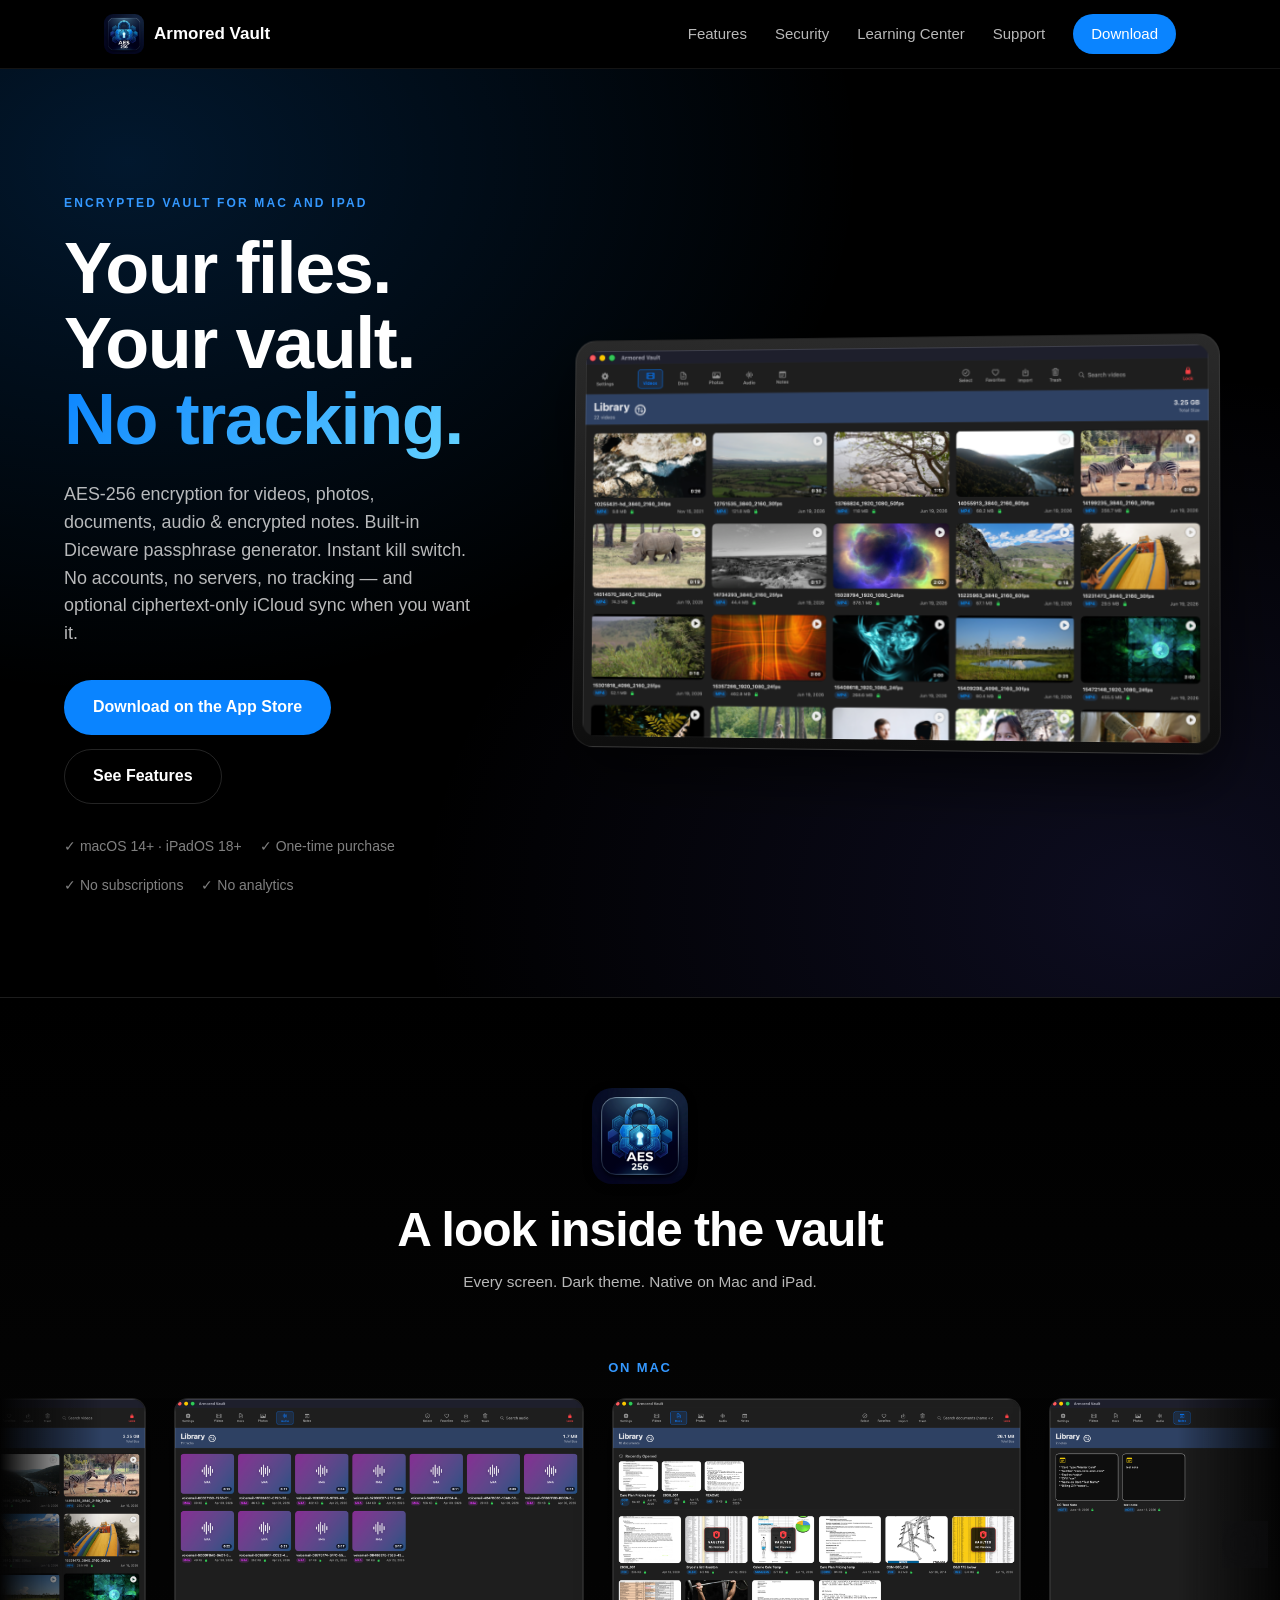
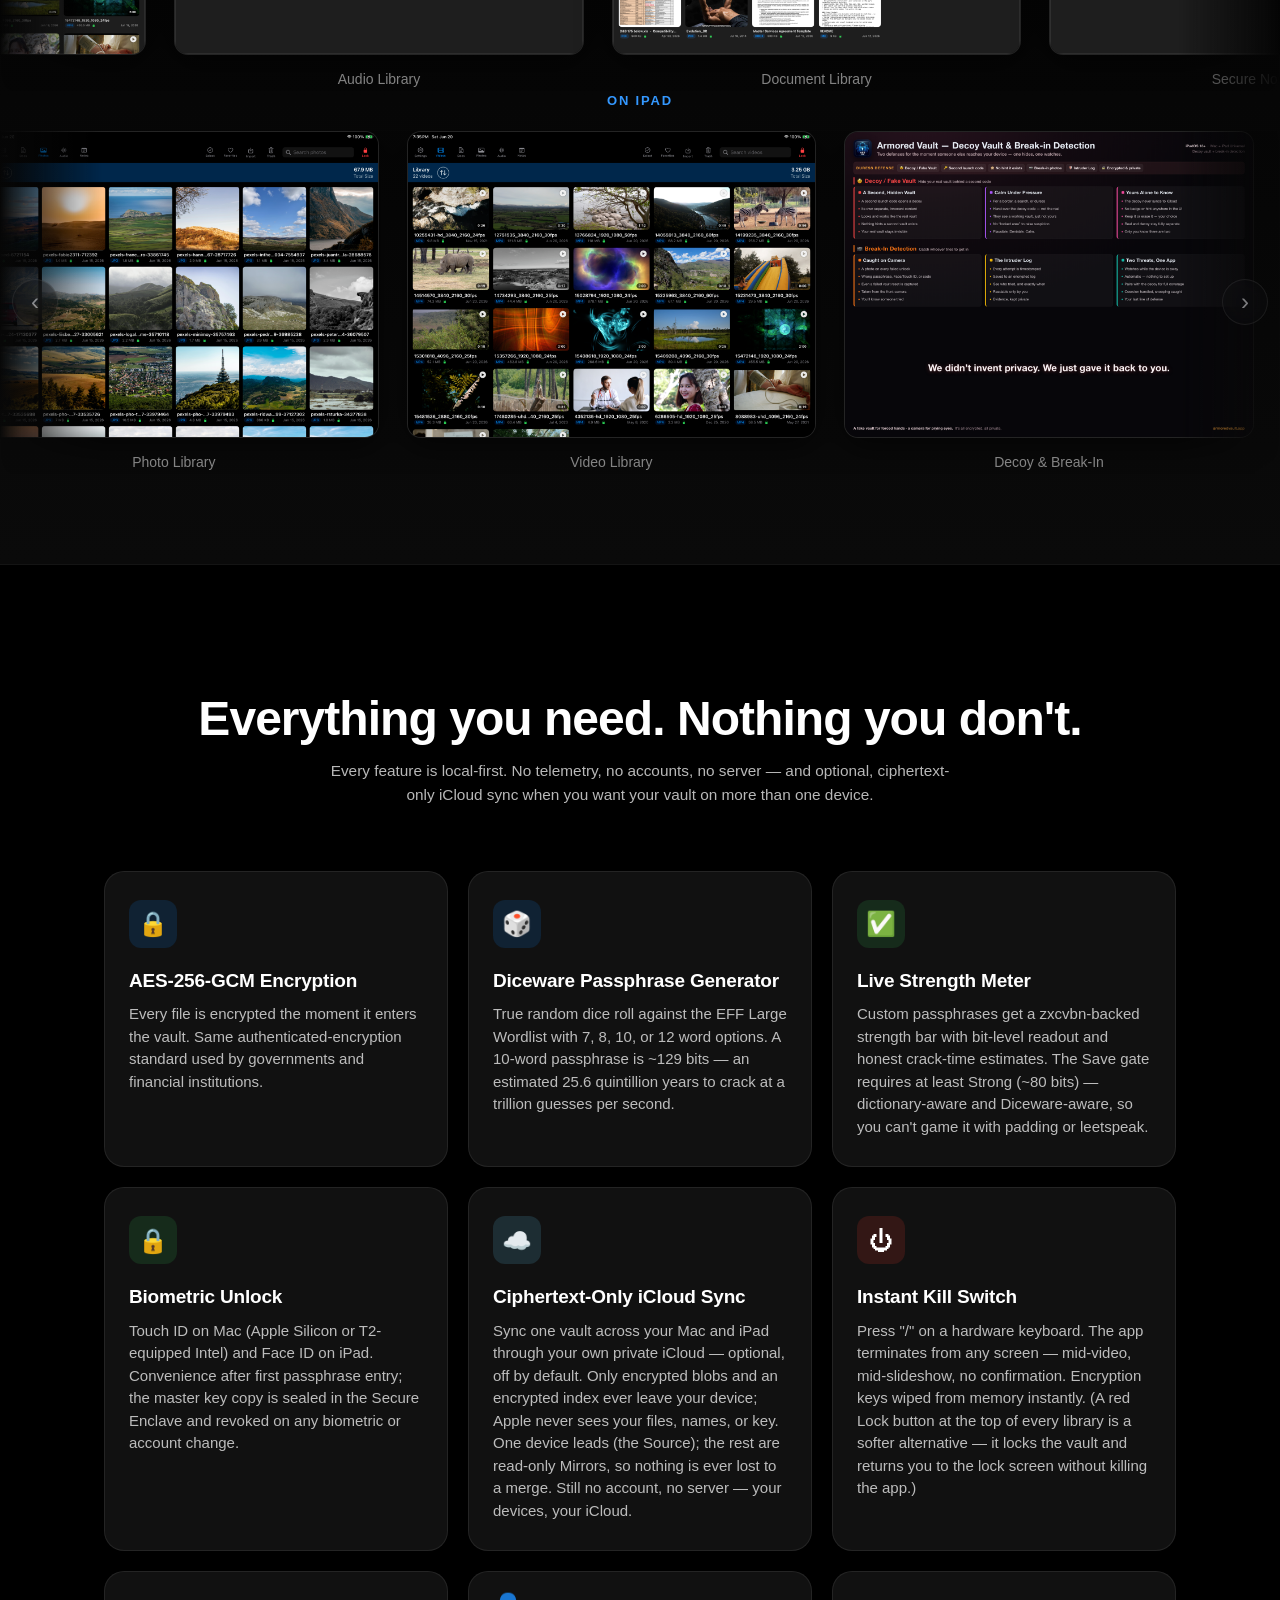
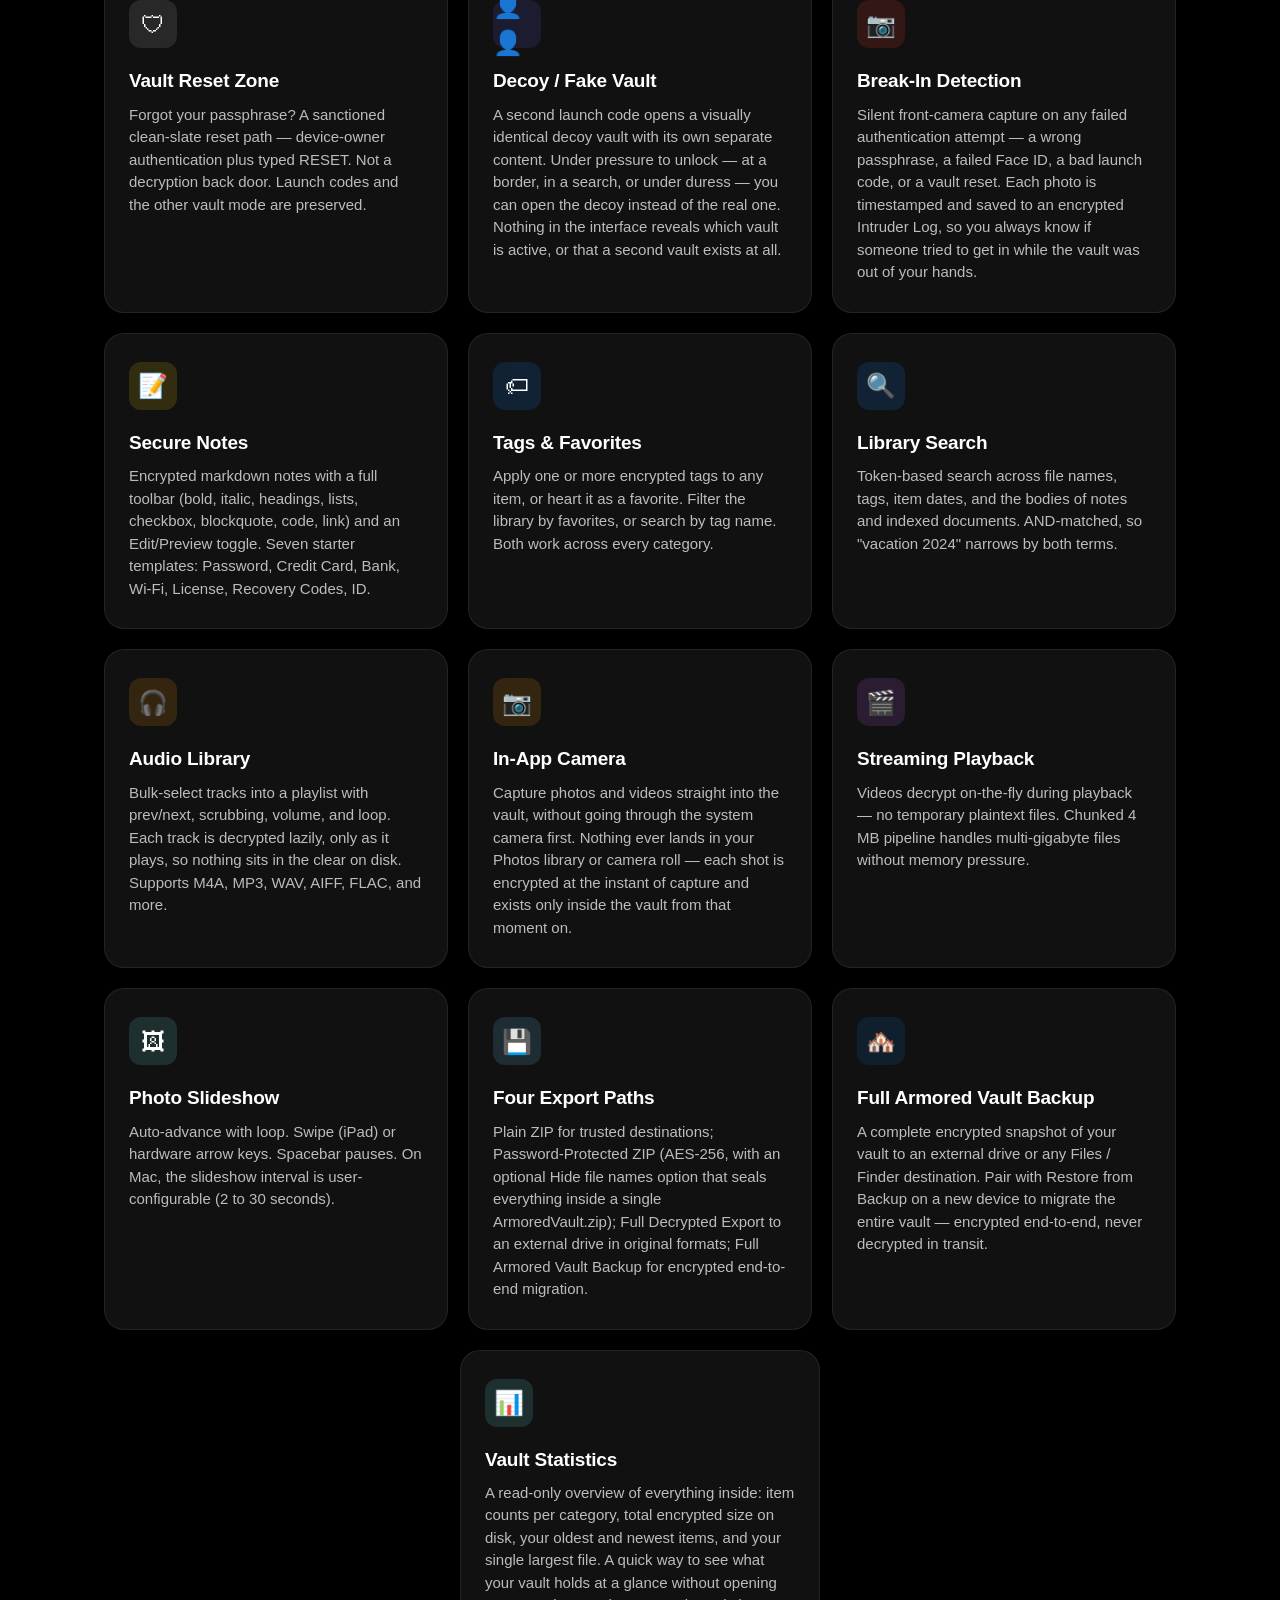
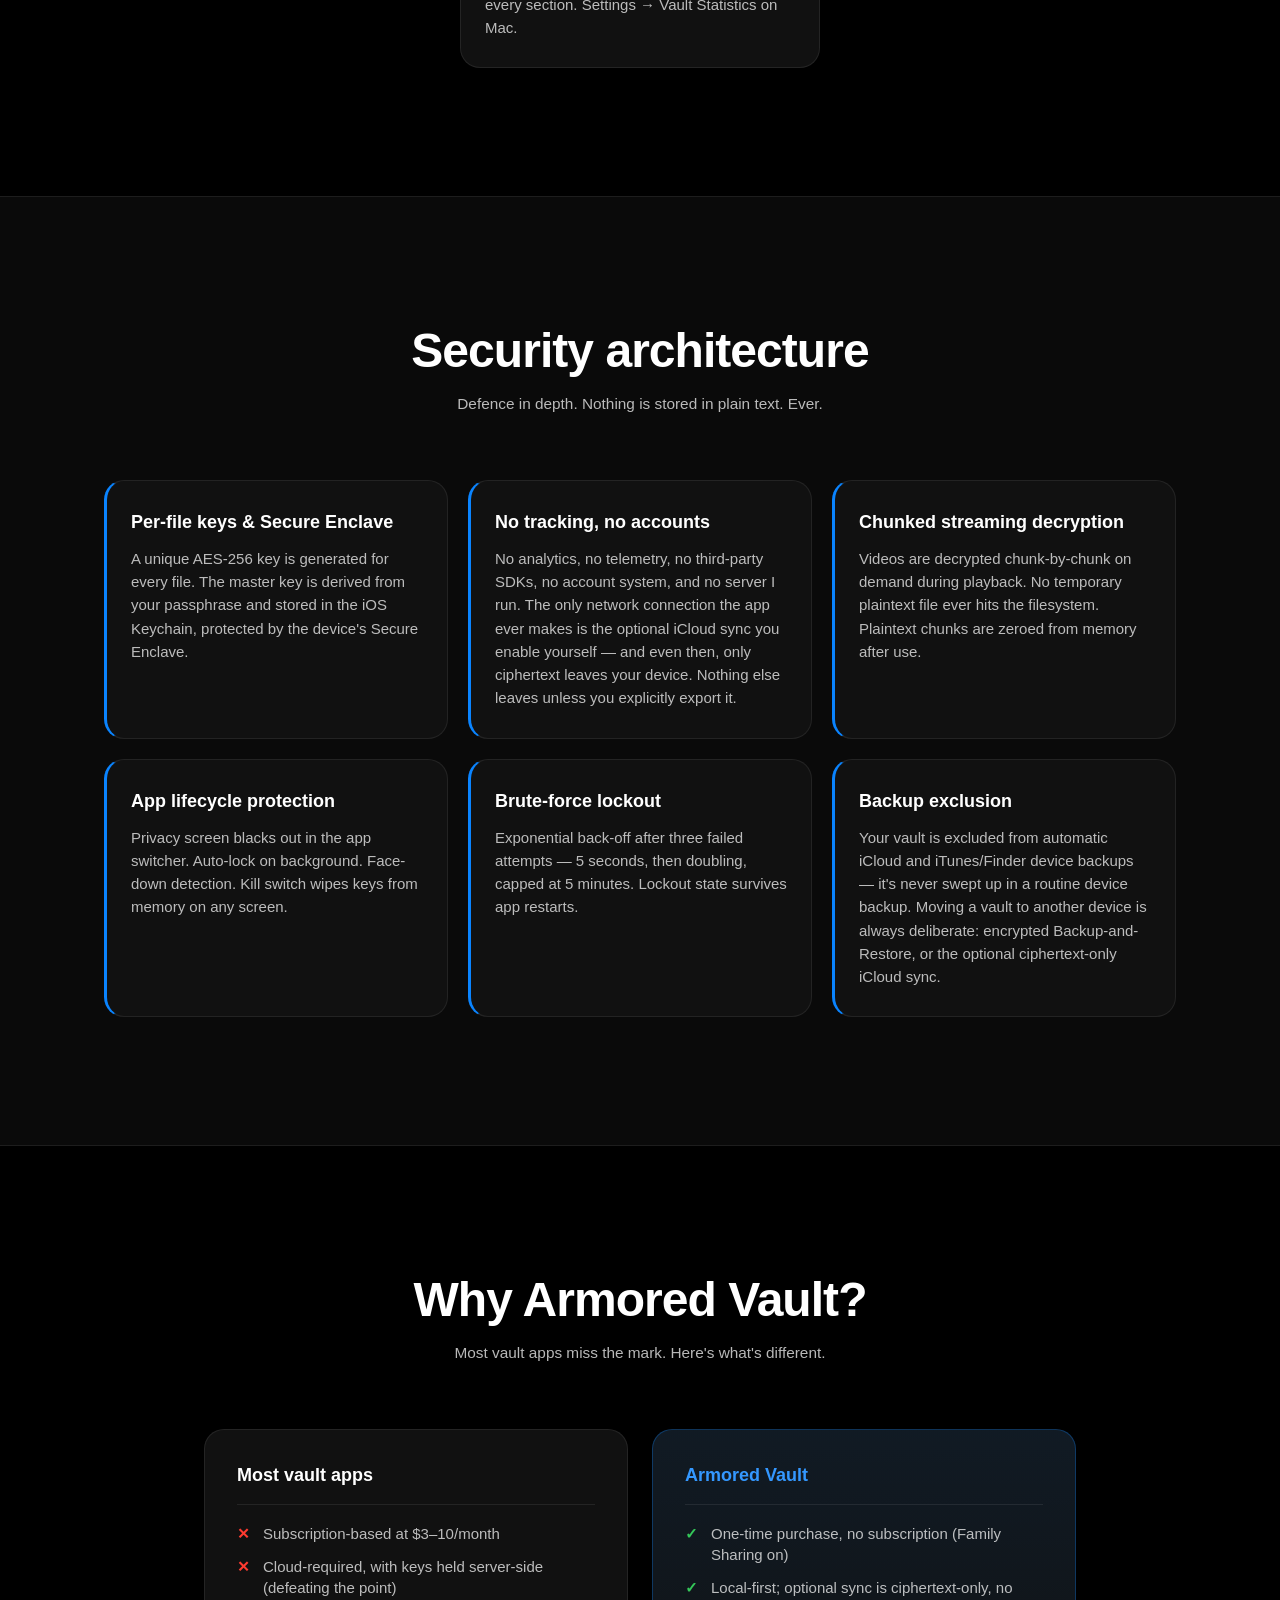
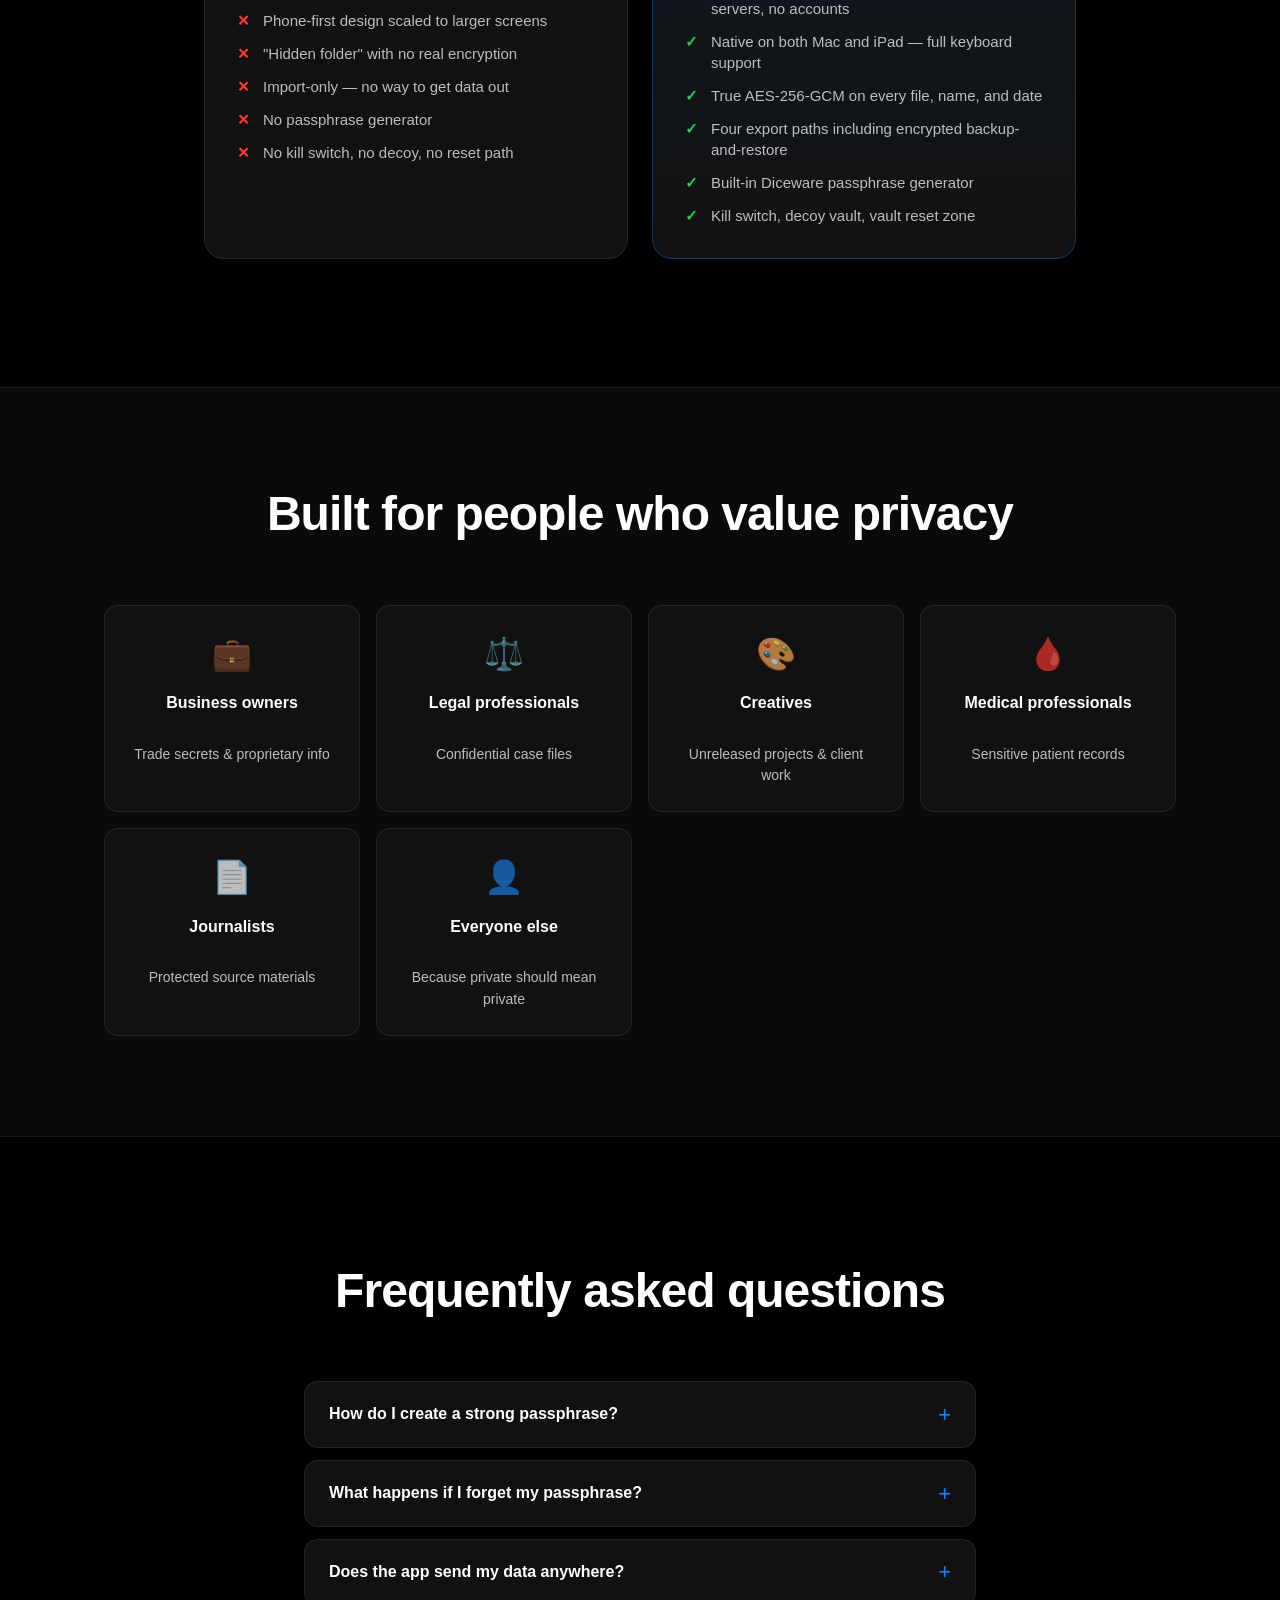
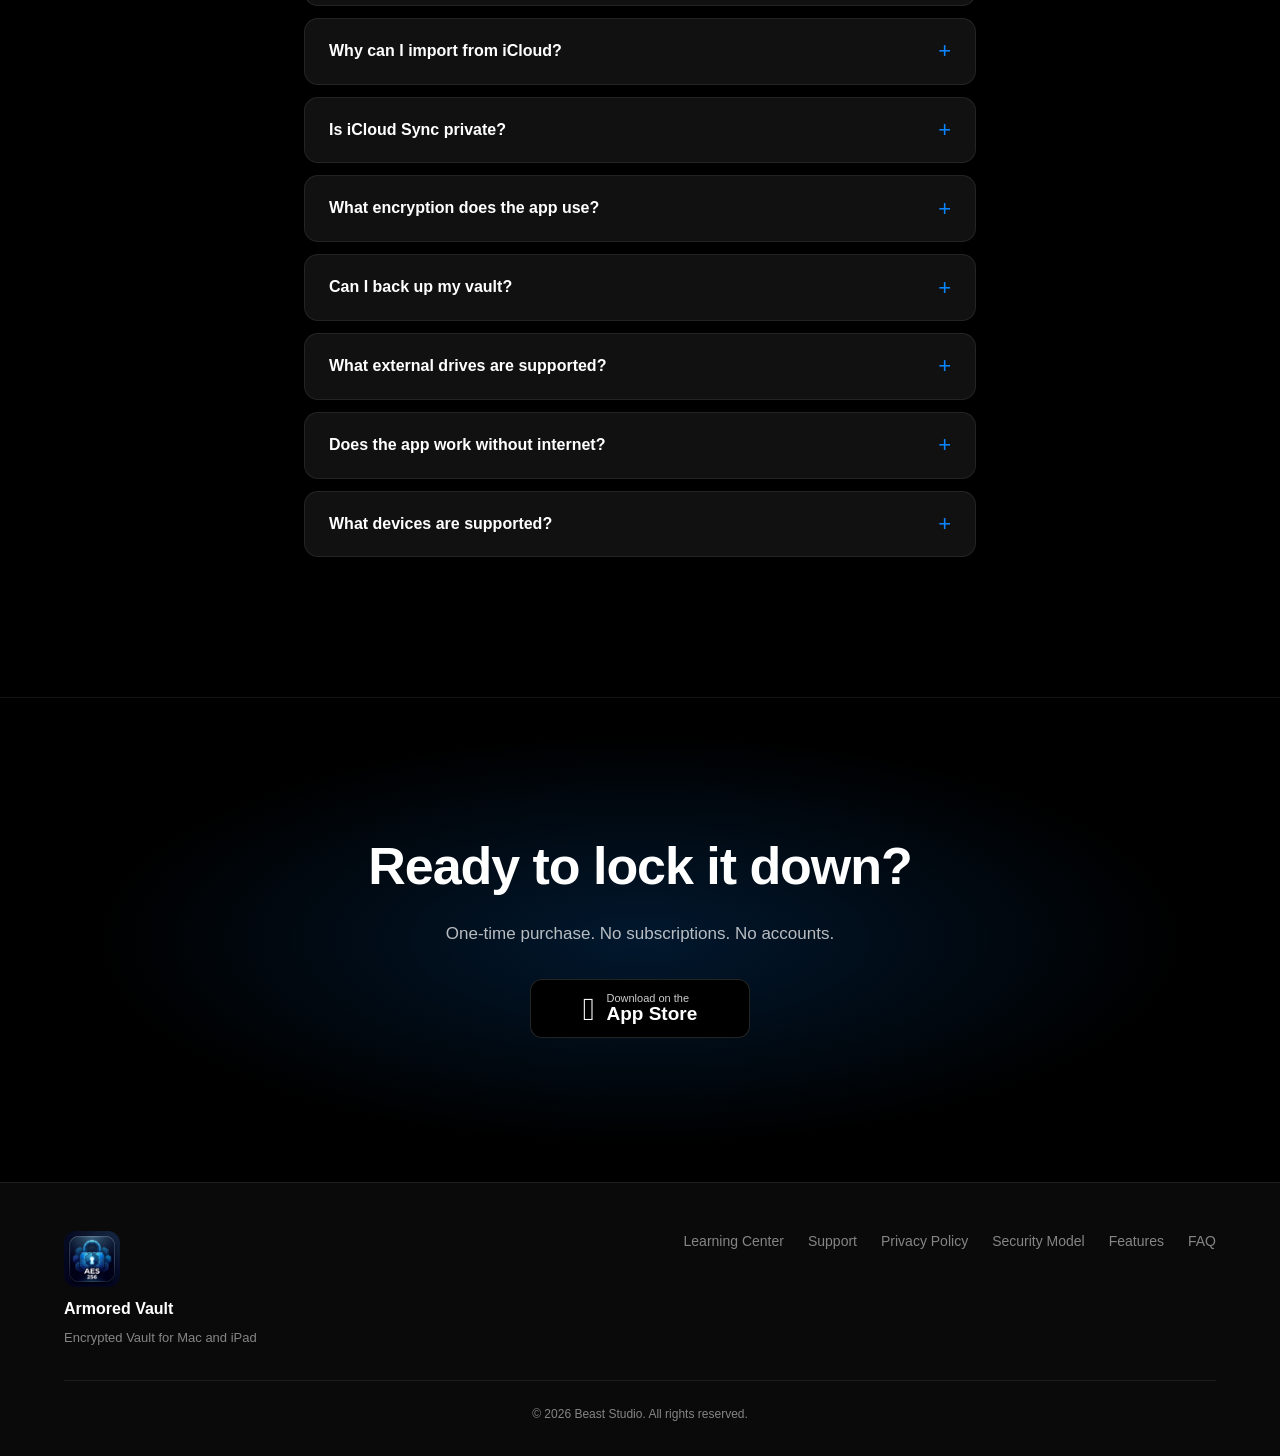
==== commit 5d750cc9: "Carousels: Mac row, swipable controls, rebuilt iPad row; prune old images - New "On Mac" carousel (1" ====
--- a/index.html
+++ b/index.html
@@ -64,6 +64,42 @@
         <h2>A look inside the vault</h2>
         <p>Every screen. Dark theme. Native on Mac and iPad.</p>
     </div>
+
+    <!-- On Mac (scrolls left-to-right) -->
+    <p class="marquee-label">On Mac</p>
+    <div class="marquee mac-marquee">
+        <div class="marquee-track">
+            <!-- Track 1 -->
+            <figure class="shot"><img src="Website Images/mac/Photos-1.png" alt="Photo Library on Mac"><figcaption>Photo Library</figcaption></figure>
+            <figure class="shot"><img src="Website Images/mac/Videos-1.png" alt="Video Library on Mac"><figcaption>Video Library</figcaption></figure>
+            <figure class="shot"><img src="Website Images/mac/Audio-1.png" alt="Audio Library on Mac"><figcaption>Audio Library</figcaption></figure>
+            <figure class="shot"><img src="Website Images/mac/Docs-1.png" alt="Document Library on Mac"><figcaption>Document Library</figcaption></figure>
+            <figure class="shot"><img src="Website Images/mac/Notes-1.png" alt="Secure Notes on Mac"><figcaption>Secure Notes</figcaption></figure>
+            <figure class="shot"><img src="Website Images/mac/Dice-1.png" alt="Generate Passphrase on Mac"><figcaption>Generate Passphrase</figcaption></figure>
+            <figure class="shot"><img src="Website Images/mac/Dice2-1.png" alt="Diceware passphrase on Mac"><figcaption>Diceware &mdash; 129 bits</figcaption></figure>
+            <figure class="shot"><img src="Website Images/mac/iCloud-1.png" alt="iCloud Sync on Mac"><figcaption>iCloud Sync</figcaption></figure>
+            <figure class="shot"><img src="Website Images/mac/Export-1.png" alt="Full Backup on Mac"><figcaption>Full Backup</figcaption></figure>
+            <figure class="shot"><img src="Website Images/mac/Statistics-1.png" alt="Vault Statistics on Mac"><figcaption>Vault Statistics</figcaption></figure>
+            <figure class="shot"><img src="Website Images/mac/Privacy-1.png" alt="Privacy on Mac"><figcaption>Privacy</figcaption></figure>
+            <figure class="shot"><img src="Website Images/mac/Decoy-1.png" alt="Decoy Vault on Mac"><figcaption>Decoy Vault</figcaption></figure>
+            <!-- Track 2 - duplicate for seamless loop -->
+            <figure class="shot" aria-hidden="true"><img src="Website Images/mac/Photos-1.png" alt=""><figcaption>Photo Library</figcaption></figure>
+            <figure class="shot" aria-hidden="true"><img src="Website Images/mac/Videos-1.png" alt=""><figcaption>Video Library</figcaption></figure>
+            <figure class="shot" aria-hidden="true"><img src="Website Images/mac/Audio-1.png" alt=""><figcaption>Audio Library</figcaption></figure>
+            <figure class="shot" aria-hidden="true"><img src="Website Images/mac/Docs-1.png" alt=""><figcaption>Document Library</figcaption></figure>
+            <figure class="shot" aria-hidden="true"><img src="Website Images/mac/Notes-1.png" alt=""><figcaption>Secure Notes</figcaption></figure>
+            <figure class="shot" aria-hidden="true"><img src="Website Images/mac/Dice-1.png" alt=""><figcaption>Generate Passphrase</figcaption></figure>
+            <figure class="shot" aria-hidden="true"><img src="Website Images/mac/Dice2-1.png" alt=""><figcaption>Diceware &mdash; 129 bits</figcaption></figure>
+            <figure class="shot" aria-hidden="true"><img src="Website Images/mac/iCloud-1.png" alt=""><figcaption>iCloud Sync</figcaption></figure>
+            <figure class="shot" aria-hidden="true"><img src="Website Images/mac/Export-1.png" alt=""><figcaption>Full Backup</figcaption></figure>
+            <figure class="shot" aria-hidden="true"><img src="Website Images/mac/Statistics-1.png" alt=""><figcaption>Vault Statistics</figcaption></figure>
+            <figure class="shot" aria-hidden="true"><img src="Website Images/mac/Privacy-1.png" alt=""><figcaption>Privacy</figcaption></figure>
+            <figure class="shot" aria-hidden="true"><img src="Website Images/mac/Decoy-1.png" alt=""><figcaption>Decoy Vault</figcaption></figure>
+        </div>
+    </div>
+
+    <!-- On iPad (scrolls right-to-left) -->
+    <p class="marquee-label">On iPad</p>
     <div class="marquee">
         <div class="marquee-track">
             <!-- Track 1 -->
@@ -75,46 +111,13 @@
                 <img src="Website Images/Video Library.PNG" alt="Video Library">
                 <figcaption>Video Library</figcaption>
             </figure>
-            <figure class="shot">
-                <img src="Website Images/Documents Library.PNG" alt="Document Library">
-                <figcaption>Document Library</figcaption>
-            </figure>
-            <figure class="shot">
-                <img src="Website Images/Notes Library.PNG" alt="Secure Notes">
-                <figcaption>Secure Notes</figcaption>
-            </figure>
-            <figure class="shot">
-                <img src="Website Images/Generate Passphrase.PNG" alt="Generate Passphrase">
-                <figcaption>Generate Passphrase</figcaption>
-            </figure>
-            <figure class="shot">
-                <img src="Website Images/Generate Passphrase 2.PNG" alt="Diceware passphrase revealed">
-                <figcaption>Diceware &mdash; 129 bits</figcaption>
-            </figure>
-            <figure class="shot">
-                <img src="Website Images/Vault Reset.PNG" alt="Vault Reset Zone">
-                <figcaption>Vault Reset Zone</figcaption>
-            </figure>
-            <figure class="shot">
-                <img src="Website Images/Test Passphrase.PNG" alt="Test a Passphrase">
-                <figcaption>Test a Passphrase</figcaption>
-            </figure>
-            <figure class="shot">
-                <img src="Website Images/Feature Guide 1.PNG" alt="Feature Guide">
-                <figcaption>Feature Guide</figcaption>
-            </figure>
-            <figure class="shot">
-                <img src="Website Images/Full Backup.PNG" alt="Full Backup to external drive">
-                <figcaption>Full Backup &mdash; External Drive</figcaption>
-            </figure>
-            <figure class="shot">
-                <img src="Website Images/Settings.PNG" alt="Settings overview">
-                <figcaption>Settings</figcaption>
-            </figure>
-            <figure class="shot">
-                <img src="Website Images/Settings 2.PNG" alt="Settings — Logs &amp; Export">
-                <figcaption>Logs &amp; Export</figcaption>
-            </figure>
+            <figure class="shot"><img src="Website Images/asc-ipad/01_Decoy-BreakIn.png" alt="Decoy Vault and Break-In Detection"><figcaption>Decoy &amp; Break-In</figcaption></figure>
+            <figure class="shot"><img src="Website Images/asc-ipad/03_Encryption.png" alt="AES-256 encryption"><figcaption>Encryption</figcaption></figure>
+            <figure class="shot"><img src="Website Images/asc-ipad/05_iCloud.png" alt="Ciphertext-only iCloud sync"><figcaption>iCloud Sync</figcaption></figure>
+            <figure class="shot"><img src="Website Images/asc-ipad/06_Passphrase-Hero.png" alt="Passphrase protection"><figcaption>Passphrase</figcaption></figure>
+            <figure class="shot"><img src="Website Images/asc-ipad/07_Diceware.png" alt="Diceware passphrase generator"><figcaption>Diceware</figcaption></figure>
+            <figure class="shot"><img src="Website Images/asc-ipad/08_Feature-Map.png" alt="Feature map"><figcaption>Feature Map</figcaption></figure>
+            <figure class="shot"><img src="Website Images/asc-ipad/09_Pricing.png" alt="Pricing"><figcaption>Pricing</figcaption></figure>
             <!-- Track 2 — duplicate for seamless loop (aria-hidden so screen readers don't repeat) -->
             <figure class="shot" aria-hidden="true">
                 <img src="Website Images/Photo Library.PNG" alt="">
@@ -124,46 +127,13 @@
                 <img src="Website Images/Video Library.PNG" alt="">
                 <figcaption>Video Library</figcaption>
             </figure>
-            <figure class="shot" aria-hidden="true">
-                <img src="Website Images/Documents Library.PNG" alt="">
-                <figcaption>Document Library</figcaption>
-            </figure>
-            <figure class="shot" aria-hidden="true">
-                <img src="Website Images/Notes Library.PNG" alt="">
-                <figcaption>Secure Notes</figcaption>
-            </figure>
-            <figure class="shot" aria-hidden="true">
-                <img src="Website Images/Generate Passphrase.PNG" alt="">
-                <figcaption>Generate Passphrase</figcaption>
-            </figure>
-            <figure class="shot" aria-hidden="true">
-                <img src="Website Images/Generate Passphrase 2.PNG" alt="">
-                <figcaption>Diceware &mdash; 129 bits</figcaption>
-            </figure>
-            <figure class="shot" aria-hidden="true">
-                <img src="Website Images/Vault Reset.PNG" alt="">
-                <figcaption>Vault Reset Zone</figcaption>
-            </figure>
-            <figure class="shot" aria-hidden="true">
-                <img src="Website Images/Test Passphrase.PNG" alt="">
-                <figcaption>Test a Passphrase</figcaption>
-            </figure>
-            <figure class="shot" aria-hidden="true">
-                <img src="Website Images/Feature Guide 1.PNG" alt="">
-                <figcaption>Feature Guide</figcaption>
-            </figure>
-            <figure class="shot" aria-hidden="true">
-                <img src="Website Images/Full Backup.PNG" alt="">
-                <figcaption>Full Backup &mdash; External Drive</figcaption>
-            </figure>
-            <figure class="shot" aria-hidden="true">
-                <img src="Website Images/Settings.PNG" alt="">
-                <figcaption>Settings</figcaption>
-            </figure>
-            <figure class="shot" aria-hidden="true">
-                <img src="Website Images/Settings 2.PNG" alt="">
-                <figcaption>Logs &amp; Export</figcaption>
-            </figure>
+            <figure class="shot" aria-hidden="true"><img src="Website Images/asc-ipad/01_Decoy-BreakIn.png" alt=""><figcaption>Decoy &amp; Break-In</figcaption></figure>
+            <figure class="shot" aria-hidden="true"><img src="Website Images/asc-ipad/03_Encryption.png" alt=""><figcaption>Encryption</figcaption></figure>
+            <figure class="shot" aria-hidden="true"><img src="Website Images/asc-ipad/05_iCloud.png" alt=""><figcaption>iCloud Sync</figcaption></figure>
+            <figure class="shot" aria-hidden="true"><img src="Website Images/asc-ipad/06_Passphrase-Hero.png" alt=""><figcaption>Passphrase</figcaption></figure>
+            <figure class="shot" aria-hidden="true"><img src="Website Images/asc-ipad/07_Diceware.png" alt=""><figcaption>Diceware</figcaption></figure>
+            <figure class="shot" aria-hidden="true"><img src="Website Images/asc-ipad/08_Feature-Map.png" alt=""><figcaption>Feature Map</figcaption></figure>
+            <figure class="shot" aria-hidden="true"><img src="Website Images/asc-ipad/09_Pricing.png" alt=""><figcaption>Pricing</figcaption></figure>
         </div>
     </div>
 </section>
@@ -534,5 +504,89 @@
 </script>
 
 <script src="assets/nav.js"></script>
+<script>
+(function () {
+  var reduce = window.matchMedia('(prefers-reduced-motion: reduce)').matches;
+  document.querySelectorAll('.marquee').forEach(function (m) {
+    var track = m.querySelector('.marquee-track');
+    if (!track) return;
+
+    // wrap each marquee so the buttons can position over it
+    var wrap = document.createElement('div');
+    wrap.className = 'marquee-wrap';
+    m.parentNode.insertBefore(wrap, m);
+    wrap.appendChild(m);
+
+    var prev = document.createElement('button');
+    prev.type = 'button'; prev.className = 'marq-btn marq-prev';
+    prev.setAttribute('aria-label', 'Scroll left'); prev.innerHTML = '&#8249;';
+    var next = document.createElement('button');
+    next.type = 'button'; next.className = 'marq-btn marq-next';
+    next.setAttribute('aria-label', 'Scroll right'); next.innerHTML = '&#8250;';
+    wrap.appendChild(prev); wrap.appendChild(next);
+
+    var reverse = m.classList.contains('mac-marquee');
+    var half = function () { return track.scrollWidth / 2 + 14; }; // +gap/2 keeps the loop seamless
+    var paused = false;
+    var speed = 0.4;
+    var pos = 0;
+
+    function loop() {
+      if (!paused && !reduce && m.scrollWidth > m.clientWidth) {
+        var h = half();
+        if (Math.abs(pos - m.scrollLeft) > 1.5) { pos = m.scrollLeft; } // resync if the user scrolled/dragged
+        pos += reverse ? -speed : speed;
+        if (pos >= h) { pos -= h; } else if (pos < 0) { pos += h; }
+        m.scrollLeft = pos; // drive from a float; scrollLeft floors, which otherwise stalls forward drift
+      }
+      requestAnimationFrame(loop);
+    }
+    window.addEventListener('load', function () { if (reverse) { m.scrollLeft = half(); } pos = m.scrollLeft; });
+    requestAnimationFrame(loop);
+
+    var down = false, sx = 0, sl = 0, moved = false;
+    function endDrag() { if (!down) return; down = false; m.classList.remove('dragging'); }
+
+    wrap.addEventListener('mouseenter', function () { paused = true; });
+    wrap.addEventListener('mouseleave', function () { paused = false; endDrag(); });
+    wrap.addEventListener('focusin', function () { paused = true; });
+    wrap.addEventListener('focusout', function () { paused = false; });
+    m.addEventListener('touchstart', function () { paused = true; }, { passive: true });
+    m.addEventListener('touchend', function () { paused = false; }, { passive: true });
+
+    // desktop click-drag (mouse only; touch/trackpad scroll natively).
+    // Becomes a drag only once the pointer moves, so a plain click still
+    // reaches the image and opens the lightbox.
+    m.addEventListener('pointerdown', function (e) {
+      if (e.pointerType !== 'mouse') return;
+      down = true; moved = false; sx = e.clientX; sl = m.scrollLeft; paused = true;
+    });
+    m.addEventListener('pointermove', function (e) {
+      if (!down) return;
+      var dx = e.clientX - sx;
+      if (!moved && Math.abs(dx) > 6) {
+        moved = true;
+        m.classList.add('dragging');
+        try { m.setPointerCapture(e.pointerId); } catch (err) {}
+      }
+      if (moved) { m.scrollLeft = sl - dx; }
+    });
+    m.addEventListener('pointerup', endDrag);
+    m.addEventListener('pointercancel', endDrag);
+    // if it was a real drag, swallow the click so it doesn't also open the lightbox
+    m.addEventListener('click', function (e) {
+      if (moved) { e.preventDefault(); e.stopPropagation(); }
+    }, true);
+
+    function stepBy() {
+      var s = track.querySelector('.shot');
+      var w = s ? s.getBoundingClientRect().width : 320;
+      return (w + 28) * 2;
+    }
+    prev.addEventListener('click', function () { m.scrollBy({ left: -stepBy(), behavior: 'smooth' }); });
+    next.addEventListener('click', function () { m.scrollBy({ left: stepBy(), behavior: 'smooth' }); });
+  });
+})();
+</script>
 </body>
 </html>
--- a/style.css
+++ b/style.css
@@ -163,7 +163,7 @@
     margin: 0 auto;
     display: grid;
     grid-template-columns: 1fr 1.6fr;
-    gap: 60px;
+    gap: 96px;
     align-items: center;
 }
 .eyebrow {
@@ -279,11 +279,20 @@
     border-bottom: 1px solid var(--border);
 }
 .marquee {
-    overflow: hidden;
+    overflow-x: auto;
+    overflow-y: hidden;
     position: relative;
+    scrollbar-width: none;
+    -ms-overflow-style: none;
+    -webkit-overflow-scrolling: touch;
+    user-select: none;
+    -webkit-user-select: none;
+    cursor: grab;
     mask-image: linear-gradient(90deg, transparent 0%, #000 8%, #000 92%, transparent 100%);
     -webkit-mask-image: linear-gradient(90deg, transparent 0%, #000 8%, #000 92%, transparent 100%);
 }
+.marquee::-webkit-scrollbar { display: none; }
+.marquee.dragging { cursor: grabbing; }
 .marquee::before,
 .marquee::after {
     content: "";
@@ -298,11 +307,6 @@
     display: flex;
     gap: 28px;
     width: max-content;
-    animation: scroll 90s linear infinite;
-    will-change: transform;
-}
-.marquee:hover .marquee-track {
-    animation-play-state: paused;
 }
 @keyframes scroll {
     from { transform: translateX(0); }
@@ -333,6 +337,47 @@
     color: var(--text-muted);
     font-weight: 500;
 }
+/* Per-row labels */
+.marquee-label {
+    text-align: center;
+    font-size: 13px;
+    letter-spacing: 0.14em;
+    text-transform: uppercase;
+    font-weight: 600;
+    color: var(--accent-hi);
+    margin: 0 0 20px;
+}
+.marquee + .marquee-label {
+    margin-top: 56px;
+}
+.marquee-wrap { position: relative; }
+.marquee-wrap img { -webkit-user-drag: none; }
+.marq-btn {
+    position: absolute;
+    top: 50%;
+    transform: translateY(-50%);
+    z-index: 5;
+    width: 46px;
+    height: 46px;
+    border-radius: 50%;
+    border: 1px solid var(--border-2);
+    background: rgba(18, 18, 20, 0.72);
+    -webkit-backdrop-filter: blur(10px);
+    backdrop-filter: blur(10px);
+    color: #f2f2f7;
+    font-size: 24px;
+    line-height: 1;
+    display: flex;
+    align-items: center;
+    justify-content: center;
+    cursor: pointer;
+    opacity: 0.5;
+    transition: opacity 0.2s ease, background 0.2s ease, border-color 0.2s ease;
+}
+.marquee-wrap:hover .marq-btn { opacity: 1; }
+.marq-btn:hover { background: rgba(32, 32, 36, 0.92); border-color: var(--accent-hi); }
+.marq-prev { left: 12px; }
+.marq-next { right: 12px; }
 
 /* ═══════════════════ FEATURES ═══════════════════ */
 .features {
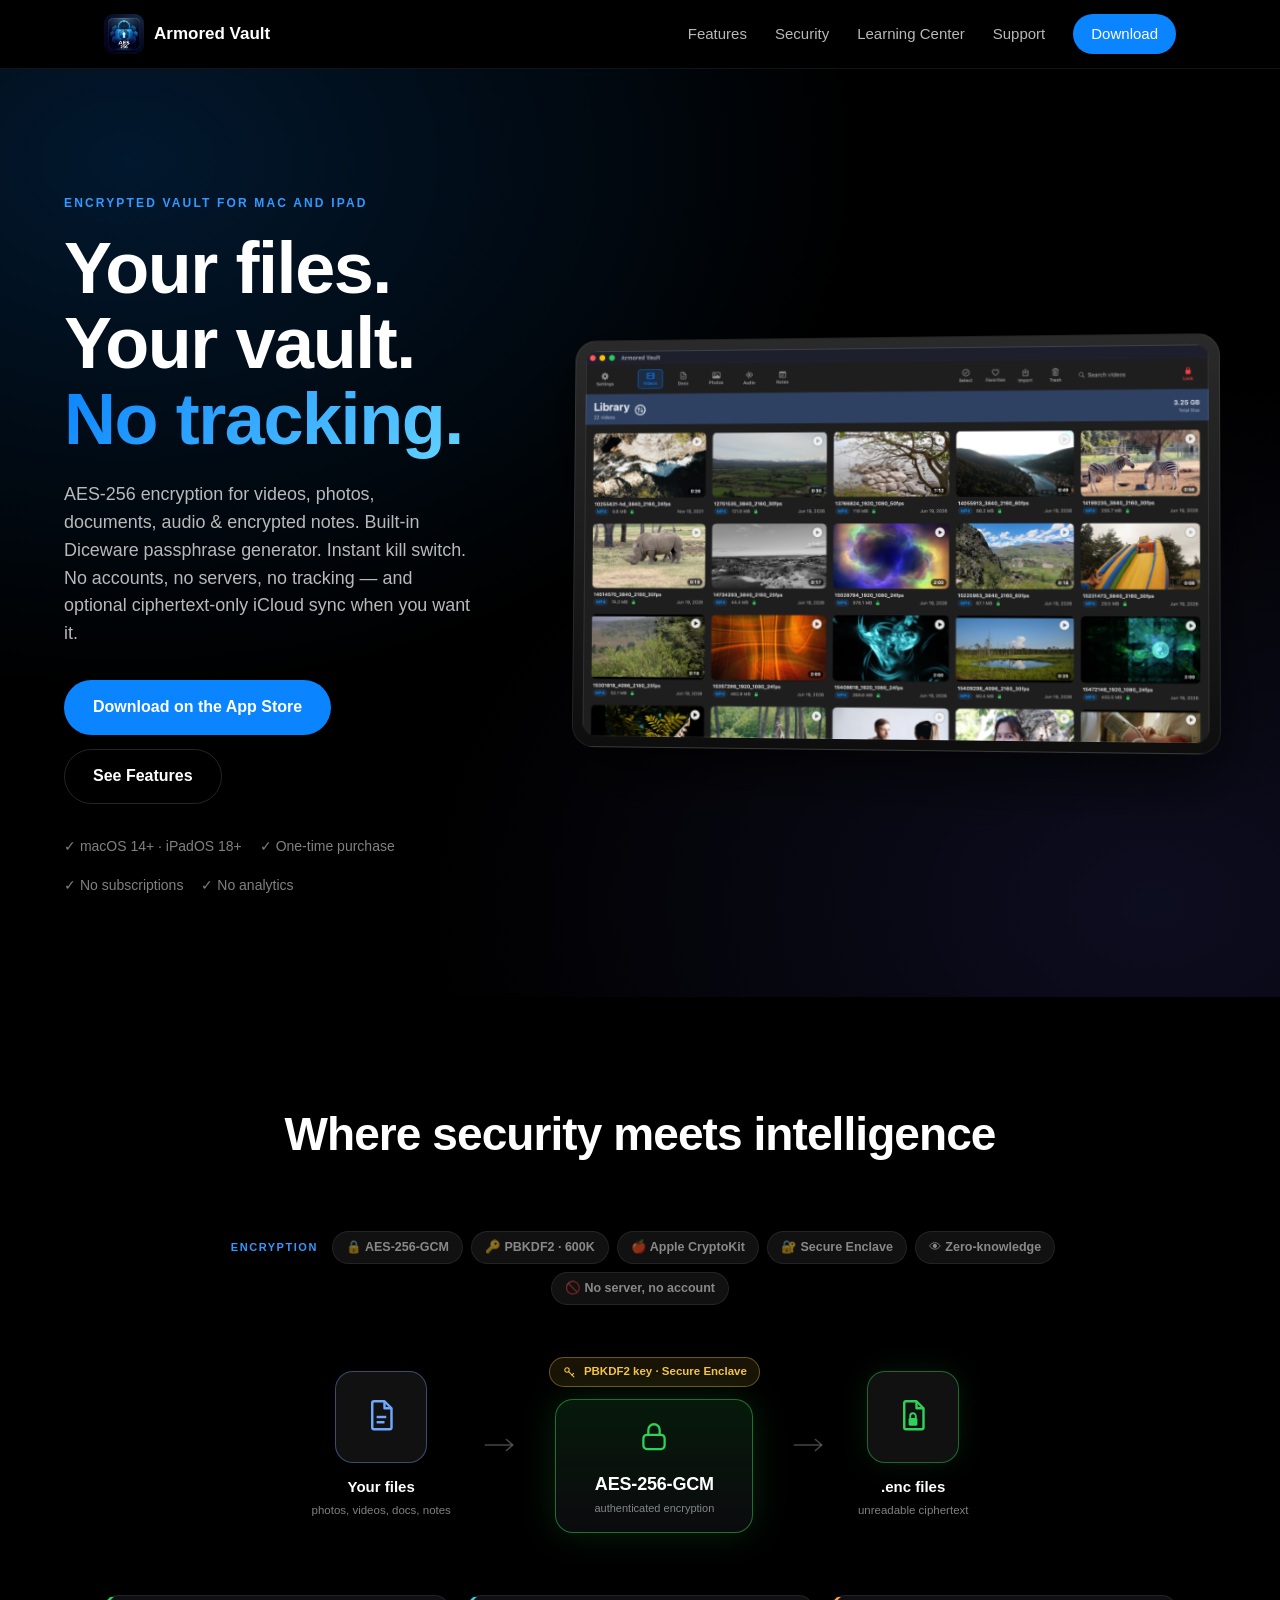
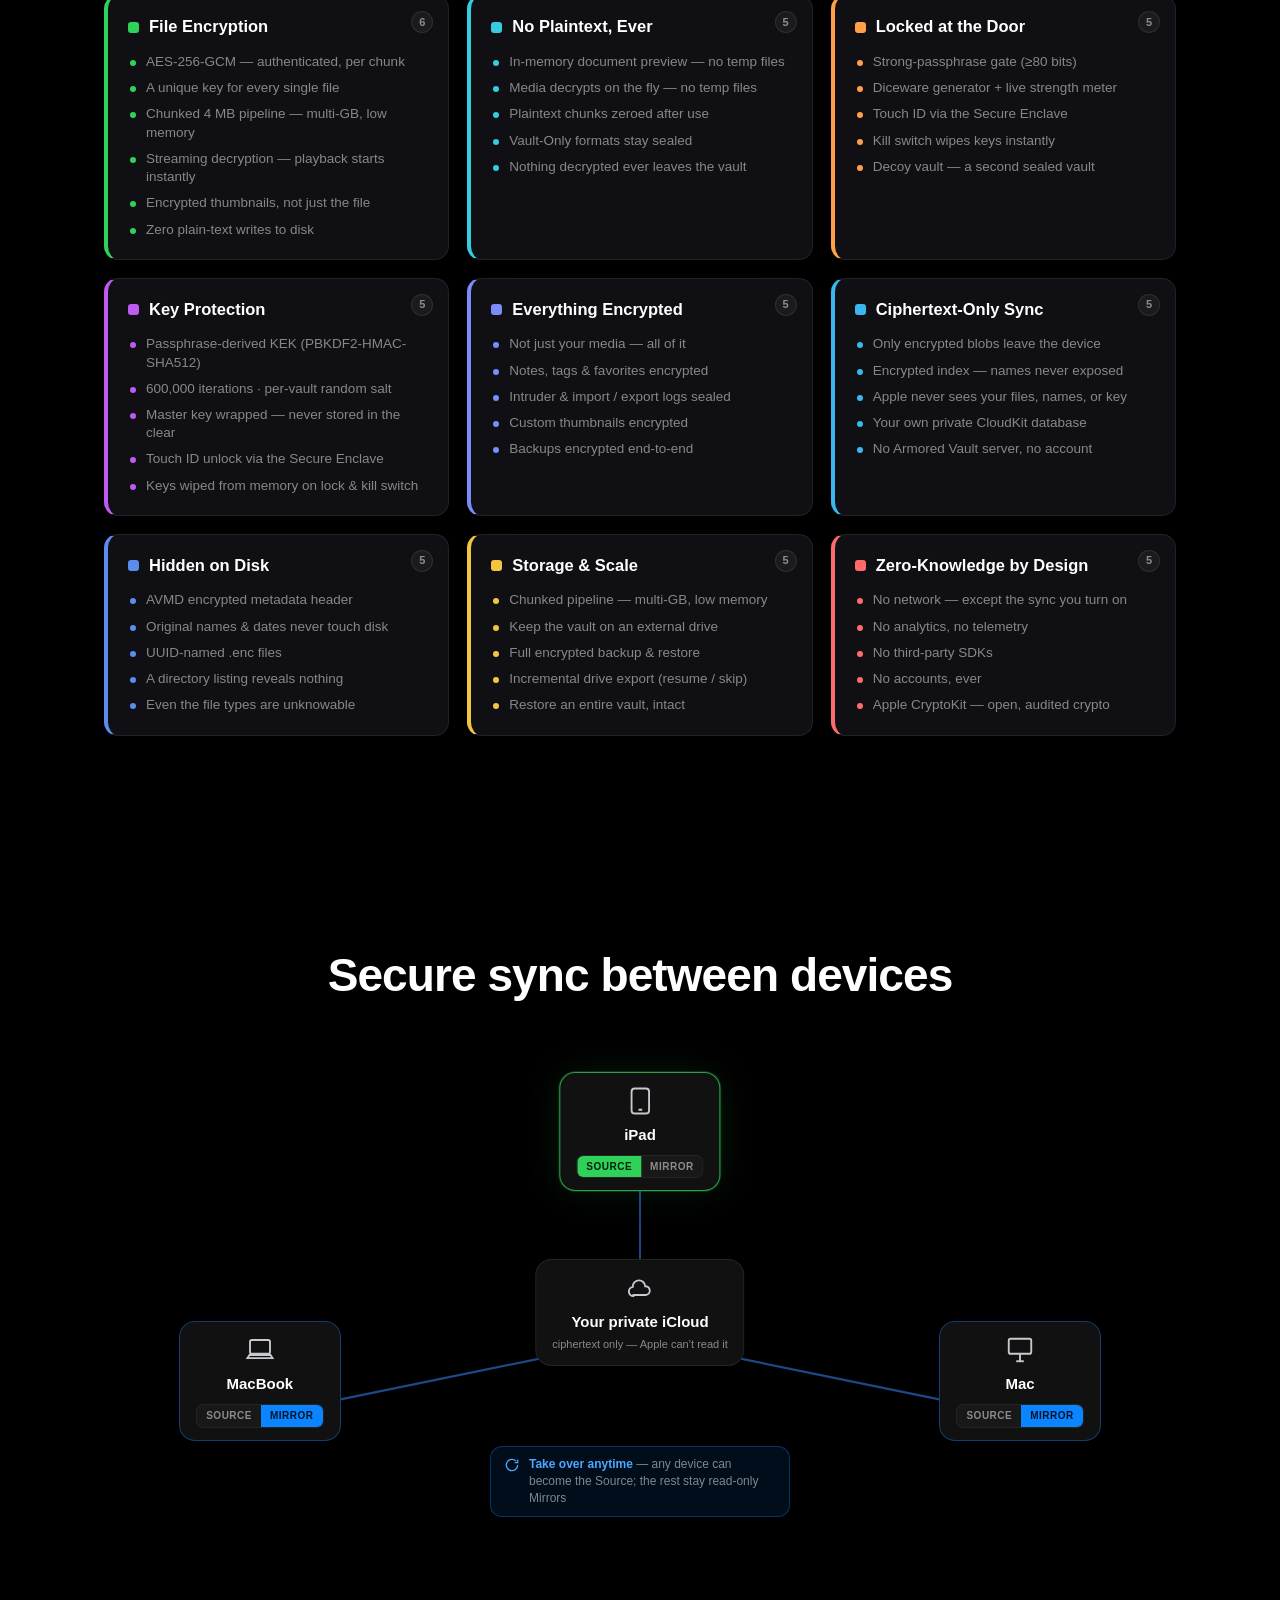
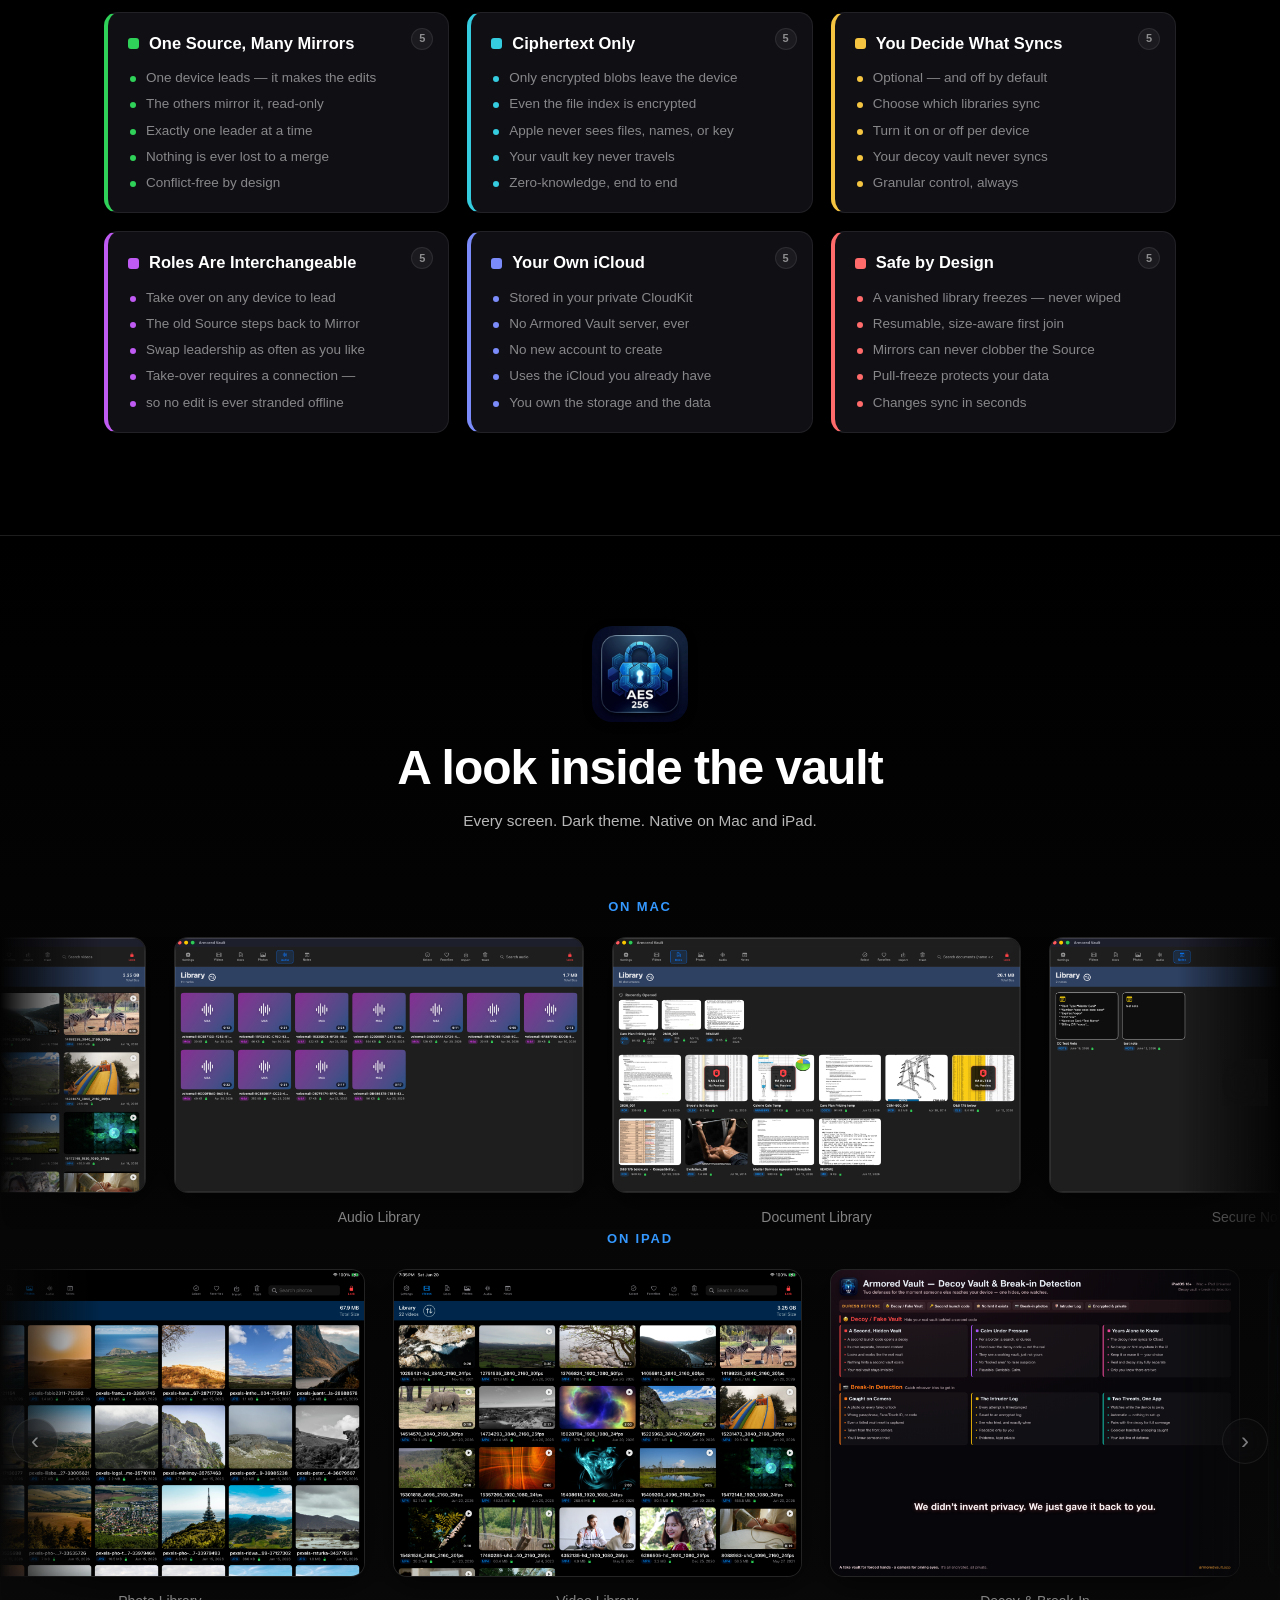
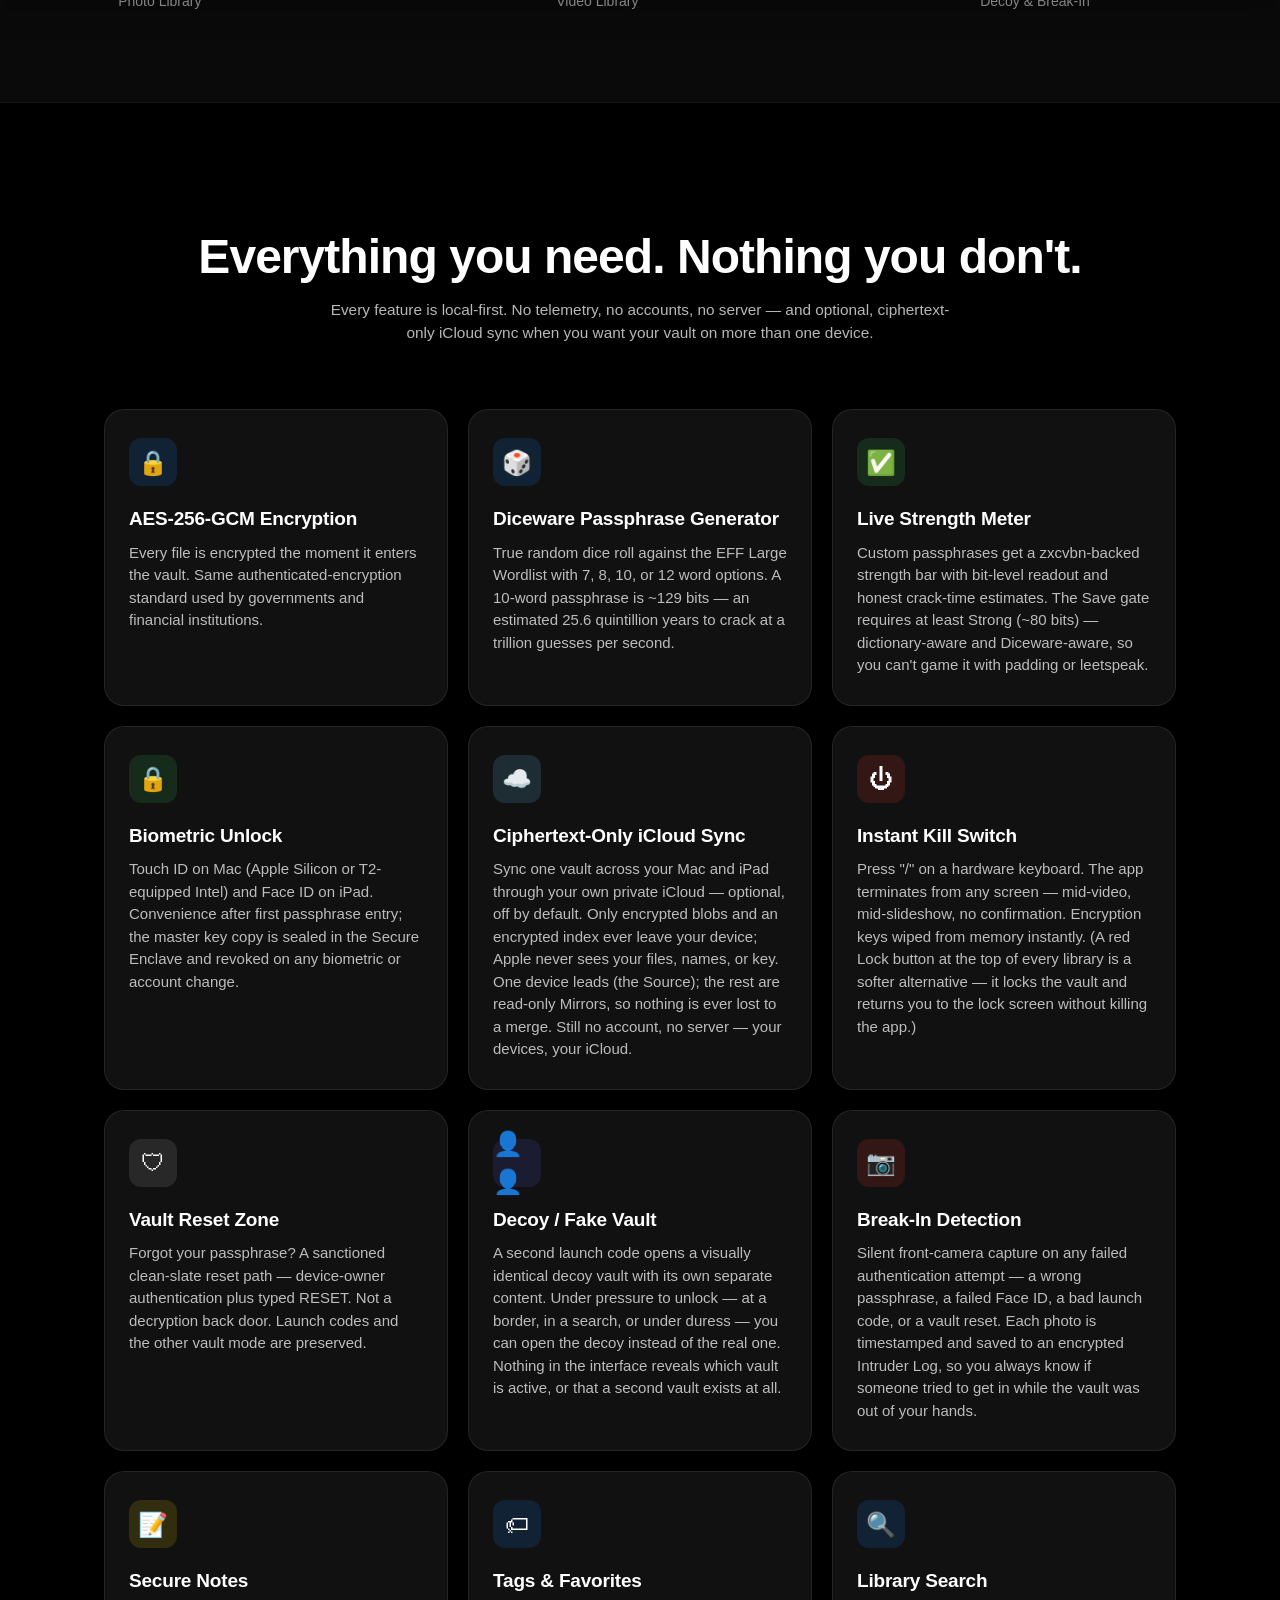
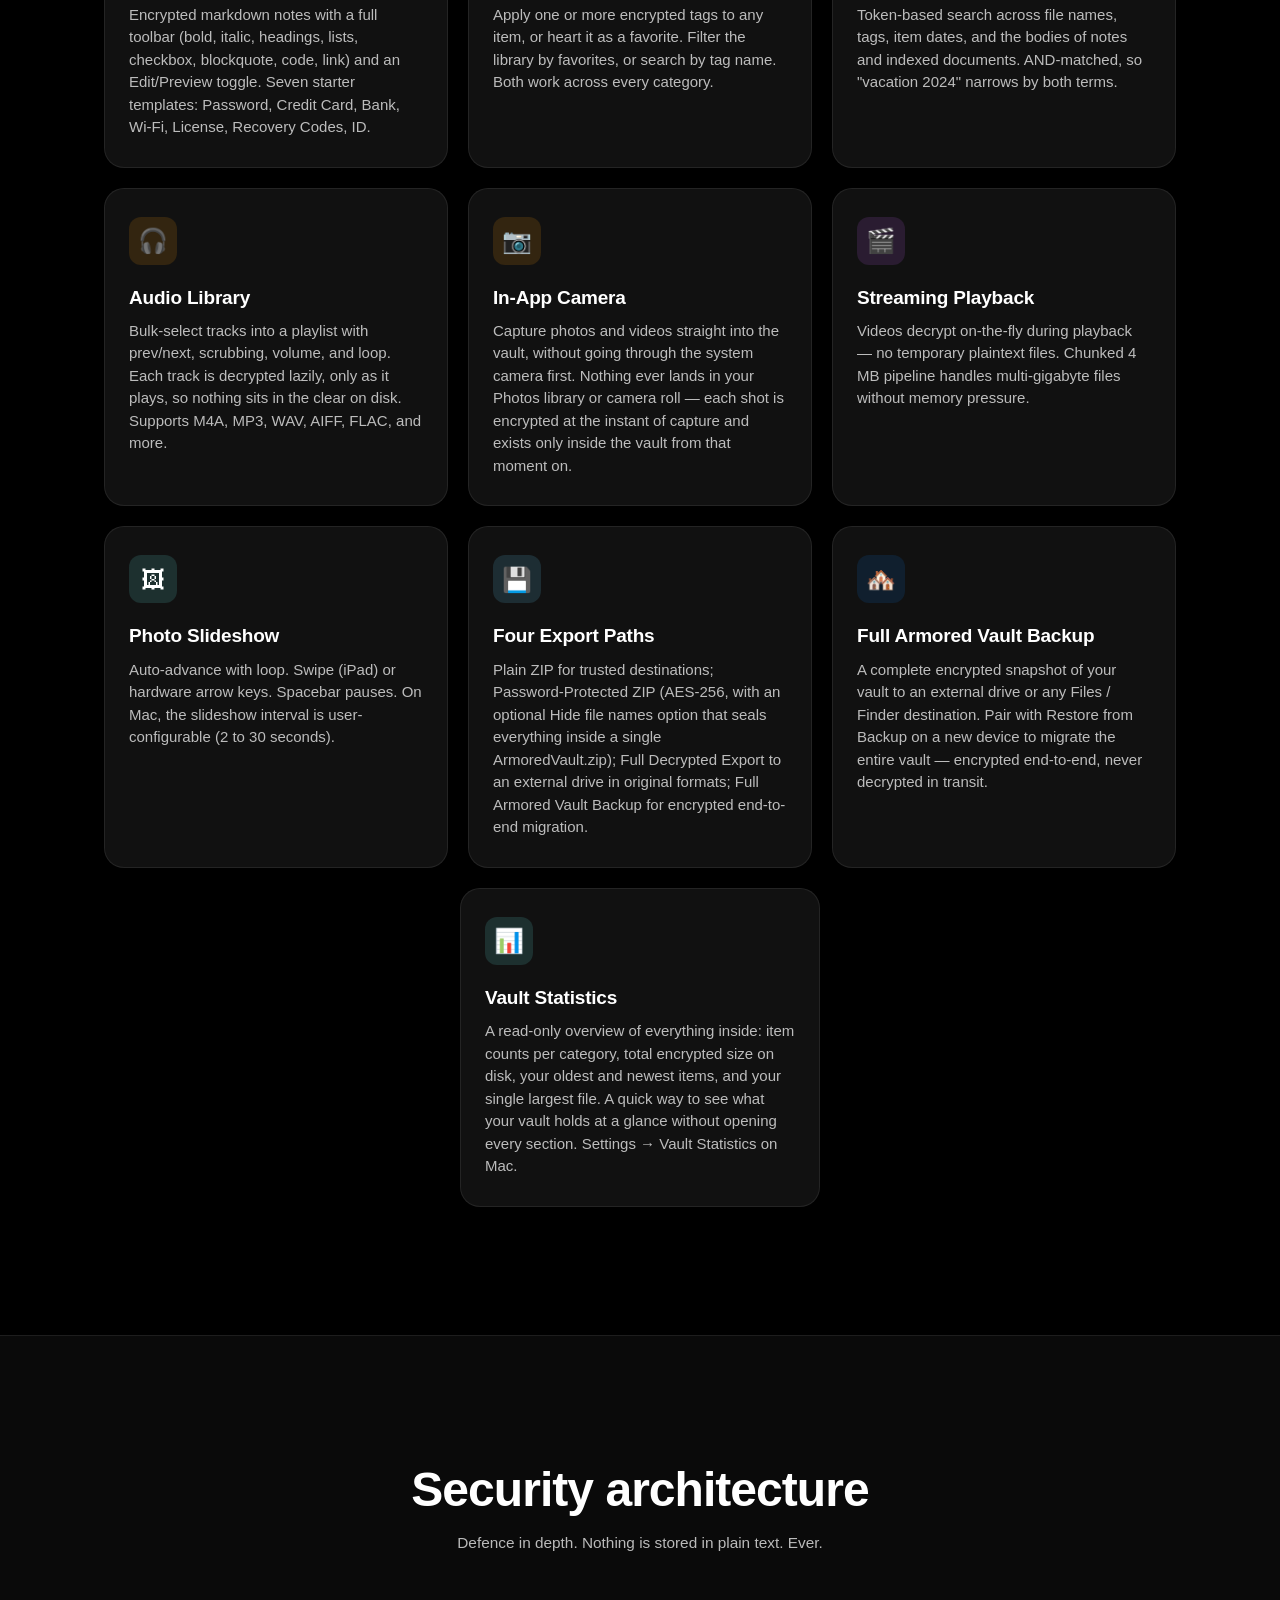
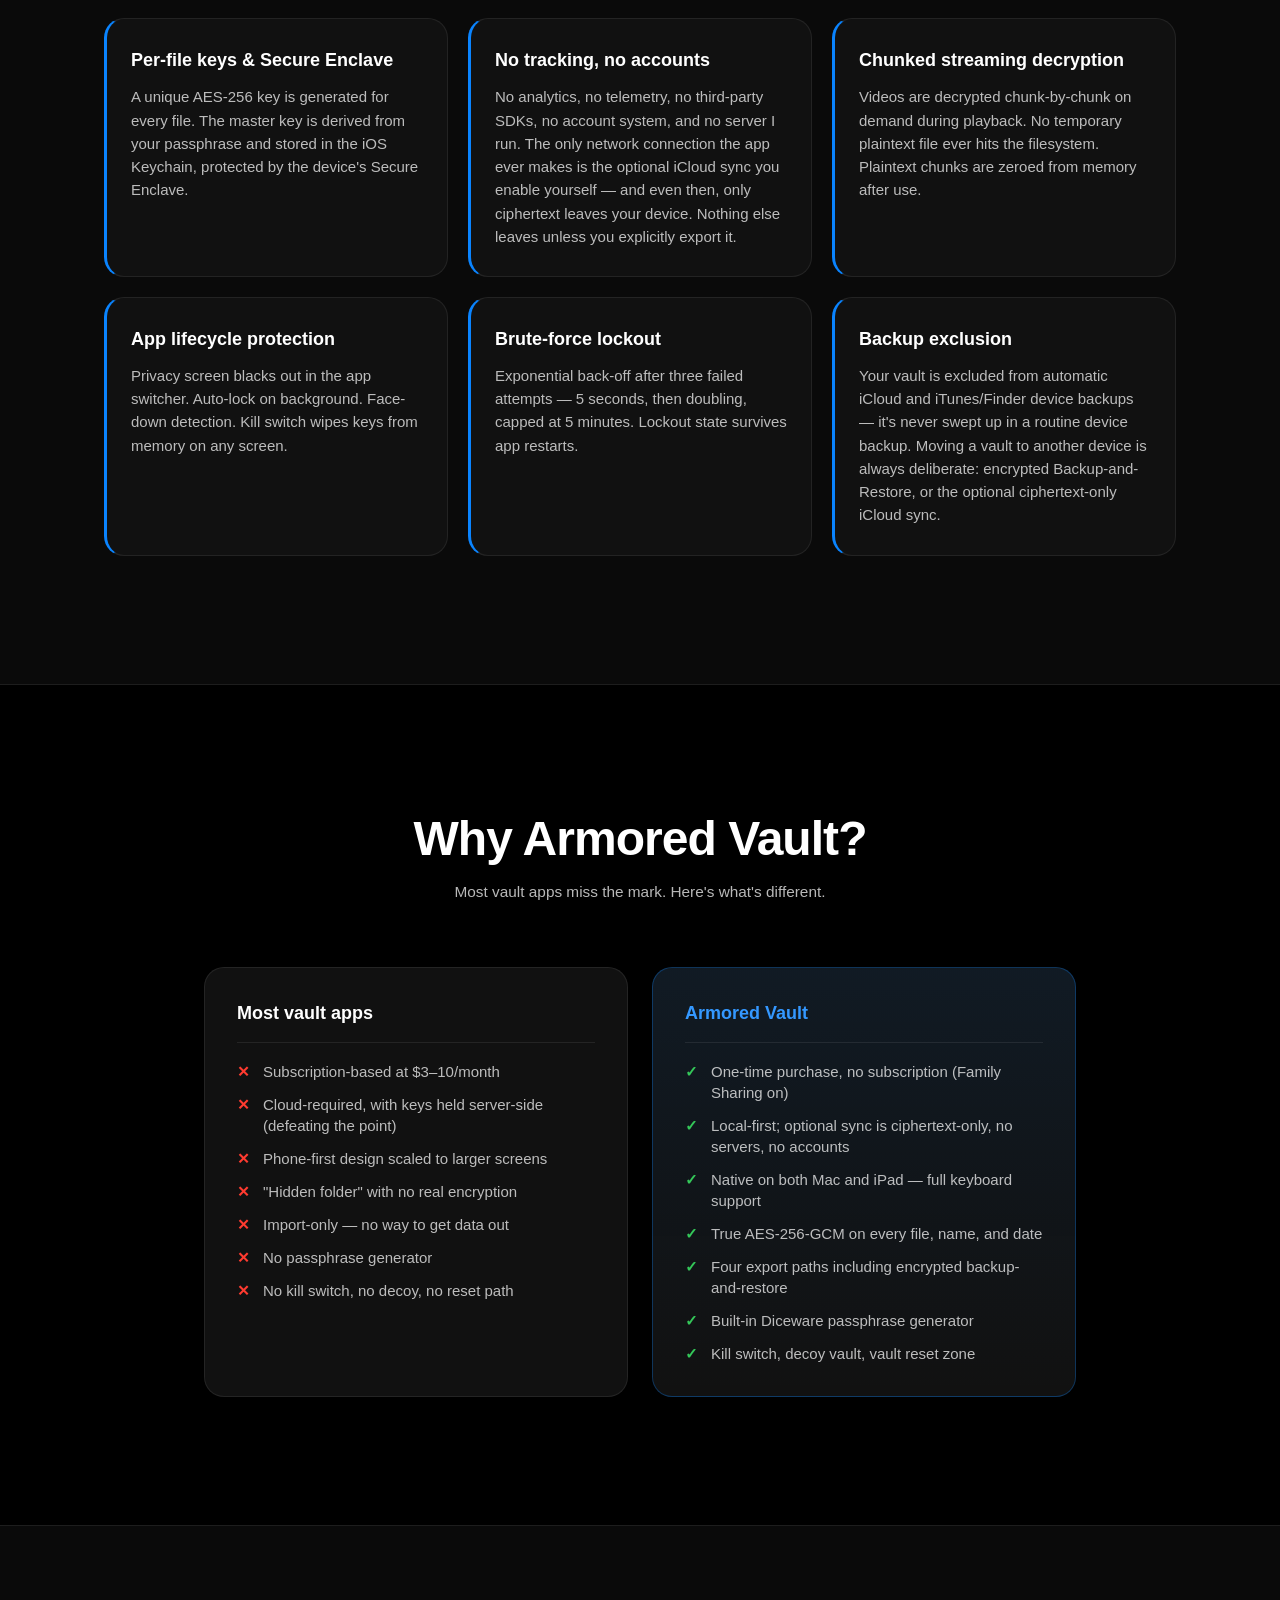
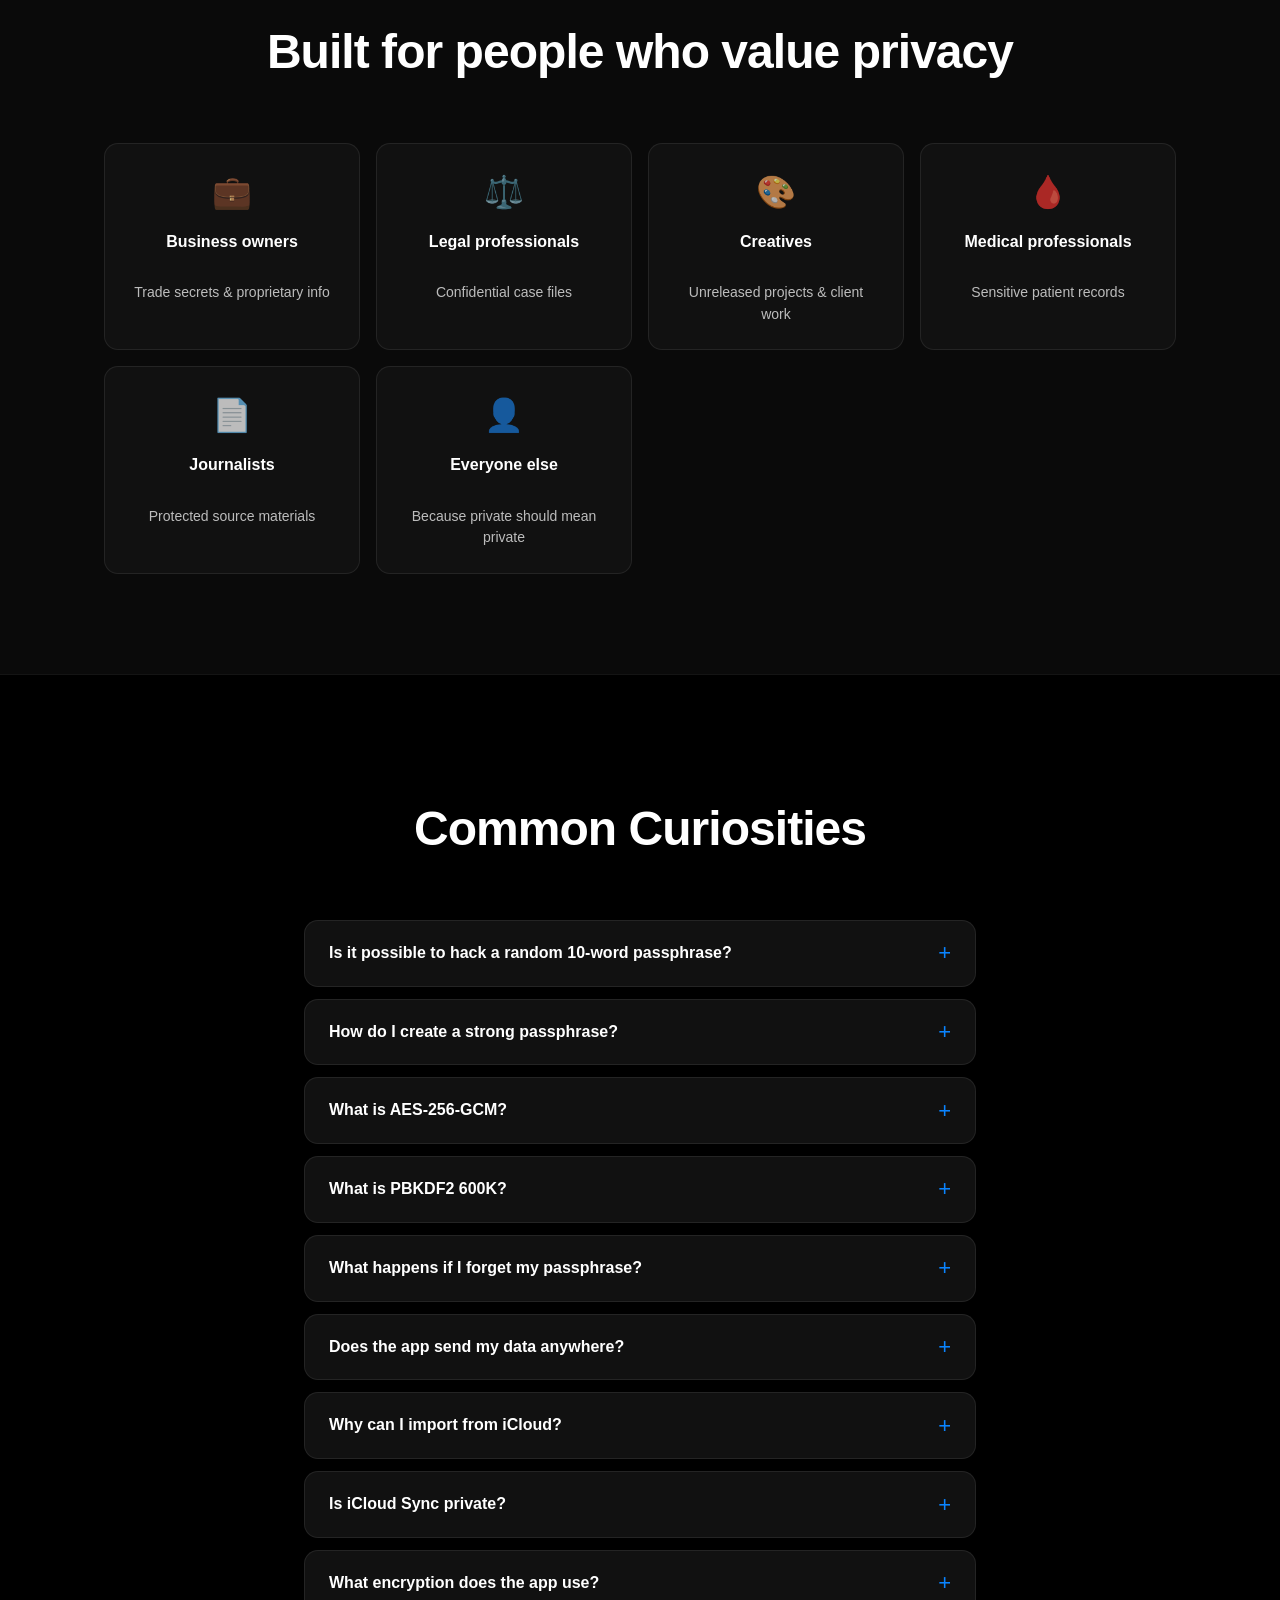
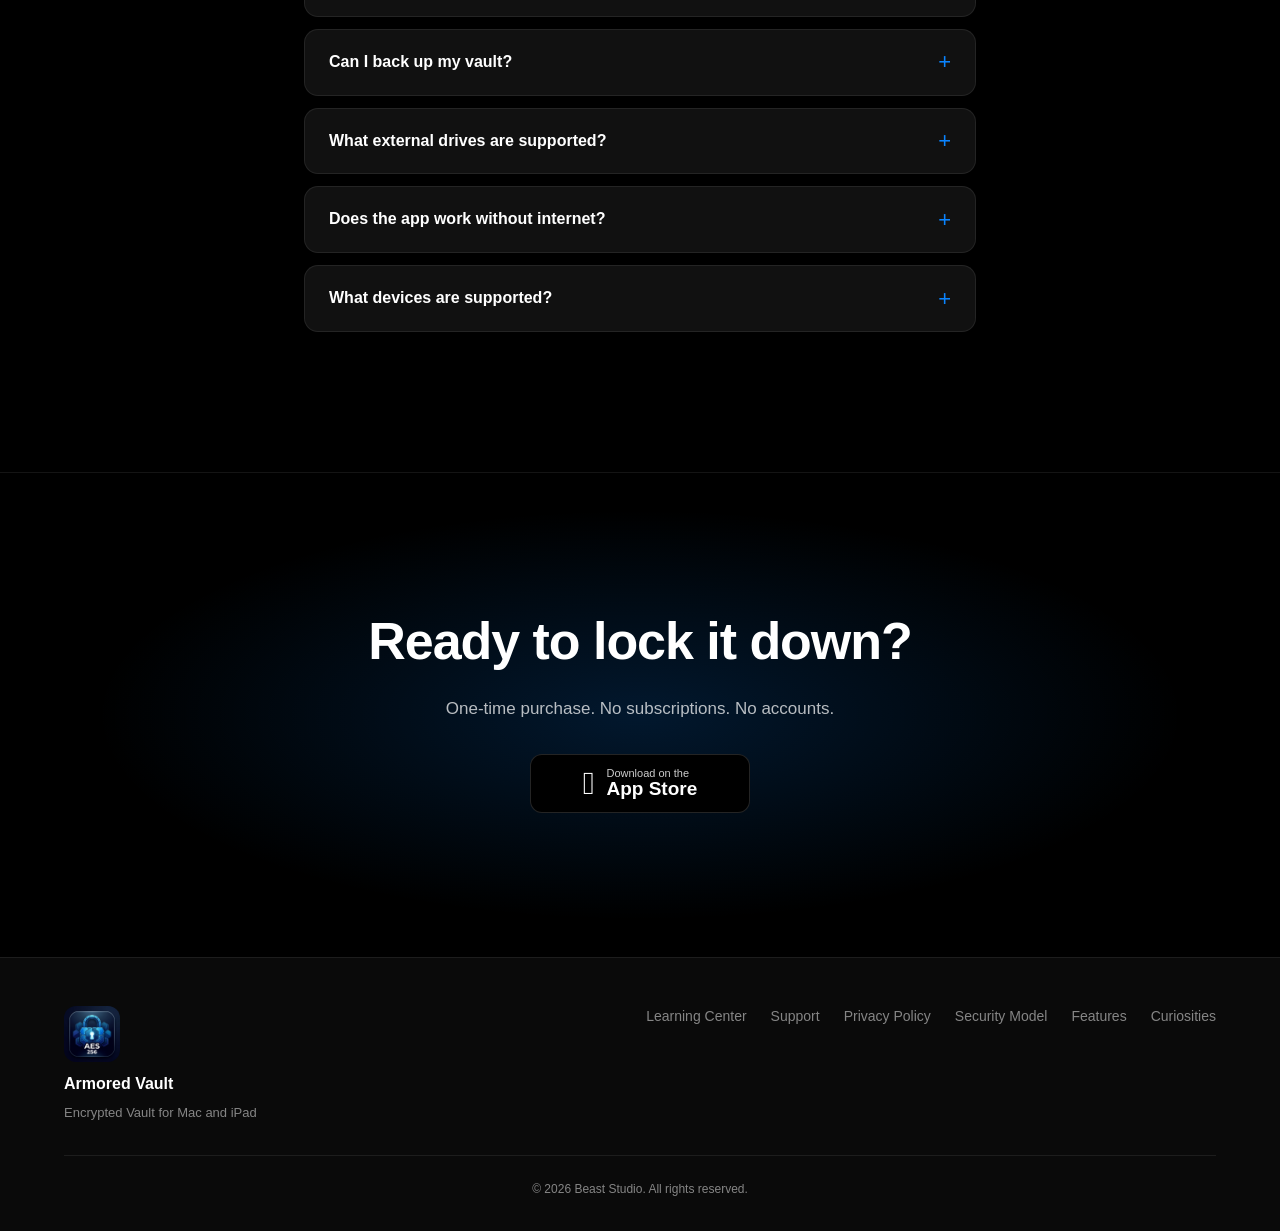
==== commit 24543704: "Add security + sync sections, encryption flow diagram, Common Curiosities - New "Where security meet" ====
--- a/index.html
+++ b/index.html
@@ -52,6 +52,278 @@
         <div class="hero-device">
             <div class="device-frame">
                 <img src="Website Images/Videos-1.png" alt="Armored Vault encrypted video library on Mac">
+            </div>
+        </div>
+    </div>
+</section>
+
+<!-- WHERE SECURITY MEETS INTELLIGENCE -->
+<section class="sync" id="encryption">
+    <div class="sync-inner">
+        <h2 class="sync-title">Where security meets intelligence</h2>
+        <div class="spec-pills">
+            <span class="spec-tag">ENCRYPTION</span>
+            <span class="spec-pill">&#128274; AES-256-GCM</span>
+            <span class="spec-pill">&#128273; PBKDF2 &middot; 600K</span>
+            <span class="spec-pill">&#127822; Apple CryptoKit</span>
+            <span class="spec-pill">&#128272; Secure Enclave</span>
+            <span class="spec-pill">&#128065; Zero-knowledge</span>
+            <span class="spec-pill">&#128683; No server, no account</span>
+        </div>
+
+        <div class="flow">
+            <div class="flow-stage">
+                <div class="flow-icon flow-files">
+                    <svg viewBox="0 0 24 24" fill="none" stroke="currentColor" stroke-width="1.4" stroke-linejoin="round"><path d="M14 3H8a1 1 0 0 0-1 1v14a1 1 0 0 0 1 1h9a1 1 0 0 0 1-1V7z"/><path d="M14 3v4h4"/><line x1="9.5" y1="12" x2="15" y2="12"/><line x1="9.5" y1="15" x2="14" y2="15"/></svg>
+                </div>
+                <div class="flow-label">Your files</div>
+                <div class="flow-sub">photos, videos, docs, notes</div>
+            </div>
+
+            <div class="flow-arrow">
+                <svg viewBox="0 0 40 24" fill="none" stroke="currentColor" stroke-width="1.7" stroke-linecap="round" stroke-linejoin="round"><line x1="4" y1="12" x2="33" y2="12"/><path d="M27 6l7 6-7 6"/></svg>
+            </div>
+
+            <div class="flow-engine-stage">
+                <div class="flow-key">
+                    <svg viewBox="0 0 24 24" fill="none" stroke="currentColor" stroke-width="1.7" stroke-linecap="round" stroke-linejoin="round"><circle cx="8" cy="8" r="3.5"/><path d="M10.5 10.5l8.5 8.5"/><path d="M16 16l2.5-2.5"/></svg>
+                    PBKDF2 key &middot; Secure Enclave
+                </div>
+                <div class="flow-engine">
+                    <svg viewBox="0 0 24 24" fill="none" stroke="currentColor" stroke-width="1.6" stroke-linecap="round"><rect x="4.5" y="10.5" width="15" height="10" rx="2.5"/><path d="M8 10.5V7a4 4 0 0 1 8 0v3.5"/></svg>
+                    <div class="flow-engine-title">AES-256-GCM</div>
+                    <div class="flow-engine-sub">authenticated encryption</div>
+                </div>
+            </div>
+
+            <div class="flow-arrow">
+                <svg viewBox="0 0 40 24" fill="none" stroke="currentColor" stroke-width="1.7" stroke-linecap="round" stroke-linejoin="round"><line x1="4" y1="12" x2="33" y2="12"/><path d="M27 6l7 6-7 6"/></svg>
+            </div>
+
+            <div class="flow-stage">
+                <div class="flow-icon flow-enc">
+                    <svg viewBox="0 0 24 24" fill="none" stroke="currentColor" stroke-width="1.4" stroke-linejoin="round"><path d="M14 3H8a1 1 0 0 0-1 1v14a1 1 0 0 0 1 1h9a1 1 0 0 0 1-1V7z"/><path d="M14 3v4h4"/><rect x="9.5" y="12.5" width="5" height="4.5" rx="0.8" fill="currentColor" stroke="none"/><path d="M10.4 12.5v-1a1.6 1.6 0 0 1 3.2 0v1" stroke-width="1.1"/></svg>
+                </div>
+                <div class="flow-label">.enc files</div>
+                <div class="flow-sub">unreadable ciphertext</div>
+            </div>
+        </div>
+
+        <div class="sync-grid">
+            <div class="sync-card sc-green">
+                <span class="count">6</span>
+                <h3>File Encryption</h3>
+                <ul>
+                    <li>AES-256-GCM &mdash; authenticated, per chunk</li>
+                    <li>A unique key for every single file</li>
+                    <li>Chunked 4 MB pipeline &mdash; multi-GB, low memory</li>
+                    <li>Streaming decryption &mdash; playback starts instantly</li>
+                    <li>Encrypted thumbnails, not just the file</li>
+                    <li>Zero plain-text writes to disk</li>
+                </ul>
+            </div>
+            <div class="sync-card sc-teal">
+                <span class="count">5</span>
+                <h3>No Plaintext, Ever</h3>
+                <ul>
+                    <li>In-memory document preview &mdash; no temp files</li>
+                    <li>Media decrypts on the fly &mdash; no temp files</li>
+                    <li>Plaintext chunks zeroed after use</li>
+                    <li>Vault-Only formats stay sealed</li>
+                    <li>Nothing decrypted ever leaves the vault</li>
+                </ul>
+            </div>
+            <div class="sync-card sc-orange">
+                <span class="count">5</span>
+                <h3>Locked at the Door</h3>
+                <ul>
+                    <li>Strong-passphrase gate (&ge;80 bits)</li>
+                    <li>Diceware generator + live strength meter</li>
+                    <li>Touch ID via the Secure Enclave</li>
+                    <li>Kill switch wipes keys instantly</li>
+                    <li>Decoy vault &mdash; a second sealed vault</li>
+                </ul>
+            </div>
+            <div class="sync-card sc-purple">
+                <span class="count">5</span>
+                <h3>Key Protection</h3>
+                <ul>
+                    <li>Passphrase-derived KEK (PBKDF2-HMAC-SHA512)</li>
+                    <li>600,000 iterations &middot; per-vault random salt</li>
+                    <li>Master key wrapped &mdash; never stored in the clear</li>
+                    <li>Touch ID unlock via the Secure Enclave</li>
+                    <li>Keys wiped from memory on lock &amp; kill switch</li>
+                </ul>
+            </div>
+            <div class="sync-card sc-indigo">
+                <span class="count">5</span>
+                <h3>Everything Encrypted</h3>
+                <ul>
+                    <li>Not just your media &mdash; all of it</li>
+                    <li>Notes, tags &amp; favorites encrypted</li>
+                    <li>Intruder &amp; import / export logs sealed</li>
+                    <li>Custom thumbnails encrypted</li>
+                    <li>Backups encrypted end-to-end</li>
+                </ul>
+            </div>
+            <div class="sync-card sc-cyan">
+                <span class="count">5</span>
+                <h3>Ciphertext-Only Sync</h3>
+                <ul>
+                    <li>Only encrypted blobs leave the device</li>
+                    <li>Encrypted index &mdash; names never exposed</li>
+                    <li>Apple never sees your files, names, or key</li>
+                    <li>Your own private CloudKit database</li>
+                    <li>No Armored Vault server, no account</li>
+                </ul>
+            </div>
+            <div class="sync-card sc-blue">
+                <span class="count">5</span>
+                <h3>Hidden on Disk</h3>
+                <ul>
+                    <li>AVMD encrypted metadata header</li>
+                    <li>Original names &amp; dates never touch disk</li>
+                    <li>UUID-named .enc files</li>
+                    <li>A directory listing reveals nothing</li>
+                    <li>Even the file types are unknowable</li>
+                </ul>
+            </div>
+            <div class="sync-card sc-yellow">
+                <span class="count">5</span>
+                <h3>Storage &amp; Scale</h3>
+                <ul>
+                    <li>Chunked pipeline &mdash; multi-GB, low memory</li>
+                    <li>Keep the vault on an external drive</li>
+                    <li>Full encrypted backup &amp; restore</li>
+                    <li>Incremental drive export (resume / skip)</li>
+                    <li>Restore an entire vault, intact</li>
+                </ul>
+            </div>
+            <div class="sync-card sc-red">
+                <span class="count">5</span>
+                <h3>Zero-Knowledge by Design</h3>
+                <ul>
+                    <li>No network &mdash; except the sync you turn on</li>
+                    <li>No analytics, no telemetry</li>
+                    <li>No third-party SDKs</li>
+                    <li>No accounts, ever</li>
+                    <li>Apple CryptoKit &mdash; open, audited crypto</li>
+                </ul>
+            </div>
+        </div>
+    </div>
+</section>
+
+<!-- SECURE SYNC -->
+<section class="sync" id="sync">
+    <div class="sync-inner">
+        <h2 class="sync-title">Secure sync between devices</h2>
+
+        <div class="topo">
+            <svg class="topo-lines" viewBox="0 0 1000 430" preserveAspectRatio="none" aria-hidden="true">
+                <g stroke="#2e6fd0" stroke-width="2" fill="none" opacity="0.65">
+                    <path d="M500 168 L500 92" />
+                    <path d="M468 244 L150 300" />
+                    <path d="M532 244 L850 300" />
+                </g>
+            </svg>
+
+            <div class="node node-ipad">
+                <svg class="glyph" viewBox="0 0 24 24" fill="none" stroke="currentColor" stroke-width="1.5"><rect x="5" y="2" width="14" height="20" rx="2.5"/><line x1="10.5" y1="19" x2="13.5" y2="19"/></svg>
+                <div class="node-name">iPad</div>
+                <div class="roles"><span class="on-source">SOURCE</span><span>MIRROR</span></div>
+            </div>
+
+            <div class="node node-cloud">
+                <svg class="glyph" viewBox="0 0 24 24" fill="none" stroke="currentColor" stroke-width="1.5"><path d="M6.5 18.5a3.7 3.7 0 0 1-.5-7.35A5 5 0 0 1 16 10.6a3.5 3.5 0 0 1 .8 6.93 3.6 3.6 0 0 1-.55.05H6.5z"/></svg>
+                <div class="node-name">Your private iCloud</div>
+                <div class="node-sub">ciphertext only &mdash; Apple can&rsquo;t read it</div>
+            </div>
+
+            <div class="node node-macbook">
+                <svg class="glyph" viewBox="0 0 24 24" fill="none" stroke="currentColor" stroke-width="1.5"><rect x="4" y="4" width="16" height="11" rx="1.5"/><path d="M2 18.5h20l-1.6-2.5H3.6z"/></svg>
+                <div class="node-name">MacBook</div>
+                <div class="roles"><span>SOURCE</span><span class="on-mirror">MIRROR</span></div>
+            </div>
+
+            <div class="node node-mac">
+                <svg class="glyph" viewBox="0 0 24 24" fill="none" stroke="currentColor" stroke-width="1.5"><rect x="3" y="3" width="18" height="12" rx="1.5"/><line x1="9" y1="21" x2="15" y2="21"/><line x1="12" y1="15" x2="12" y2="21"/></svg>
+                <div class="node-name">Mac</div>
+                <div class="roles"><span>SOURCE</span><span class="on-mirror">MIRROR</span></div>
+            </div>
+
+            <div class="topo-pill">
+                <svg class="pill-ico" width="16" height="16" viewBox="0 0 24 24" fill="none" stroke="currentColor" stroke-width="2"><path d="M20.5 12a8.5 8.5 0 1 1-2.6-6.1"/><path d="M20.5 4v4.5H16"/></svg>
+                <div><strong>Take over anytime</strong> &mdash; any device can become the Source; the rest stay read-only Mirrors</div>
+            </div>
+        </div>
+
+        <div class="sync-grid">
+            <div class="sync-card sc-green">
+                <span class="count">5</span>
+                <h3>One Source, Many Mirrors</h3>
+                <ul>
+                    <li>One device leads &mdash; it makes the edits</li>
+                    <li>The others mirror it, read-only</li>
+                    <li>Exactly one leader at a time</li>
+                    <li>Nothing is ever lost to a merge</li>
+                    <li>Conflict-free by design</li>
+                </ul>
+            </div>
+            <div class="sync-card sc-teal">
+                <span class="count">5</span>
+                <h3>Ciphertext Only</h3>
+                <ul>
+                    <li>Only encrypted blobs leave the device</li>
+                    <li>Even the file index is encrypted</li>
+                    <li>Apple never sees files, names, or key</li>
+                    <li>Your vault key never travels</li>
+                    <li>Zero-knowledge, end to end</li>
+                </ul>
+            </div>
+            <div class="sync-card sc-yellow">
+                <span class="count">5</span>
+                <h3>You Decide What Syncs</h3>
+                <ul>
+                    <li>Optional &mdash; and off by default</li>
+                    <li>Choose which libraries sync</li>
+                    <li>Turn it on or off per device</li>
+                    <li>Your decoy vault never syncs</li>
+                    <li>Granular control, always</li>
+                </ul>
+            </div>
+            <div class="sync-card sc-purple">
+                <span class="count">5</span>
+                <h3>Roles Are Interchangeable</h3>
+                <ul>
+                    <li>Take over on any device to lead</li>
+                    <li>The old Source steps back to Mirror</li>
+                    <li>Swap leadership as often as you like</li>
+                    <li>Take-over requires a connection &mdash;</li>
+                    <li>so no edit is ever stranded offline</li>
+                </ul>
+            </div>
+            <div class="sync-card sc-indigo">
+                <span class="count">5</span>
+                <h3>Your Own iCloud</h3>
+                <ul>
+                    <li>Stored in your private CloudKit</li>
+                    <li>No Armored Vault server, ever</li>
+                    <li>No new account to create</li>
+                    <li>Uses the iCloud you already have</li>
+                    <li>You own the storage and the data</li>
+                </ul>
+            </div>
+            <div class="sync-card sc-red">
+                <span class="count">5</span>
+                <h3>Safe by Design</h3>
+                <ul>
+                    <li>A vanished library freezes &mdash; never wiped</li>
+                    <li>Resumable, size-aware first join</li>
+                    <li>Mirrors can never clobber the Source</li>
+                    <li>Pull-freeze protects your data</li>
+                    <li>Changes sync in seconds</li>
+                </ul>
             </div>
         </div>
     </div>
@@ -350,13 +622,28 @@
 <!-- ═══════════════════ FAQ ═══════════════════ -->
 <section class="faq" id="faq">
     <div class="section-head">
-        <h2>Frequently asked questions</h2>
+        <h2>Common Curiosities</h2>
     </div>
 
     <div class="faq-list">
+        <details>
+            <summary>Is it possible to hack a random 10-word passphrase?</summary>
+            <p>For a <strong>truly random</strong> 10-word passphrase — the kind the built-in generator rolls for you — no, it isn't realistically possible. Not merely very hard: genuinely infeasible. The math: each word is picked at random from a 7,776-word list, so 10 words yields <strong>7,776<sup>10</sup> possible passphrases</strong> — a 39-digit number, about 8 × 10<sup>38</sup> (roughly 129 bits). Even if an attacker could try <strong>a trillion guesses every second</strong>, working through that space would take about <strong>25.6 quintillion years</strong> — nearly two billion times the current age of the universe. And that's the generous case: Armored Vault runs every guess through PBKDF2's 600,000 iterations, making each attempt hundreds of thousands of times slower still, and the app locks out after repeated failed attempts. There's no shortcut, either — AES-256 can't be reversed without the key, and no one (including me) holds a copy. The one catch: this only holds if the passphrase is <strong>genuinely random</strong>. A phrase you make up yourself — a quote, names, dates — has a tiny fraction of that strength and can fall fast, which is exactly why the app generates the words for you.</p>
+        </details>
+
         <details>
             <summary>How do I create a strong passphrase?</summary>
             <p>Use the built-in Generate Passphrase tool in Settings. It rolls true random dice against the EFF Large Wordlist to build a Diceware passphrase of 7, 8, 10, or 12 words. A 10-word passphrase is ~129 bits — roughly 25.6 quintillion years to crack at a trillion guesses per second. You can also enter your own passphrase; a live strength meter rates it on the spot and the Save gate requires at least Strong (~80 bits).</p>
+        </details>
+
+        <details>
+            <summary>What is AES-256-GCM?</summary>
+            <p>It's the specific encryption every file in your vault is protected with — and it's the standard governments and banks rely on. <strong>AES</strong> (Advanced Encryption Standard) is the cipher the U.S. government adopted and Apple builds into its own hardware; <strong>256</strong> is the key length — 2<sup>256</sup> possible keys, far more than any computer that exists or is on the horizon could ever brute-force; and <strong>GCM</strong> (Galois/Counter Mode) is an <em>authenticated</em> mode, so it doesn't only make your data unreadable, it also detects tampering: if even a single bit is altered, decryption fails instead of handing back corrupted data. In short, it delivers confidentiality and integrity in a single operation. Files are encrypted with it the instant they enter the vault, and the key never leaves your device's Secure Enclave.</p>
+        </details>
+
+        <details>
+            <summary>What is PBKDF2 600K?</summary>
+            <p><strong>PBKDF2</strong> (Password-Based Key Derivation Function 2) is how your passphrase becomes the key that actually encrypts your vault — and the <strong>600K</strong> is what makes it tough to attack. Instead of using your passphrase directly, Armored Vault runs it through a one-way function <strong>600,000 times</strong>, blended with a random per-vault <strong>salt</strong>. That deliberate slowness is the entire point: it makes every guess an attacker would try expensive to compute, turning a brute-force attack from feasible into effectively impossible — even on specialized cracking hardware. The derived key is never stored anywhere; it's rebuilt from your passphrase each time you unlock and wiped from memory the moment you lock. Under the hood it's PBKDF2-HMAC-SHA512 at 600,000 iterations — well above common recommendations, and the same defense password managers and banks rely on.</p>
         </details>
 
         <details>
@@ -443,7 +730,7 @@
             <a href="privacy.html">Privacy Policy</a>
             <a href="security.html">Security Model</a>
             <a href="#features">Features</a>
-            <a href="#faq">FAQ</a>
+            <a href="#faq">Curiosities</a>
         </nav>
     </div>
     <div class="footer-legal">
--- a/style.css
+++ b/style.css
@@ -378,6 +378,97 @@
 .marq-btn:hover { background: rgba(32, 32, 36, 0.92); border-color: var(--accent-hi); }
 .marq-prev { left: 12px; }
 .marq-next { right: 12px; }
+
+/* ═══════════════════ SECURE SYNC ═══════════════════ */
+.sync { padding: clamp(60px, 8vw, 110px) 0; background: var(--bg); }
+.sync-inner { max-width: var(--max); margin: 0 auto; padding: 0 var(--pad); }
+.sync-title {
+    text-align: center;
+    font-size: clamp(28px, 4vw, 46px);
+    font-weight: 700;
+    letter-spacing: -0.02em;
+    margin: 0 0 clamp(34px, 5vw, 60px);
+}
+/* topology */
+.topo { position: relative; height: clamp(360px, 38vw, 480px); max-width: 960px; margin: 0 auto clamp(36px, 5vw, 60px); }
+.topo-lines { position: absolute; inset: 0; width: 100%; height: 100%; z-index: 0; pointer-events: none; }
+.node {
+    position: absolute; z-index: 1; text-align: center; min-width: 128px;
+    background: var(--bg-2, #14141a); border: 1.5px solid var(--border);
+    border-radius: 16px; padding: 13px 16px 12px;
+}
+.node .glyph { width: 30px; height: 30px; margin: 0 auto 7px; display: block; color: #c7c9d1; }
+.node .node-name { font-weight: 650; font-size: 15px; }
+.node .node-sub { font-size: 11px; color: var(--text-muted); margin-top: 3px; }
+.node-ipad    { left: 50%; top: 0; transform: translateX(-50%); border-color: rgba(48,209,88,0.75); box-shadow: 0 0 0 1px rgba(48,209,88,0.2), 0 0 34px rgba(48,209,88,0.12); }
+.node-cloud   { left: 50%; top: 39%; transform: translateX(-50%); min-width: 200px; }
+.node-macbook { left: 2%;  top: 52%; border-color: rgba(10,132,255,0.4); }
+.node-mac     { right: 2%; top: 52%; border-color: rgba(10,132,255,0.4); }
+.roles { display: inline-flex; margin-top: 9px; border-radius: 7px; overflow: hidden; border: 1px solid var(--border); font-size: 10px; font-weight: 700; letter-spacing: 0.05em; }
+.roles span { padding: 3px 9px; color: var(--text-muted); background: rgba(255,255,255,0.03); }
+.roles .on-source { background: #30d158; color: #04210d; }
+.roles .on-mirror { background: #0a84ff; color: #041428; }
+.topo-pill {
+    position: absolute; z-index: 2; left: 50%; top: 78%; transform: translateX(-50%); max-width: 300px;
+    display: flex; gap: 9px; align-items: flex-start;
+    background: rgba(10,132,255,0.10); border: 1px solid rgba(10,132,255,0.32);
+    border-radius: 12px; padding: 9px 13px; font-size: 12px; line-height: 1.42; color: var(--text-muted);
+}
+.topo-pill strong { color: #4aa8ff; }
+.topo-pill .pill-ico { flex: 0 0 auto; color: #4aa8ff; margin-top: 1px; }
+/* 6-card grid */
+.sync-grid { display: grid; grid-template-columns: repeat(3, 1fr); gap: 18px; }
+.sync-card {
+    position: relative; background: #0f0f14; border: 1px solid var(--border);
+    border-left: 4px solid var(--c); border-radius: 14px; padding: 18px 20px 20px;
+}
+.sync-card h3 { display: flex; align-items: center; gap: 10px; font-size: 16.5px; font-weight: 700; margin: 0 0 13px; }
+.sync-card h3::before { content: ""; width: 11px; height: 11px; border-radius: 3px; flex: 0 0 auto; background: var(--c); }
+.sync-card ul { list-style: none; margin: 0; padding: 0; display: grid; gap: 8px; }
+.sync-card li { position: relative; padding-left: 18px; font-size: 13.5px; color: var(--text-muted); line-height: 1.35; }
+.sync-card li::before { content: ""; position: absolute; left: 2px; top: 7px; width: 6px; height: 6px; border-radius: 50%; background: var(--c); }
+.sync-card .count {
+    position: absolute; top: 15px; right: 15px; width: 22px; height: 22px; border-radius: 50%;
+    display: flex; align-items: center; justify-content: center; font-size: 11px; font-weight: 700;
+    color: var(--text-muted); background: rgba(255,255,255,0.05); border: 1px solid var(--border);
+}
+.sc-green  { --c: #30d158; }
+.sc-teal   { --c: #35cce0; }
+.sc-yellow { --c: #f5c542; }
+.sc-purple { --c: #bf5af2; }
+.sc-indigo { --c: #7b8cfa; }
+.sc-red    { --c: #ff6b6b; }
+.sc-orange { --c: #ff9f47; }
+.sc-cyan   { --c: #3ab6f0; }
+.sc-blue   { --c: #5b8def; }
+.spec-pills { display: flex; flex-wrap: wrap; gap: 8px; justify-content: center; align-items: center; max-width: 940px; margin: 0 auto clamp(32px, 4.5vw, 52px); }
+.spec-tag { font-size: 11px; font-weight: 700; letter-spacing: 0.14em; color: var(--accent-hi); padding: 4px 6px; }
+.spec-pill { display: inline-flex; align-items: center; gap: 6px; font-size: 12.5px; font-weight: 550; color: var(--text-muted); background: var(--bg-2, #14141a); border: 1px solid var(--border); border-radius: 999px; padding: 6px 13px; }
+/* encryption flow diagram */
+.flow { display: flex; align-items: center; justify-content: center; flex-wrap: wrap; gap: clamp(12px, 2.4vw, 30px); max-width: 900px; margin: 0 auto clamp(40px, 5vw, 62px); }
+.flow-stage { text-align: center; }
+.flow-icon { width: 92px; height: 92px; margin: 0 auto 12px; border-radius: 18px; display: flex; align-items: center; justify-content: center; background: var(--bg-2, #14141a); border: 1px solid var(--border); }
+.flow-icon svg { width: 42px; height: 42px; }
+.flow-files { color: #6ea8ff; border-color: rgba(110,168,255,0.4); }
+.flow-enc { color: #30d158; border-color: rgba(48,209,88,0.45); box-shadow: 0 0 28px rgba(48,209,88,0.12); }
+.flow-label { font-weight: 650; font-size: 15px; }
+.flow-sub { font-size: 11.5px; color: var(--text-muted); margin-top: 3px; }
+.flow-arrow { flex: 0 0 auto; color: var(--text-muted); opacity: 0.55; }
+.flow-arrow svg { width: 38px; height: 22px; display: block; }
+.flow-engine-stage { display: flex; flex-direction: column; align-items: center; }
+.flow-key { display: inline-flex; align-items: center; gap: 7px; margin-bottom: 12px; background: rgba(245,197,66,0.10); border: 1px solid rgba(245,197,66,0.38); color: #f5c542; border-radius: 999px; padding: 5px 12px; font-size: 11.5px; font-weight: 600; white-space: nowrap; }
+.flow-key svg { width: 15px; height: 15px; }
+.flow-engine { width: clamp(162px, 20vw, 198px); padding: 20px 16px 15px; border-radius: 18px; text-align: center; background: linear-gradient(180deg, rgba(48,209,88,0.12), rgba(20,20,26,0.55)); border: 1.5px solid rgba(48,209,88,0.5); box-shadow: 0 0 36px rgba(48,209,88,0.16); }
+.flow-engine > svg { width: 34px; height: 34px; color: #30d158; margin-bottom: 8px; }
+.flow-engine-title { font-weight: 750; font-size: 18px; letter-spacing: -0.01em; }
+.flow-engine-sub { font-size: 11px; color: var(--text-muted); margin-top: 2px; }
+@media (max-width: 640px) { .flow { flex-direction: column; } .flow-arrow { transform: rotate(90deg); } }
+@media (max-width: 900px) {
+    .sync-grid { grid-template-columns: 1fr; }
+    .topo { height: auto; display: grid; gap: 14px; justify-items: center; }
+    .topo-lines { display: none; }
+    .node, .topo-pill { position: static; transform: none; inset: auto; max-width: 460px; }
+}
 
 /* ═══════════════════ FEATURES ═══════════════════ */
 .features {
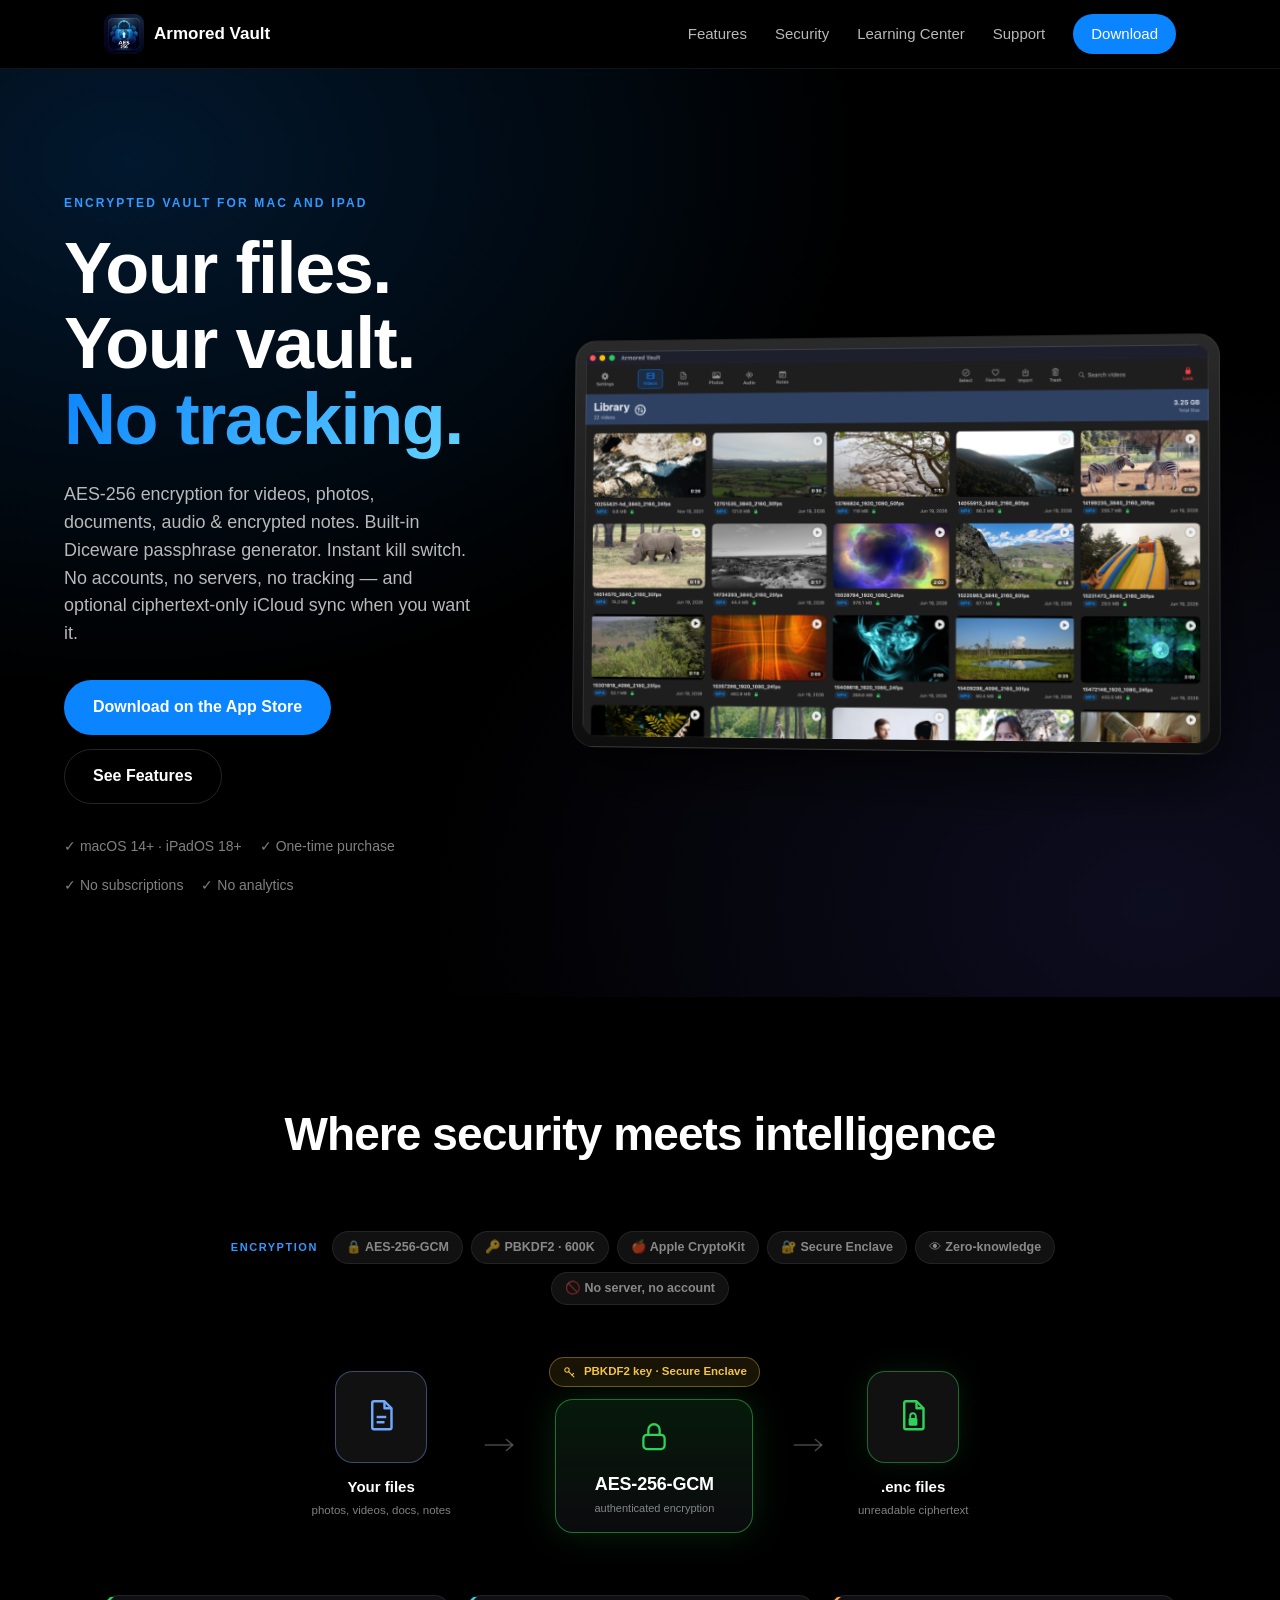
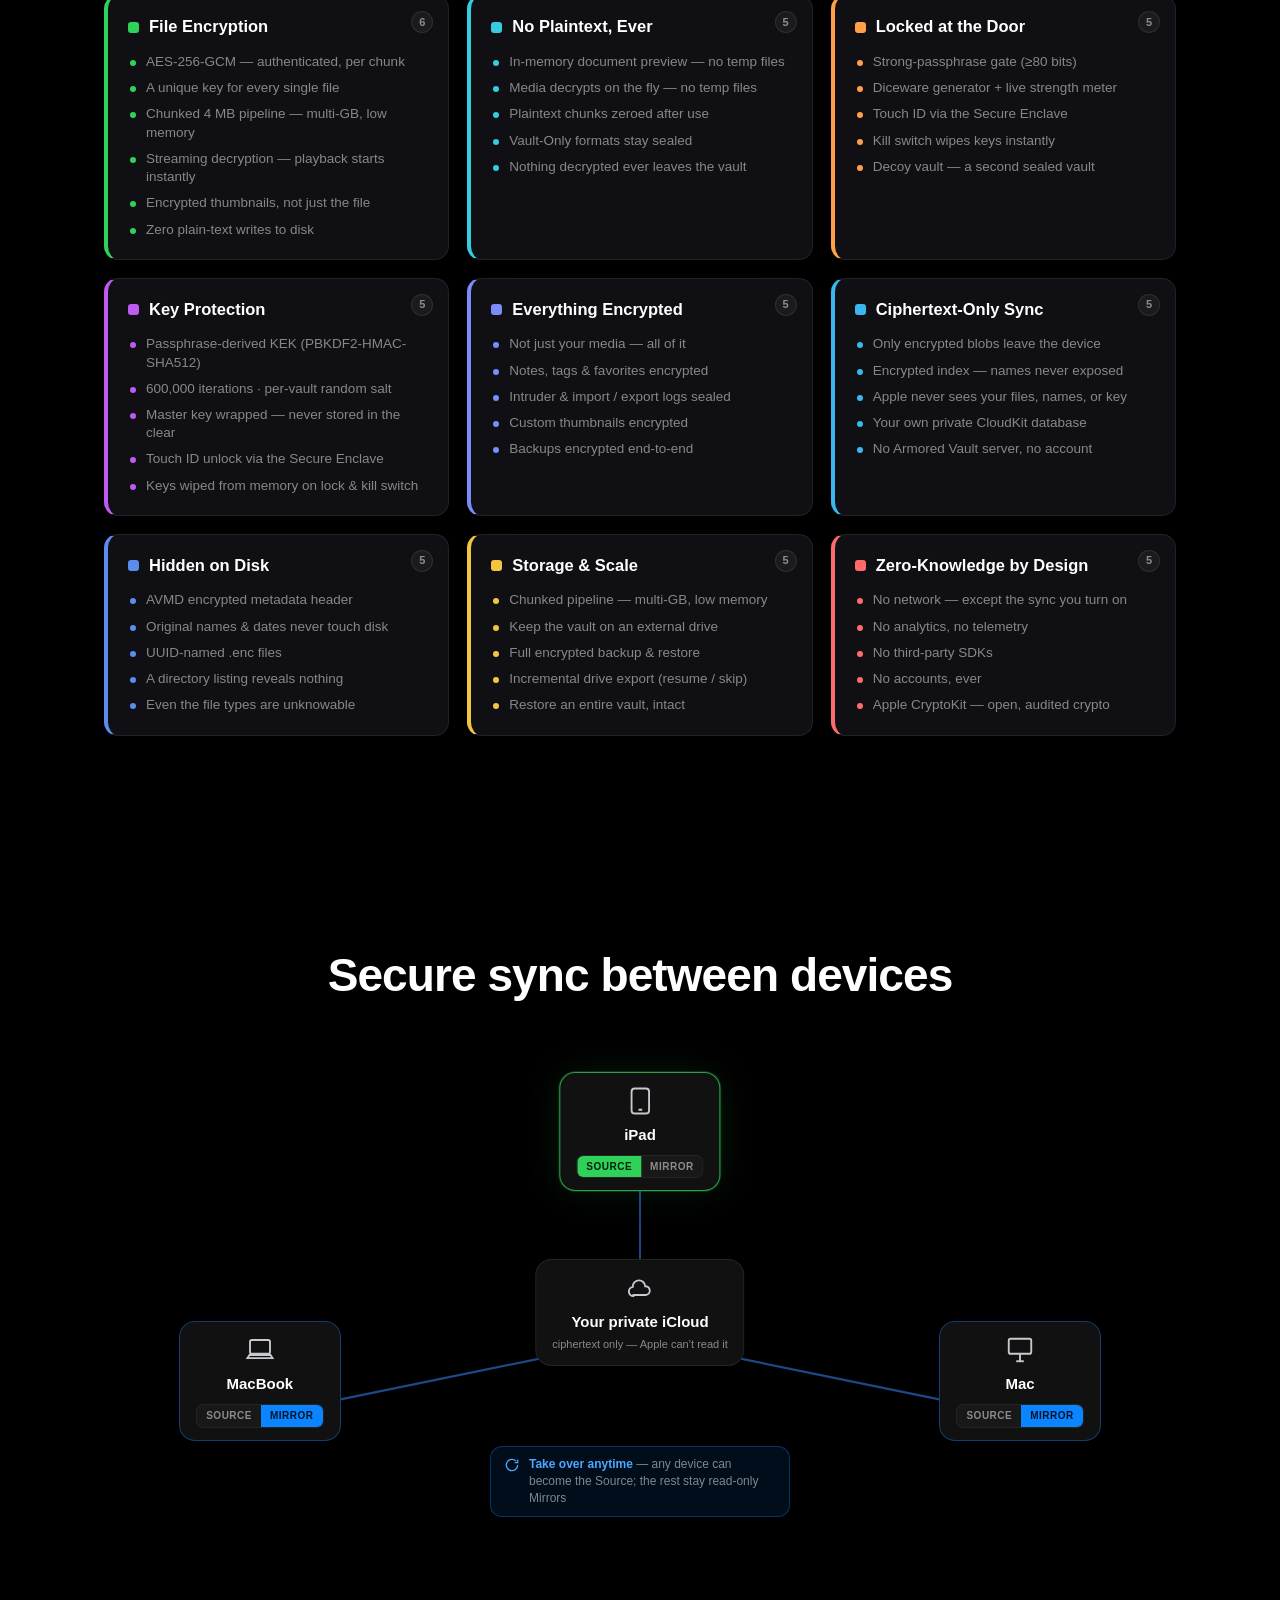
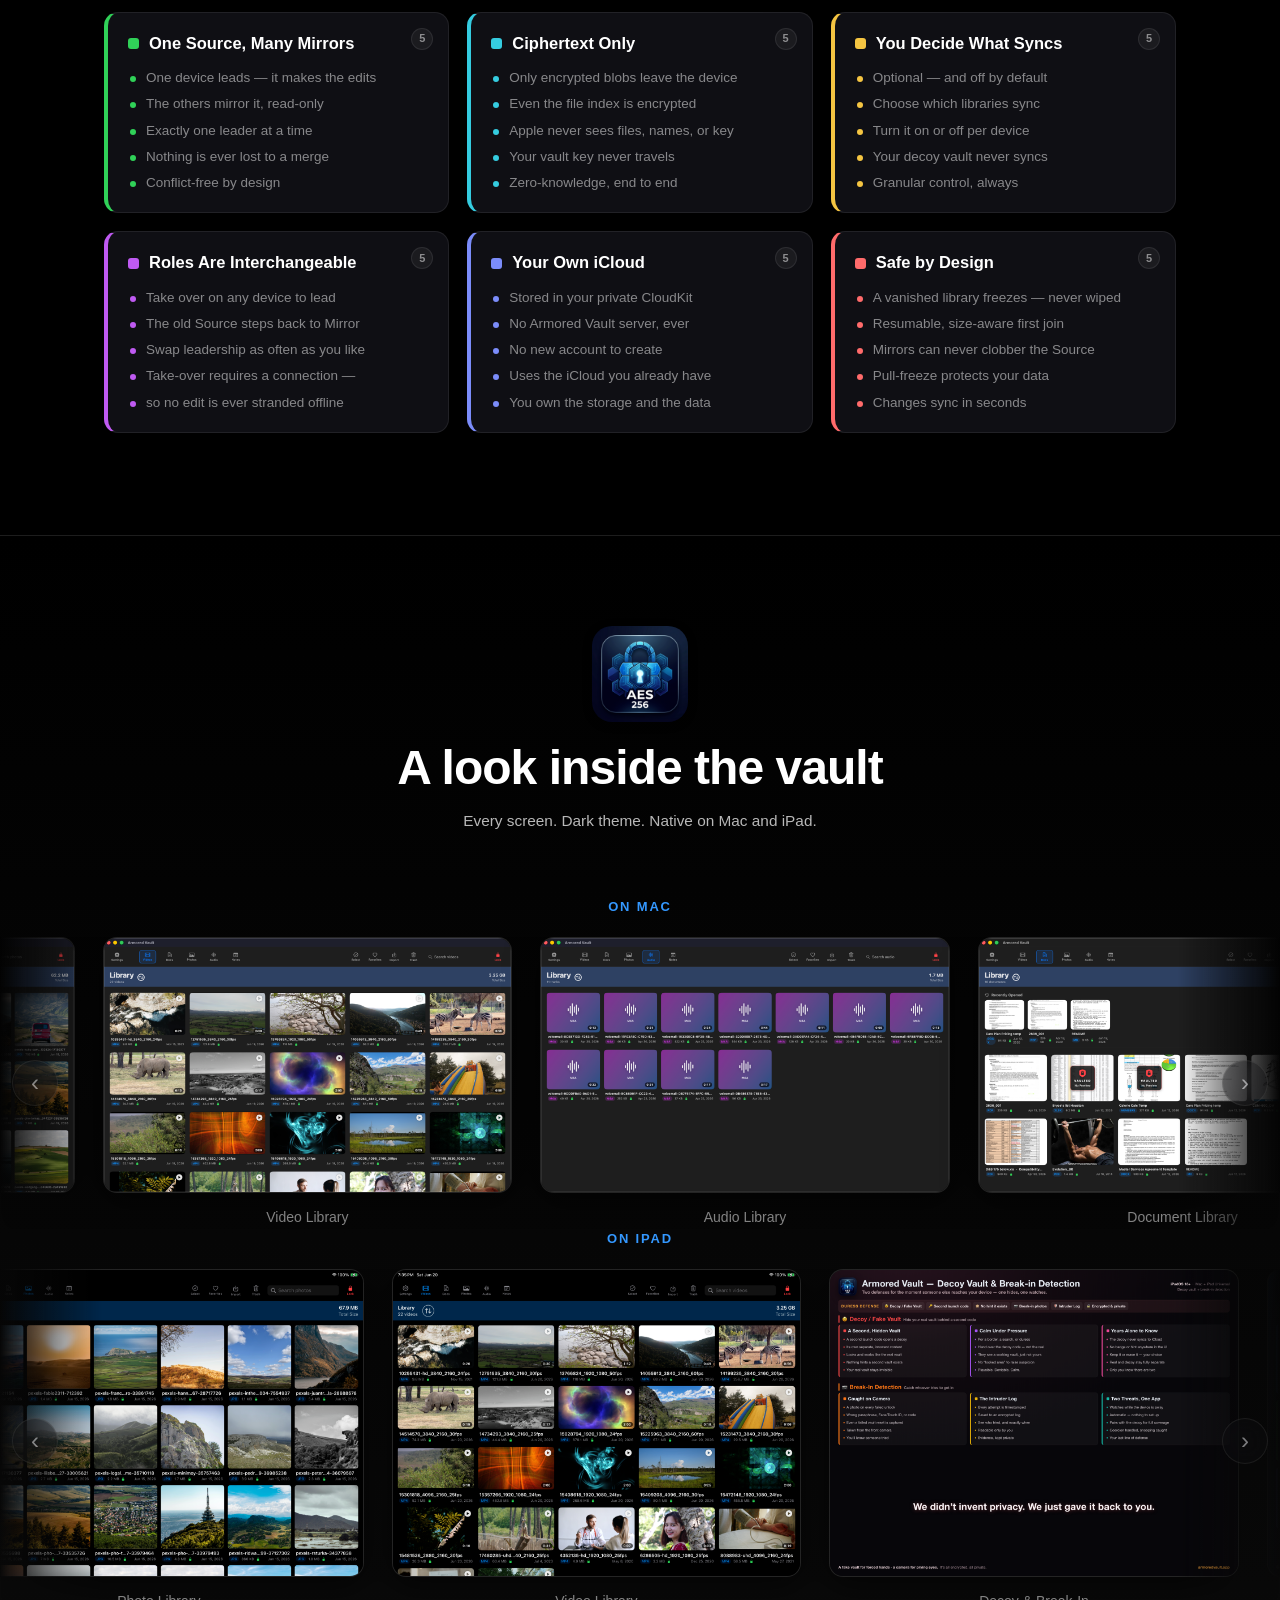
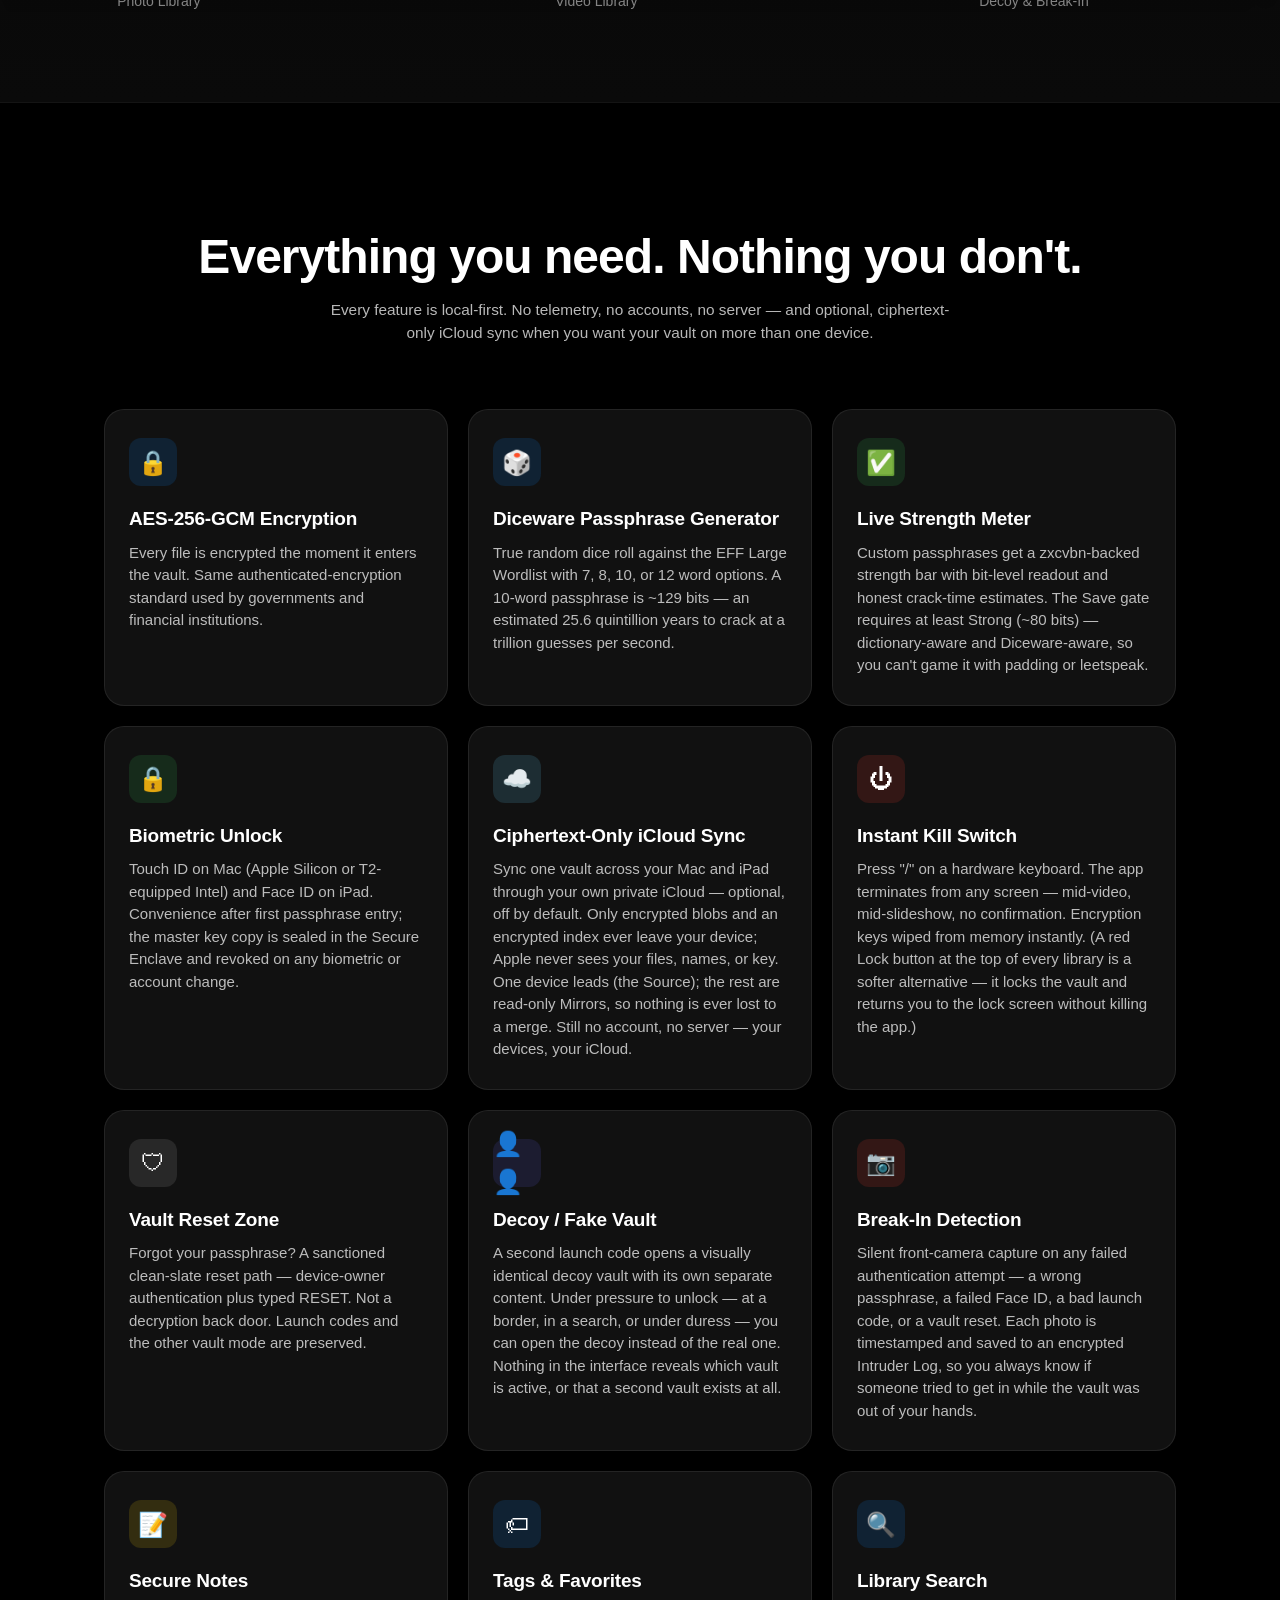
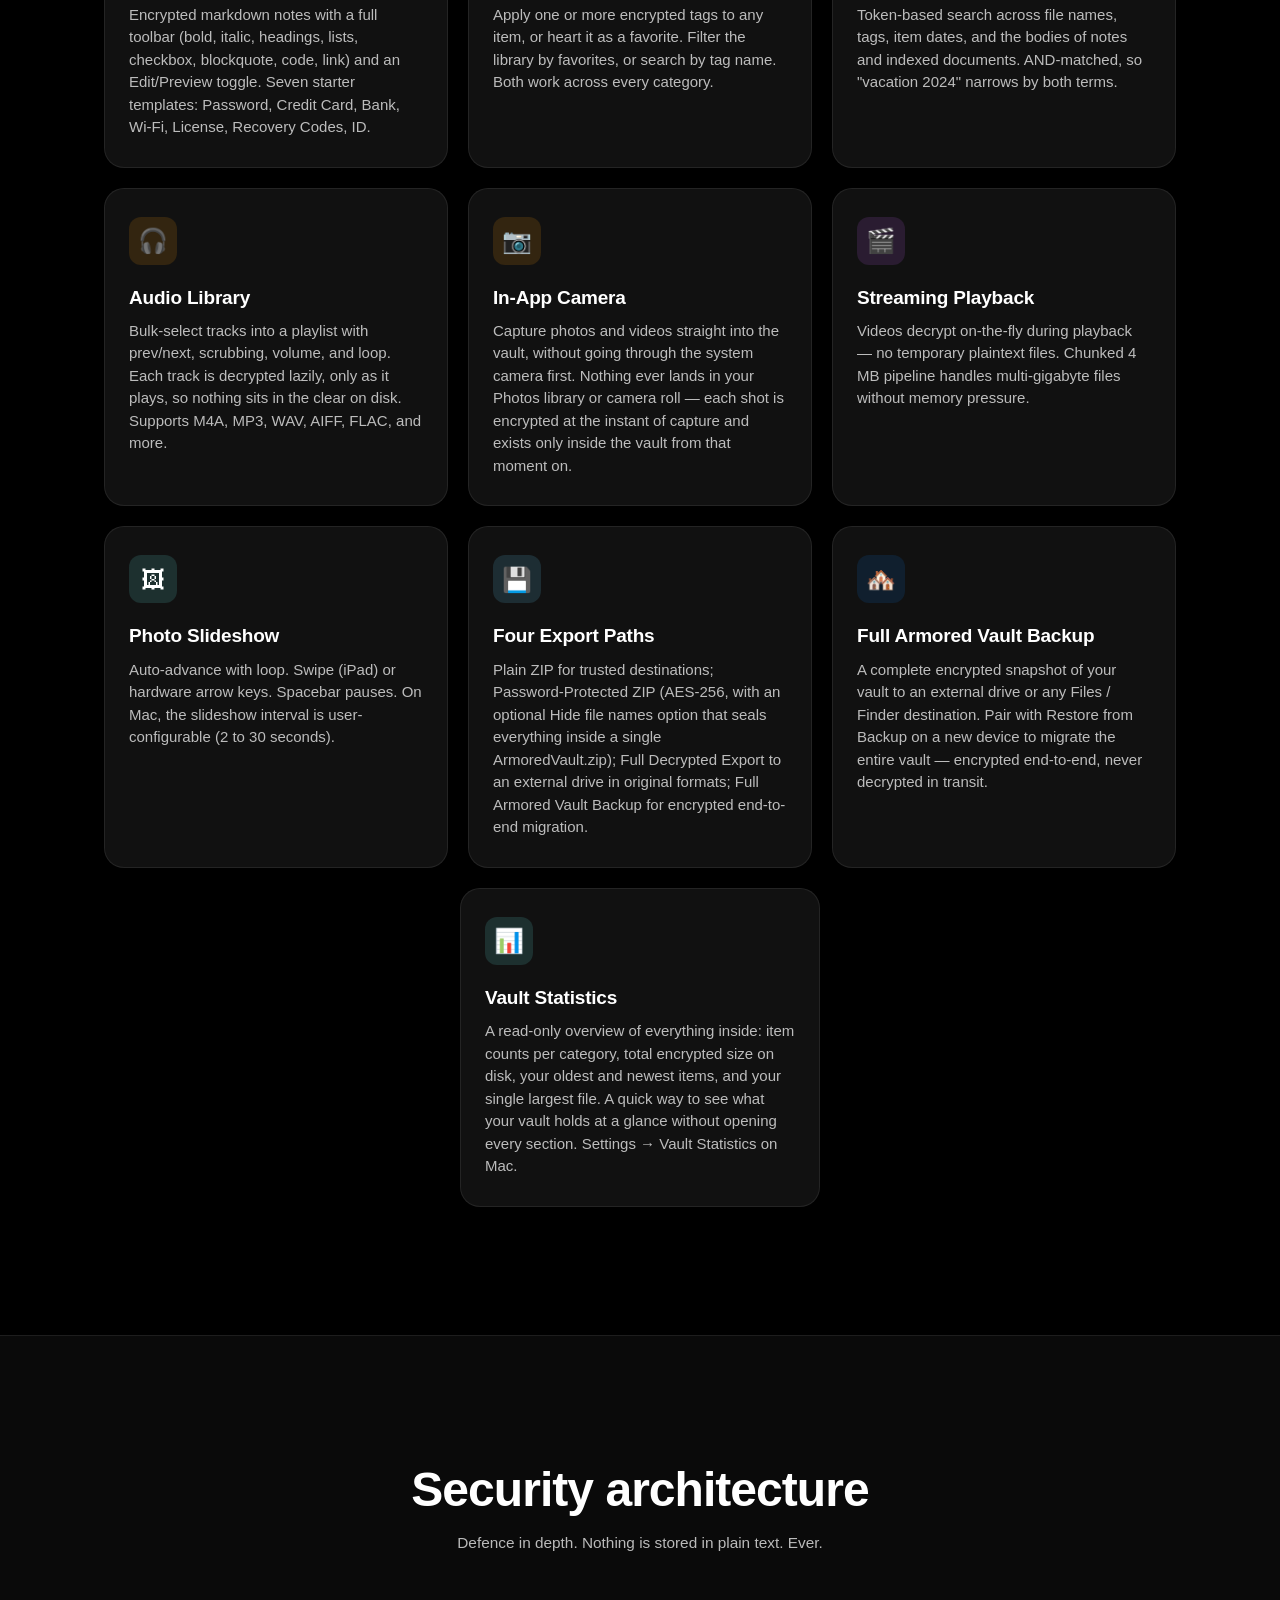
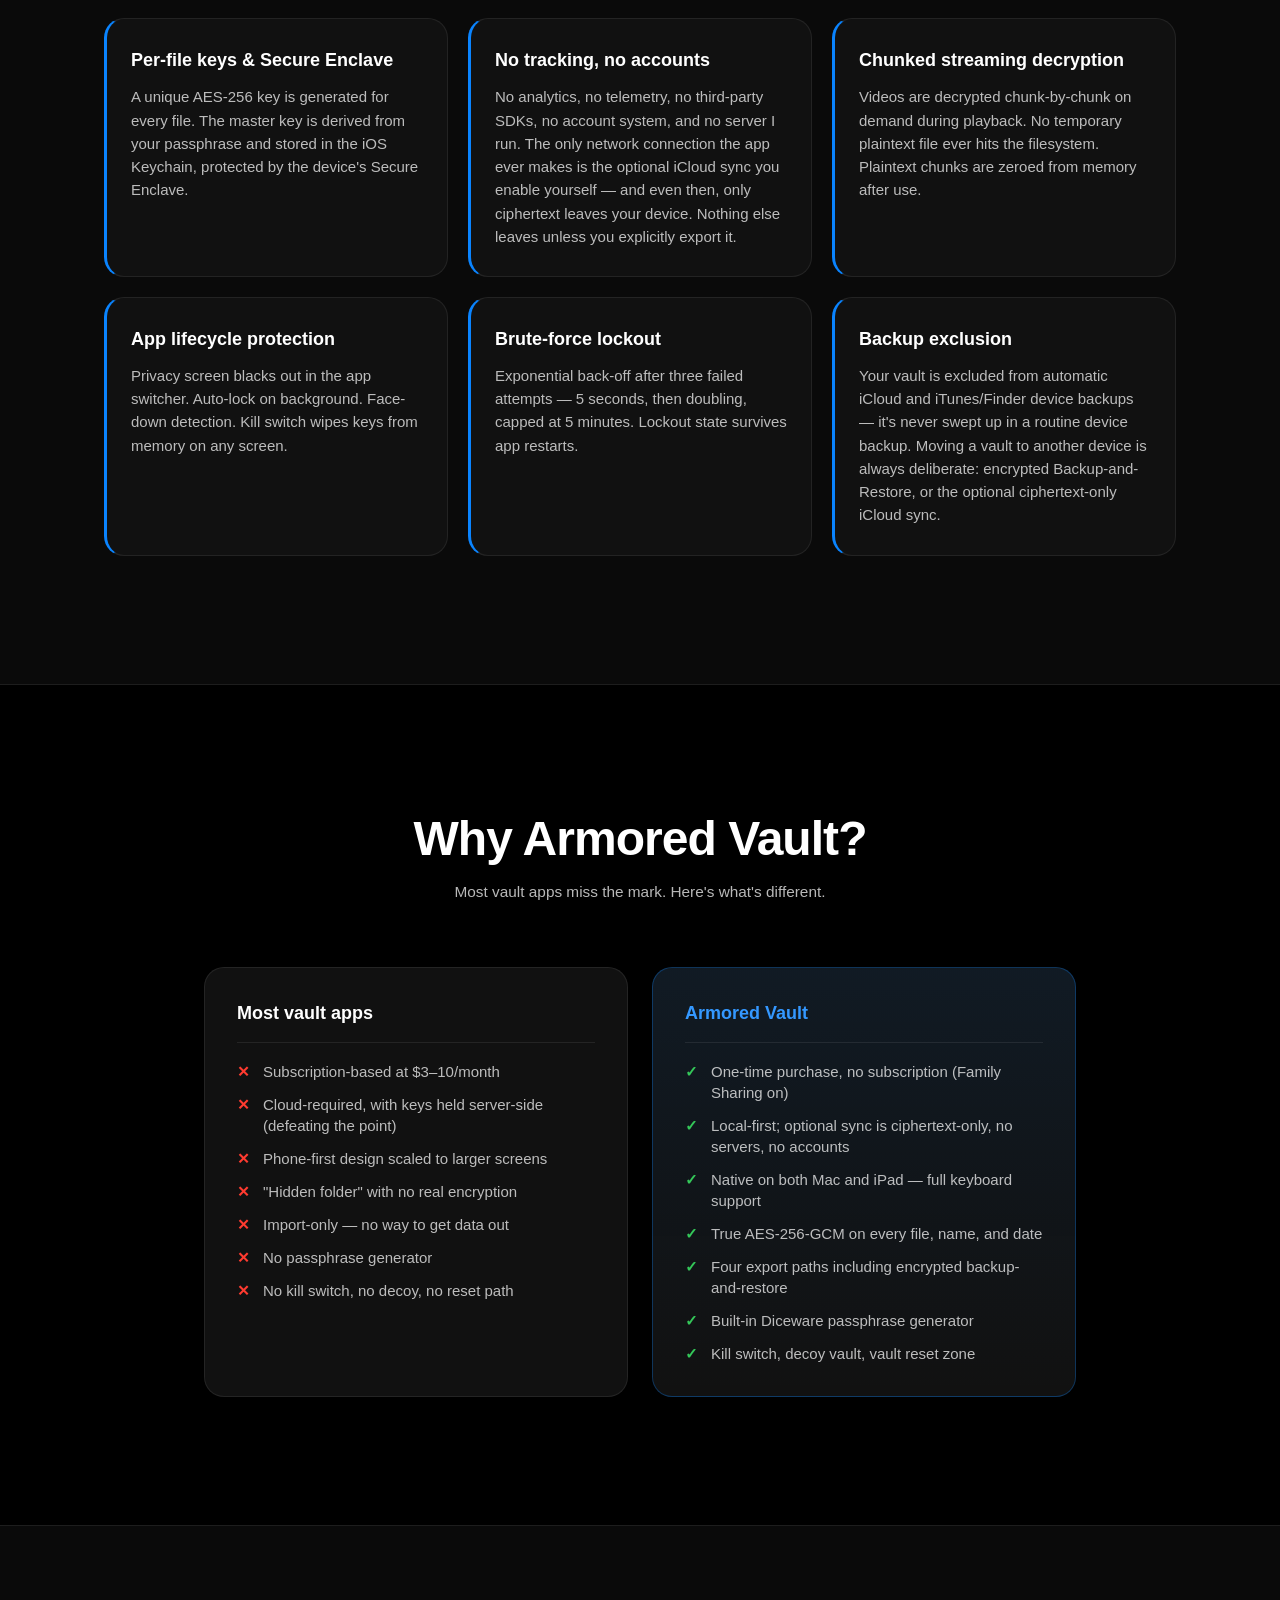
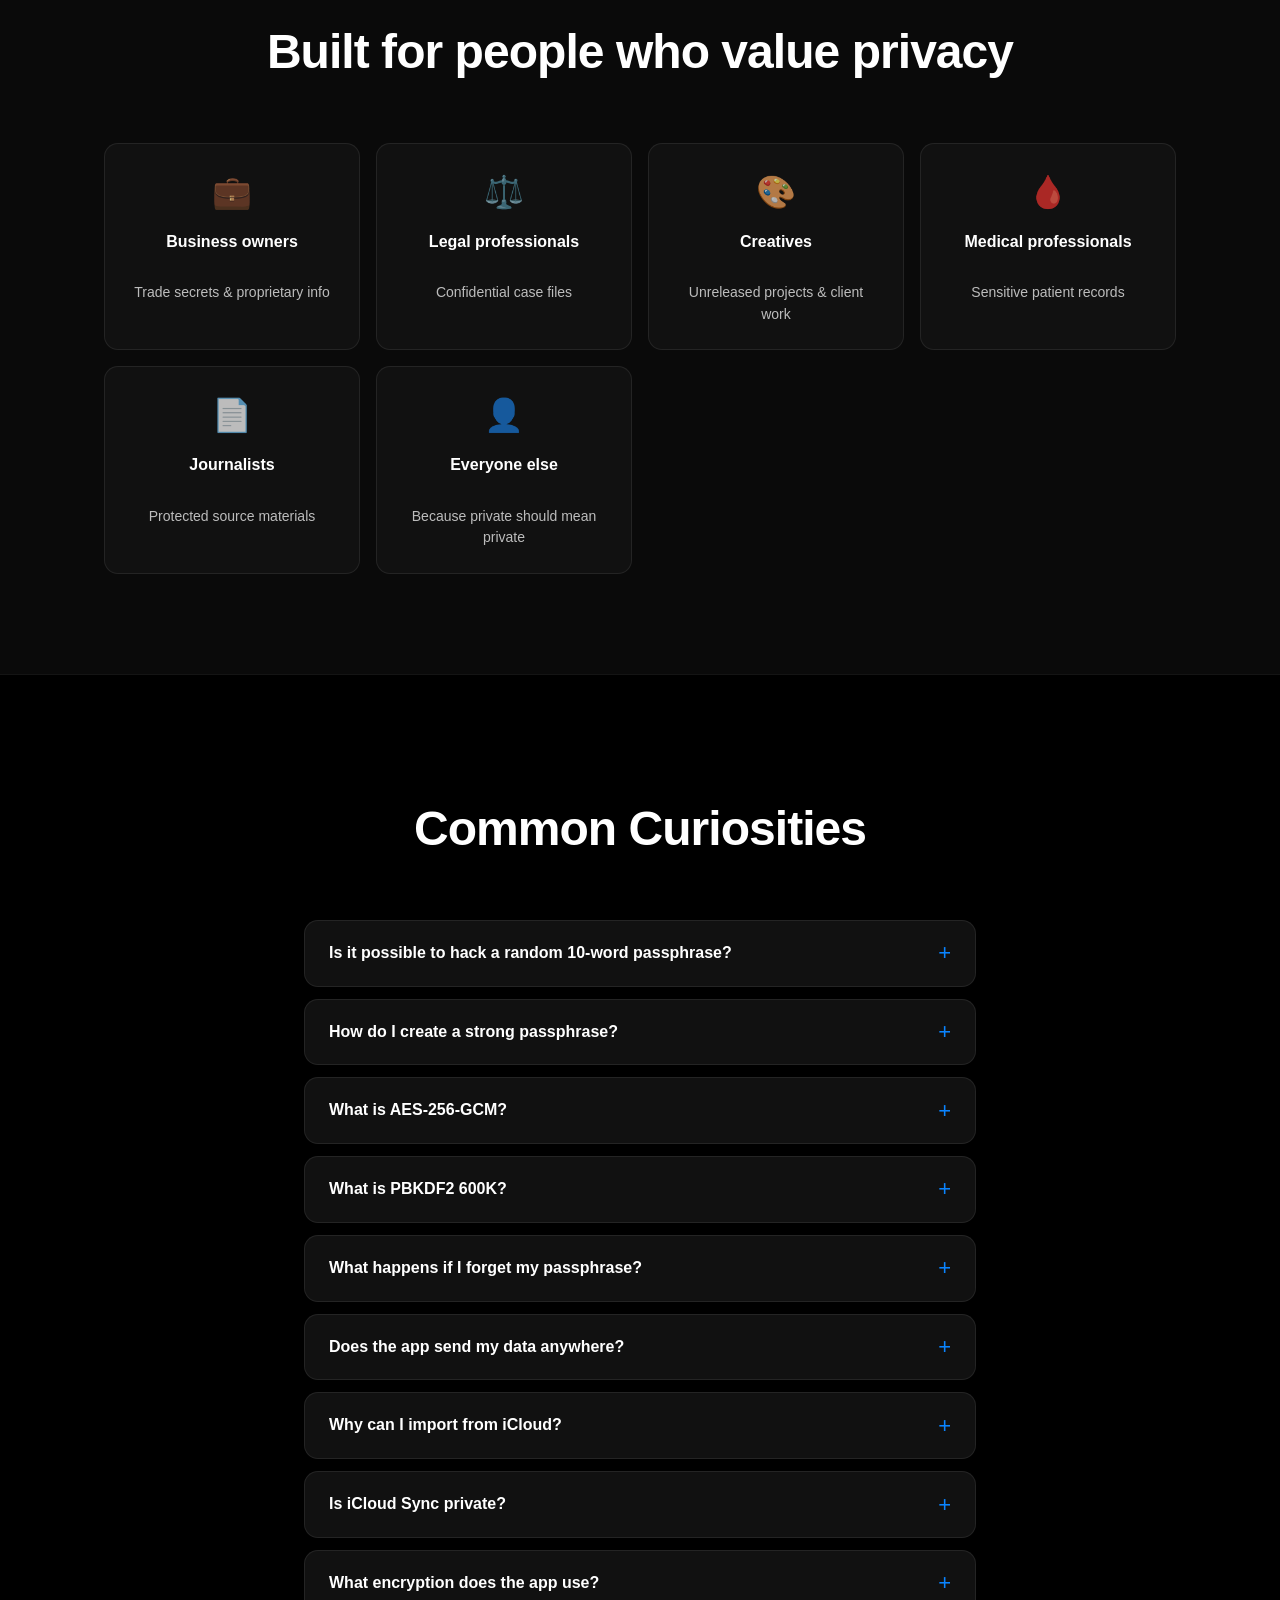
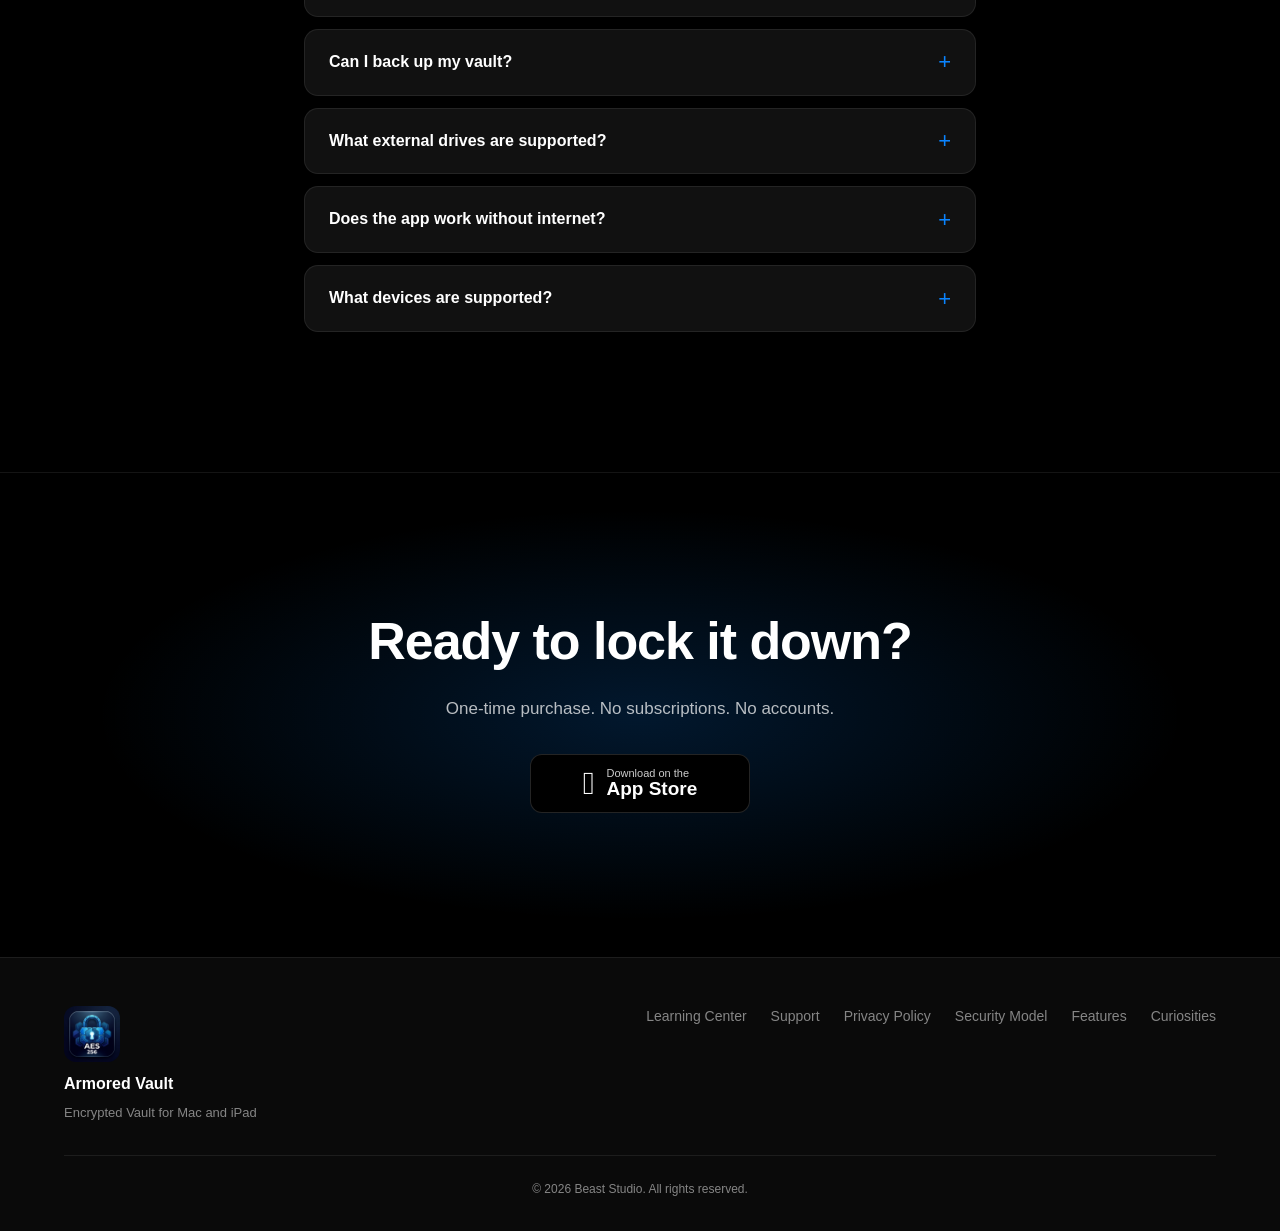
==== commit ac463fd6: "Bump style.css cache-bust to 20260701a so today CSS lands live Cloudflare serves style.css with a 4h" ====
--- a/index.html
+++ b/index.html
@@ -7,7 +7,7 @@
     <meta name="description" content="Armored Vault turns your iPad or Mac into a hardened vault for videos, photos, documents, audio, and encrypted markdown notes. AES-256 encryption, Diceware passphrase generator, instant kill switch, and optional ciphertext-only iCloud sync.">
     <link rel="icon" type="image/png" href="assets/app-icon.png">
     <link rel="apple-touch-icon" href="assets/app-icon.png">
-    <link rel="stylesheet" href="style.css?v=20260426e">
+    <link rel="stylesheet" href="style.css?v=20260701a">
 </head>
 <body>
 
